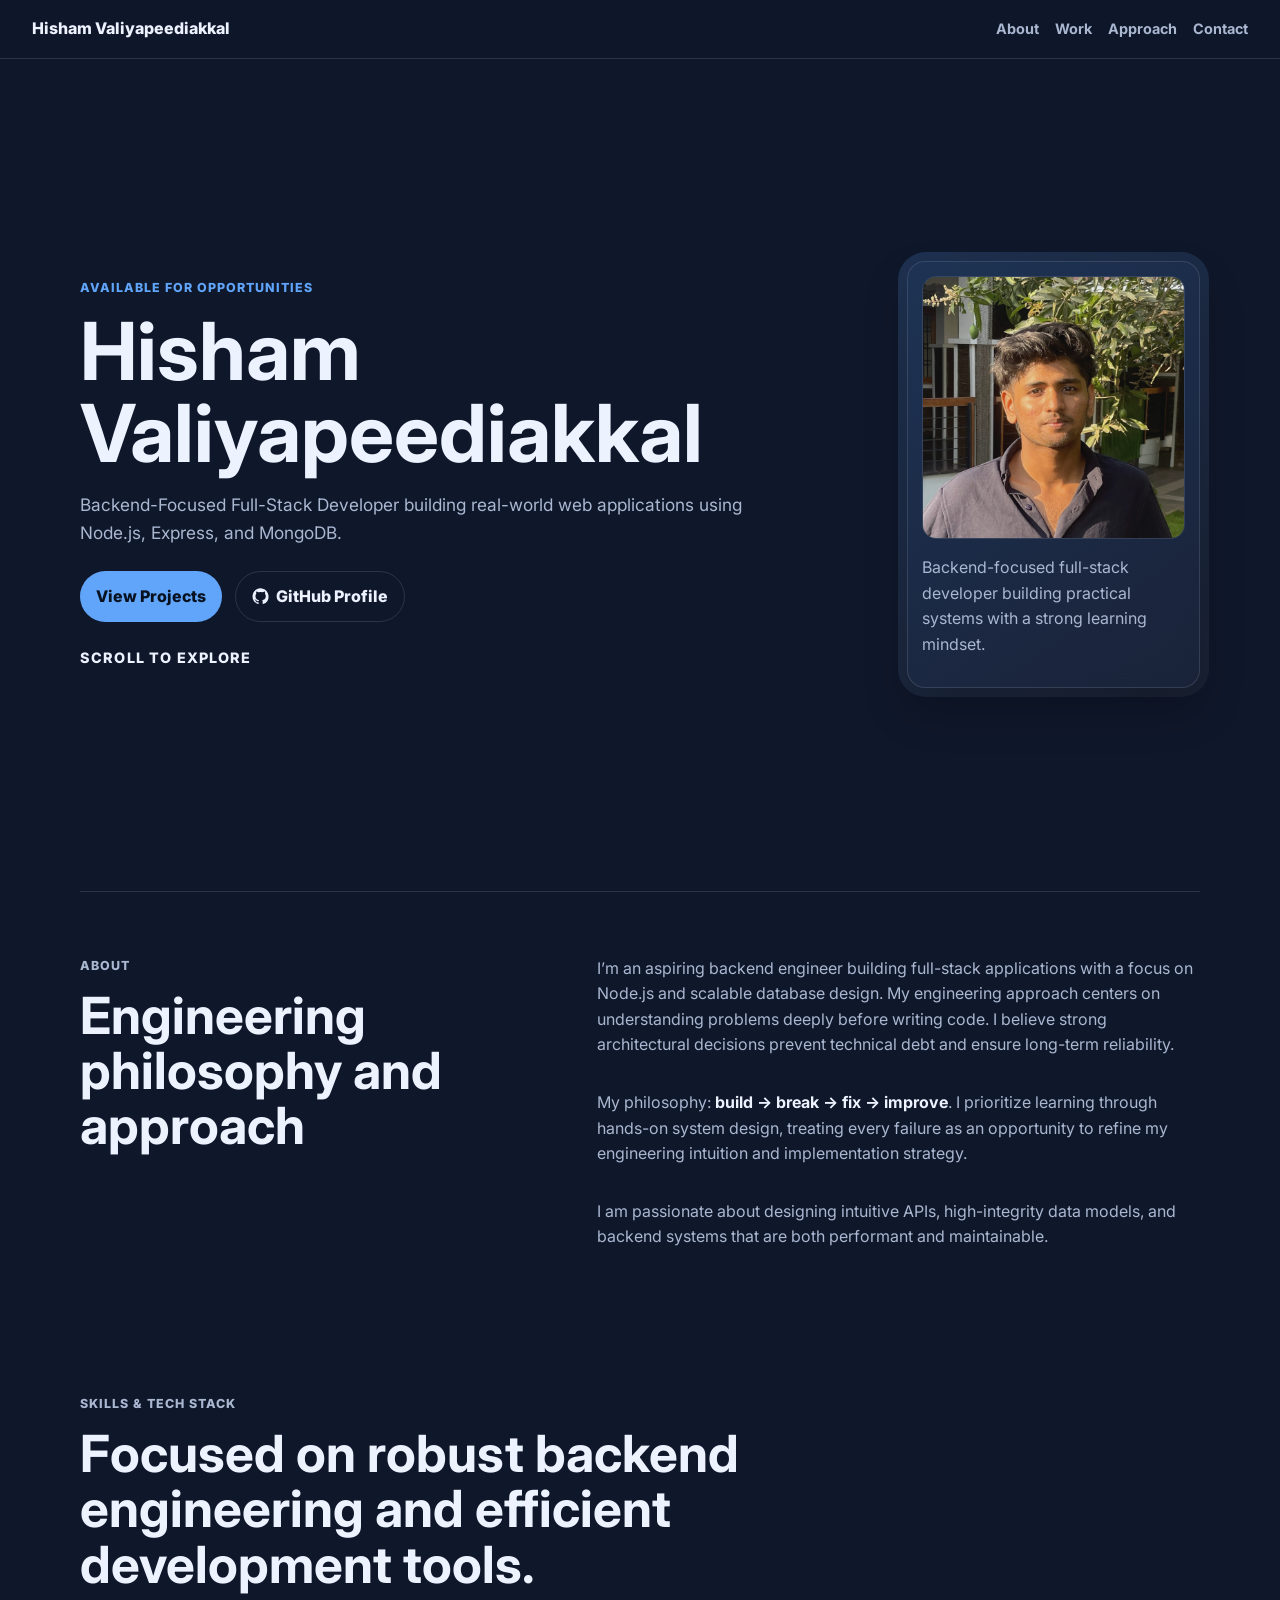
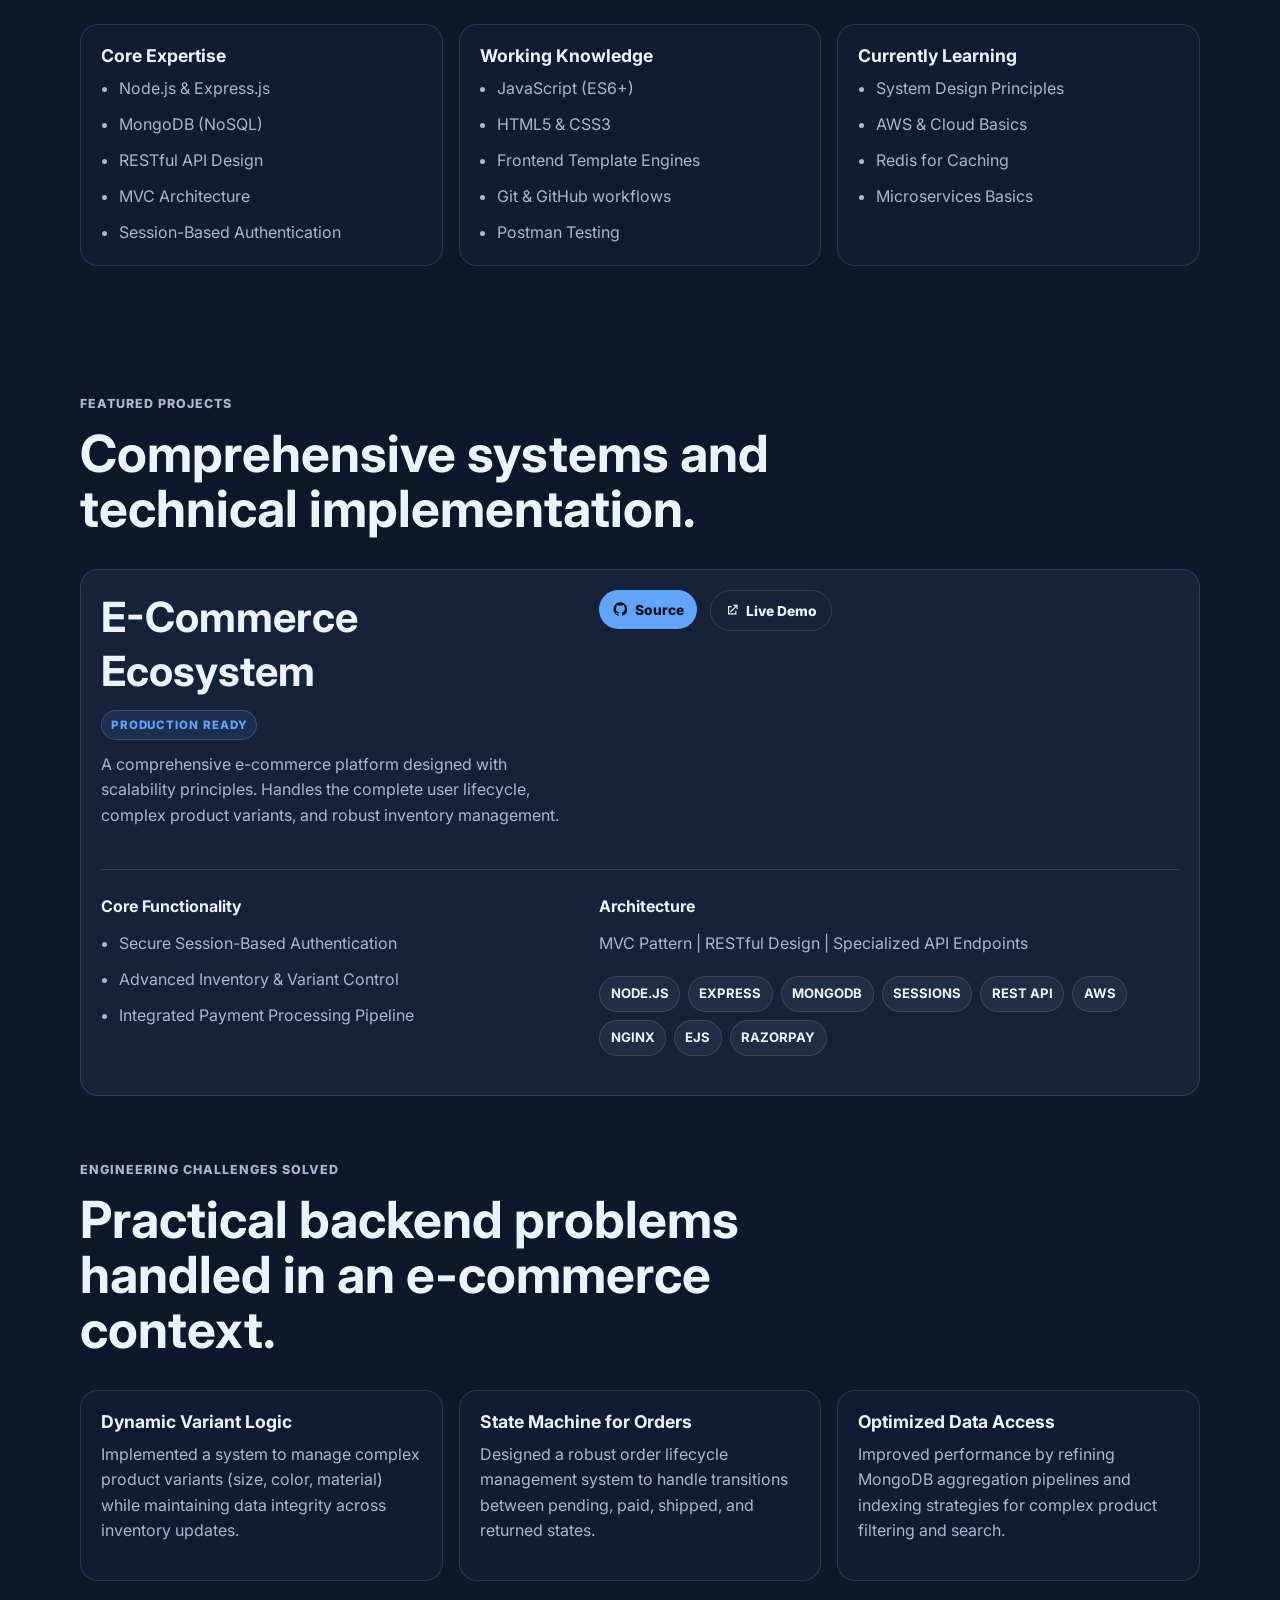
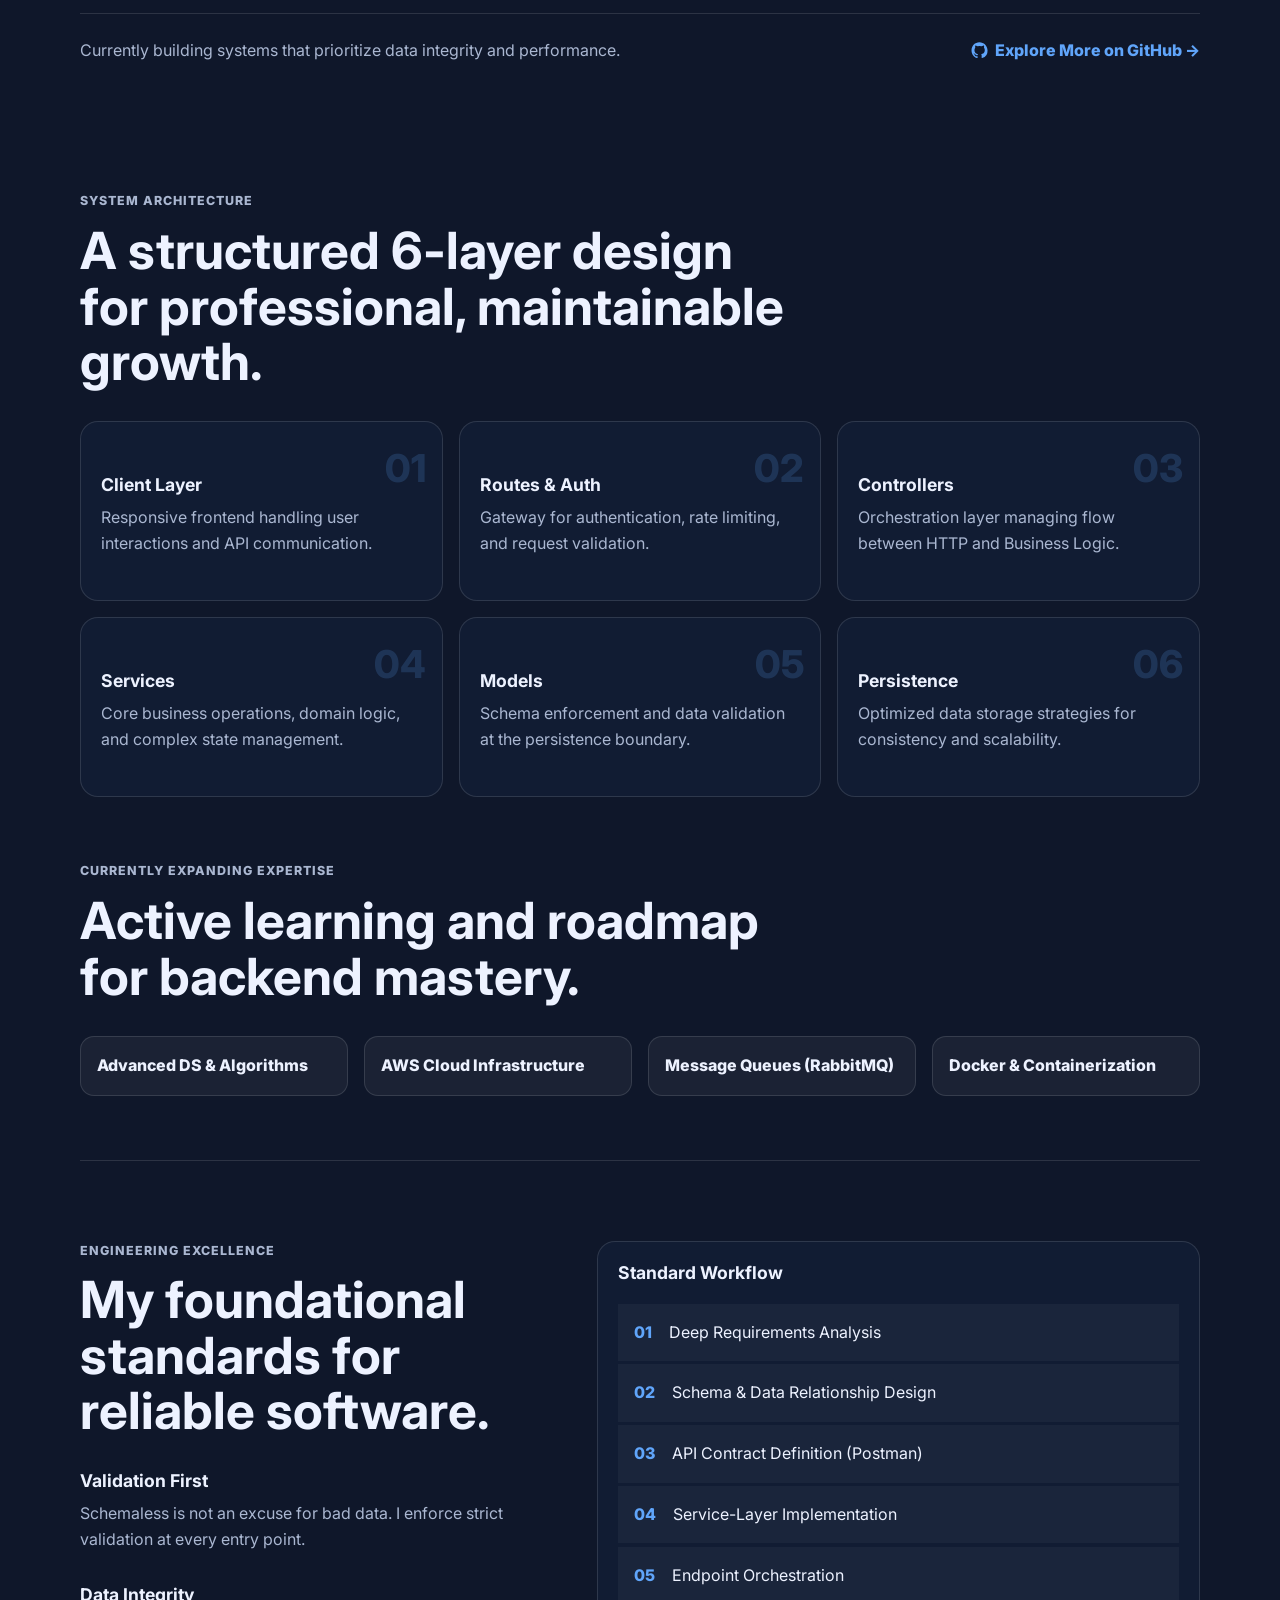
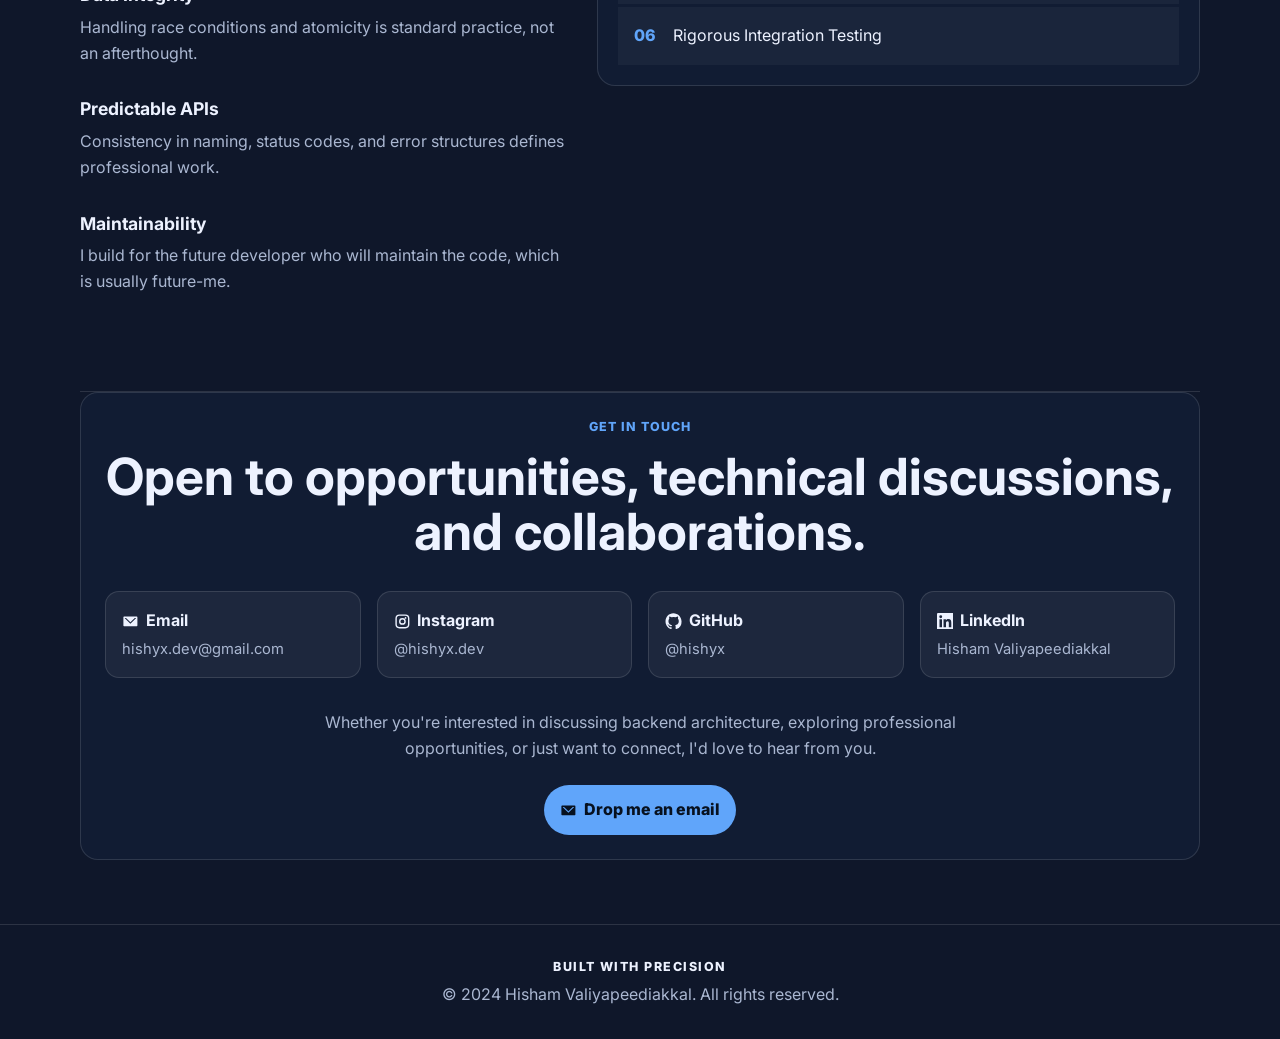
==== dev/index.html @ 278abe3b "update" ====
<!DOCTYPE html>
<html lang="en">

<head>
    <meta charset="UTF-8">
    <meta name="viewport" content="width=device-width, initial-scale=1.0">
    <title>Hisham Valiyapeediakkal | Backend-Focused Full-Stack Developer</title>
    <meta name="description"
        content="Developer portfolio of Hisham Valiyapeediakkal, a backend-focused full-stack developer building Node.js, Express, and MongoDB applications.">
    <link rel="stylesheet" href="../styles.css">
</head>

<body class="dev-page">
    <svg class="icon-sprite" aria-hidden="true">
        <symbol id="icon-mail" viewBox="0 0 24 24">
            <path d="M3 5h18a1 1 0 0 1 1 1v12a1 1 0 0 1-1 1H3a1 1 0 0 1-1-1V6a1 1 0 0 1 1-1Zm9 8.1L5.74 7H4v.67l8 7.76 8-7.76V7h-1.74L12 13.1Z" />
        </symbol>
        <symbol id="icon-instagram" viewBox="0 0 24 24">
            <path
                d="M7.8 2h8.4A5.8 5.8 0 0 1 22 7.8v8.4a5.8 5.8 0 0 1-5.8 5.8H7.8A5.8 5.8 0 0 1 2 16.2V7.8A5.8 5.8 0 0 1 7.8 2Zm0 2A3.8 3.8 0 0 0 4 7.8v8.4A3.8 3.8 0 0 0 7.8 20h8.4a3.8 3.8 0 0 0 3.8-3.8V7.8A3.8 3.8 0 0 0 16.2 4H7.8Zm8.7 1.8a1.2 1.2 0 1 1 0 2.4 1.2 1.2 0 0 1 0-2.4ZM12 7.2a4.8 4.8 0 1 1 0 9.6 4.8 4.8 0 0 1 0-9.6Zm0 2a2.8 2.8 0 1 0 0 5.6 2.8 2.8 0 0 0 0-5.6Z" />
        </symbol>
        <symbol id="icon-github" viewBox="0 0 24 24">
            <path
                d="M12 .5C5.73.5.75 5.62.75 12.03c0 5.1 3.29 9.43 7.86 10.96.57.11.78-.25.78-.56v-2.14c-3.2.71-3.88-1.4-3.88-1.4-.52-1.36-1.28-1.72-1.28-1.72-1.05-.73.08-.72.08-.72 1.16.08 1.77 1.22 1.77 1.22 1.03 1.8 2.71 1.28 3.37.98.1-.76.4-1.28.73-1.57-2.55-.3-5.23-1.31-5.23-5.82 0-1.29.45-2.34 1.19-3.17-.12-.3-.52-1.5.11-3.12 0 0 .98-.32 3.18 1.21a10.8 10.8 0 0 1 5.8 0c2.2-1.53 3.17-1.21 3.17-1.21.63 1.62.23 2.82.11 3.12.74.83 1.19 1.88 1.19 3.17 0 4.52-2.69 5.51-5.25 5.81.41.37.78 1.08.78 2.18v3.18c0 .31.21.68.79.56a11.55 11.55 0 0 0 7.85-10.96C23.25 5.62 18.27.5 12 .5Z" />
        </symbol>
        <symbol id="icon-linkedin" viewBox="0 0 24 24">
            <path
                d="M20.45 20.45h-3.56v-5.58c0-1.33-.02-3.04-1.85-3.04-1.86 0-2.14 1.45-2.14 2.95v5.67H9.35V8.99h3.41v1.57h.05c.47-.9 1.63-1.85 3.36-1.85 3.6 0 4.27 2.37 4.27 5.45v6.29ZM5.34 7.43a2.06 2.06 0 1 1 0-4.12 2.06 2.06 0 0 1 0 4.12Zm1.78 13.02H3.56V8.99h3.56v11.46ZM22.23 0H1.77C.79 0 0 .77 0 1.72v20.56C0 23.23.79 24 1.77 24h20.45c.98 0 1.78-.77 1.78-1.72V1.72C24 .77 23.2 0 22.23 0Z" />
        </symbol>
        <symbol id="icon-external" viewBox="0 0 24 24">
            <path d="M14 3h7v7h-2V6.41l-9.29 9.3-1.42-1.42 9.3-9.29H14V3ZM5 5h6v2H7v10h10v-4h2v6H5V5Z" />
        </symbol>
    </svg>

    <header class="dev-header">
        <a class="dev-brand" href="#top">Hisham Valiyapeediakkal</a>
        <nav class="dev-nav" aria-label="Developer portfolio navigation">
            <a href="#about">About</a>
            <a href="#projects">Work</a>
            <a href="#approach">Approach</a>
            <a href="#contact">Contact</a>
        </nav>
    </header>

    <main id="top">
        <section class="dev-hero dev-section">
            <div>
                <p class="dev-eyebrow">Available for Opportunities</p>
                <h1>Hisham Valiyapeediakkal</h1>
                <p class="dev-lead">
                    Backend-Focused Full-Stack Developer building real-world web applications using Node.js, Express,
                    and MongoDB.
                </p>
                <div class="dev-actions">
                    <a class="dev-button primary" href="#projects">View Projects</a>
                    <a class="dev-button secondary" href="https://github.com/hishyx" target="_blank"
                        rel="noopener noreferrer"><svg class="icon" aria-hidden="true">
                            <use href="#icon-github"></use>
                        </svg>GitHub Profile</a>
                </div>
                <a class="dev-scroll-link" href="#about">Scroll to explore</a>
            </div>
            <div class="dev-profile">
                <img src="../hisham.jpg" alt="Hisham Valiyapeediakkal">
                <p>Backend-focused full-stack developer building practical systems with a strong learning mindset.</p>
            </div>
        </section>

        <section id="about" class="dev-section dev-about">
            <div class="dev-heading left">
                <p class="dev-eyebrow">About</p>
                <h2>Engineering philosophy and approach</h2>
            </div>
            <div class="dev-copy">
                <p>
                    I’m an aspiring backend engineer building full-stack applications with a focus on Node.js and
                    scalable database design. My engineering approach centers on understanding problems deeply before
                    writing code. I believe strong architectural decisions prevent technical debt and ensure long-term
                    reliability.
                </p>
                <p>
                    My philosophy: <strong>build → break → fix → improve</strong>. I prioritize learning through
                    hands-on system design, treating every failure as an opportunity to refine my engineering intuition
                    and implementation strategy.
                </p>
                <p>
                    I am passionate about designing intuitive APIs, high-integrity data models, and backend systems that
                    are both performant and maintainable.
                </p>
            </div>
        </section>

        <section id="skills" class="dev-section">
            <div class="dev-heading">
                <p class="dev-eyebrow">Skills & Tech Stack</p>
                <h2>Focused on robust backend engineering and efficient development tools.</h2>
            </div>

            <div class="dev-skill-grid three">
                <div class="dev-skill-card">
                    <h3>Core Expertise</h3>
                    <ul class="dev-list">
                        <li>Node.js & Express.js</li>
                        <li>MongoDB (NoSQL)</li>
                        <li>RESTful API Design</li>
                        <li>MVC Architecture</li>
                        <li>Session-Based Authentication</li>
                    </ul>
                </div>
                <div class="dev-skill-card">
                    <h3>Working Knowledge</h3>
                    <ul class="dev-list">
                        <li>JavaScript (ES6+)</li>
                        <li>HTML5 & CSS3</li>
                        <li>Frontend Template Engines</li>
                        <li>Git & GitHub workflows</li>
                        <li>Postman Testing</li>
                    </ul>
                </div>
                <div class="dev-skill-card">
                    <h3>Currently Learning</h3>
                    <ul class="dev-list">
                        <li>System Design Principles</li>
                        <li>AWS & Cloud Basics</li>
                        <li>Redis for Caching</li>
                        <li>Microservices Basics</li>
                    </ul>
                </div>
            </div>
        </section>

        <section id="projects" class="dev-section">
            <div class="dev-heading">
                <p class="dev-eyebrow">Featured Projects</p>
                <h2>Comprehensive systems and technical implementation.</h2>
            </div>

            <article class="dev-project-card featured">
                <div class="dev-project-top">
                    <div>
                        <div class="dev-title-row">
                            <h3>E-Commerce Ecosystem</h3>
                            <span class="dev-status">Production Ready</span>
                        </div>
                        <p>
                            A comprehensive e-commerce platform designed with scalability principles. Handles the
                            complete user lifecycle, complex product variants, and robust inventory management.
                        </p>
                    </div>
                    <div class="dev-card-actions">
                        <a href="https://github.com/hishyx/logiafun-ecommerce" target="_blank"
                            rel="noopener noreferrer"><svg class="icon" aria-hidden="true">
                                <use href="#icon-github"></use>
                            </svg>Source</a>
                        <a href="https://logiafun.store" target="_blank" rel="noopener noreferrer"><svg class="icon"
                                aria-hidden="true">
                                <use href="#icon-external"></use>
                            </svg>Live Demo</a>
                    </div>
                </div>

                <div class="dev-project-details">
                    <div>
                        <h4>Core Functionality</h4>
                        <ul class="dev-list">
                            <li>Secure Session-Based Authentication</li>
                            <li>Advanced Inventory & Variant Control</li>
                            <li>Integrated Payment Processing Pipeline</li>
                        </ul>
                    </div>
                    <div>
                        <h4>Architecture</h4>
                        <p>MVC Pattern | RESTful Design | Specialized API Endpoints</p>
                        <div class="dev-stack">
                            <span>NODE.JS</span>
                            <span>EXPRESS</span>
                            <span>MONGODB</span>
                            <span>SESSIONS</span>
                            <span>REST API</span>
                            <span>AWS</span>
                            <span>NGINX</span>
                            <span>EJS</span>
                            <span>RAZORPAY</span>
                        </div>
                    </div>
                </div>
            </article>

            <div class="dev-subsection">
                <div class="dev-heading">
                    <p class="dev-eyebrow">Engineering Challenges Solved</p>
                    <h2>Practical backend problems handled in an e-commerce context.</h2>
                </div>
                <div class="dev-card-row">
                    <article class="dev-skill-card">
                        <h3>Dynamic Variant Logic</h3>
                        <p>
                            Implemented a system to manage complex product variants (size, color, material) while
                            maintaining data integrity across inventory updates.
                        </p>
                    </article>
                    <article class="dev-skill-card">
                        <h3>State Machine for Orders</h3>
                        <p>
                            Designed a robust order lifecycle management system to handle transitions between pending,
                            paid, shipped, and returned states.
                        </p>
                    </article>
                    <article class="dev-skill-card">
                        <h3>Optimized Data Access</h3>
                        <p>
                            Improved performance by refining MongoDB aggregation pipelines and indexing strategies for
                            complex product filtering and search.
                        </p>
                    </article>
                </div>
            </div>

            <div class="dev-github-line">
                <p>Currently building systems that prioritize data integrity and performance.</p>
                <a href="https://github.com/hishyx" target="_blank" rel="noopener noreferrer"><svg class="icon"
                        aria-hidden="true">
                        <use href="#icon-github"></use>
                    </svg>Explore More on GitHub →</a>
            </div>
        </section>

        <section id="approach" class="dev-section">
            <div class="dev-heading">
                <p class="dev-eyebrow">System Architecture</p>
                <h2>A structured 6-layer design for professional, maintainable growth.</h2>
            </div>

            <div class="dev-architecture-grid">
                <article class="dev-architecture-card">
                    <span>01</span>
                    <h3>Client Layer</h3>
                    <p>Responsive frontend handling user interactions and API communication.</p>
                </article>
                <article class="dev-architecture-card">
                    <span>02</span>
                    <h3>Routes & Auth</h3>
                    <p>Gateway for authentication, rate limiting, and request validation.</p>
                </article>
                <article class="dev-architecture-card">
                    <span>03</span>
                    <h3>Controllers</h3>
                    <p>Orchestration layer managing flow between HTTP and Business Logic.</p>
                </article>
                <article class="dev-architecture-card">
                    <span>04</span>
                    <h3>Services</h3>
                    <p>Core business operations, domain logic, and complex state management.</p>
                </article>
                <article class="dev-architecture-card">
                    <span>05</span>
                    <h3>Models</h3>
                    <p>Schema enforcement and data validation at the persistence boundary.</p>
                </article>
                <article class="dev-architecture-card">
                    <span>06</span>
                    <h3>Persistence</h3>
                    <p>Optimized data storage strategies for consistency and scalability.</p>
                </article>
            </div>

            <div class="dev-subsection">
                <div class="dev-heading">
                    <p class="dev-eyebrow">Currently Expanding Expertise</p>
                    <h2>Active learning and roadmap for backend mastery.</h2>
                </div>
                <div class="dev-learning-grid">
                    <span>Advanced DS & Algorithms</span>
                    <span>AWS Cloud Infrastructure</span>
                    <span>Message Queues (RabbitMQ)</span>
                    <span>Docker & Containerization</span>
                </div>
            </div>
        </section>

        <section class="dev-section dev-excellence">
            <div class="dev-heading left">
                <p class="dev-eyebrow">Engineering Excellence</p>
                <h2>My foundational standards for reliable software.</h2>
                <div class="dev-principles">
                    <div>
                        <h3>Validation First</h3>
                        <p>Schemaless is not an excuse for bad data. I enforce strict validation at every entry point.</p>
                    </div>
                    <div>
                        <h3>Data Integrity</h3>
                        <p>Handling race conditions and atomicity is standard practice, not an afterthought.</p>
                    </div>
                    <div>
                        <h3>Predictable APIs</h3>
                        <p>Consistency in naming, status codes, and error structures defines professional work.</p>
                    </div>
                    <div>
                        <h3>Maintainability</h3>
                        <p>I build for the future developer who will maintain the code, which is usually future-me.</p>
                    </div>
                </div>
            </div>
            <div class="dev-workflow">
                <h3>Standard Workflow</h3>
                <div><span>01</span> Deep Requirements Analysis</div>
                <div><span>02</span> Schema & Data Relationship Design</div>
                <div><span>03</span> API Contract Definition (Postman)</div>
                <div><span>04</span> Service-Layer Implementation</div>
                <div><span>05</span> Endpoint Orchestration</div>
                <div><span>06</span> Rigorous Integration Testing</div>
            </div>
        </section>

        <section id="contact" class="dev-section dev-contact">
            <p class="dev-eyebrow">Get In Touch</p>
            <h2>Open to opportunities, technical discussions, and collaborations.</h2>
            <div class="dev-contact-grid">
                <a href="mailto:hishyx.dev@gmail.com">
                    <strong><svg class="icon" aria-hidden="true">
                            <use href="#icon-mail"></use>
                        </svg>Email</strong>
                    <span>hishyx.dev@gmail.com</span>
                </a>
                <a href="https://www.instagram.com/hishyx.dev/" target="_blank" rel="noopener noreferrer">
                    <strong><svg class="icon" aria-hidden="true">
                            <use href="#icon-instagram"></use>
                        </svg>Instagram</strong>
                    <span>@hishyx.dev</span>
                </a>
                <a href="https://github.com/hishyx" target="_blank" rel="noopener noreferrer">
                    <strong><svg class="icon" aria-hidden="true">
                            <use href="#icon-github"></use>
                        </svg>GitHub</strong>
                    <span>@hishyx</span>
                </a>
                <a href="https://www.linkedin.com/in/hishamvaliyapeediakkal" target="_blank"
                    rel="noopener noreferrer">
                    <strong><svg class="icon" aria-hidden="true">
                            <use href="#icon-linkedin"></use>
                        </svg>LinkedIn</strong>
                    <span>Hisham Valiyapeediakkal</span>
                </a>
            </div>
            <p class="dev-contact-note">
                Whether you're interested in discussing backend architecture, exploring professional opportunities, or
                just want to connect, I'd love to hear from you.
            </p>
            <a class="dev-button primary" href="mailto:hishyx.dev@gmail.com"><svg class="icon" aria-hidden="true">
                    <use href="#icon-mail"></use>
                </svg>Drop me an email</a>
        </section>
    </main>

    <footer class="dev-footer">
        <p>Built with Precision</p>
        <span>© 2024 Hisham Valiyapeediakkal. All rights reserved.</span>
    </footer>
</body>

</html>
---- styles.css ----
@import url('https://fonts.googleapis.com/css2?family=Inter:wght@400;500;600;700;800&display=swap');

:root {
  --bg: #fffaf3;
  --surface: #ffffff;
  --surface-warm: #fff2df;
  --text: #2b2118;
  --muted: #74675c;
  --primary: #e86f2d;
  --primary-dark: #bd4d18;
  --secondary: #246b58;
  --border: #eadccf;
  --shadow: 0 18px 45px rgba(76, 45, 20, 0.1);
  --radius: 18px;
}

* {
  box-sizing: border-box;
}

html {
  scroll-behavior: smooth;
}

body {
  margin: 0;
  font-family: Inter, system-ui, -apple-system, BlinkMacSystemFont, "Segoe UI", sans-serif;
  color: var(--text);
  background: var(--bg);
  line-height: 1.6;
}

a {
  color: inherit;
  text-decoration: none;
}

img {
  max-width: 100%;
  display: block;
}

.icon-sprite {
  position: absolute;
  width: 0;
  height: 0;
  overflow: hidden;
}

.icon {
  width: 1.05em;
  height: 1.05em;
  display: inline-block;
  flex-shrink: 0;
  fill: currentColor;
}

.site-header {
  position: sticky;
  top: 0;
  z-index: 10;
  display: flex;
  align-items: center;
  justify-content: space-between;
  gap: 1rem;
  padding: 1rem 1.25rem;
  background: rgba(255, 250, 243, 0.92);
  border-bottom: 1px solid var(--border);
  backdrop-filter: blur(12px);
}

.brand {
  font-weight: 800;
  letter-spacing: 0;
}

.nav-links {
  display: none;
  align-items: center;
  gap: 1rem;
  color: var(--muted);
  font-size: 0.92rem;
  font-weight: 600;
}

.nav-links a:hover {
  color: var(--primary-dark);
}

.section {
  width: min(1120px, calc(100% - 2rem));
  margin: 0 auto;
  padding: 4rem 0;
}

.hero {
  display: grid;
  gap: 2rem;
  align-items: center;
  min-height: calc(100vh - 68px);
  padding-top: 2.5rem;
}

.hero-content {
  max-width: 760px;
}

.eyebrow {
  margin: 0 0 0.75rem;
  color: var(--primary-dark);
  font-size: 0.78rem;
  font-weight: 800;
  letter-spacing: 0.08em;
  text-transform: uppercase;
}

h1,
h2,
h3,
p {
  margin-top: 0;
}

h1 {
  max-width: 760px;
  margin-bottom: 1.1rem;
  font-size: clamp(2.45rem, 10vw, 4.8rem);
  line-height: 1.02;
  letter-spacing: 0;
}

h2 {
  margin-bottom: 0.8rem;
  font-size: clamp(2rem, 7vw, 3.3rem);
  line-height: 1.08;
  letter-spacing: 0;
}

h3 {
  margin-bottom: 0.5rem;
  font-size: 1.1rem;
  line-height: 1.3;
}

.hero-text,
.section-heading p,
.profile-card p,
.info-card p,
.benefit-item p,
.pricing-card p,
.contact-box p,
.site-footer {
  color: var(--muted);
}

.hero-text {
  max-width: 640px;
  margin-bottom: 1.5rem;
  font-size: 1.08rem;
}

.hero-actions,
.contact-actions {
  display: flex;
  flex-direction: column;
  gap: 0.8rem;
}

.button {
  display: inline-flex;
  align-items: center;
  justify-content: center;
  gap: 0.5rem;
  min-height: 3.25rem;
  padding: 0.9rem 1.25rem;
  border-radius: 999px;
  font-weight: 800;
  text-align: center;
  transition: transform 0.18s ease, background-color 0.18s ease;
}

.button:hover {
  transform: translateY(-2px);
}

.button.primary {
  color: white;
  background: var(--primary);
  box-shadow: 0 10px 24px rgba(232, 111, 45, 0.25);
}

.button.primary:hover {
  background: var(--primary-dark);
}

.button.secondary {
  color: var(--text);
  background: white;
  border: 1px solid var(--border);
}

.trust-row {
  display: flex;
  flex-wrap: wrap;
  gap: 0.65rem;
  margin-top: 1.4rem;
}

.trust-row span {
  padding: 0.45rem 0.75rem;
  border: 1px solid var(--border);
  border-radius: 999px;
  color: var(--secondary);
  background: white;
  font-size: 0.86rem;
  font-weight: 700;
}

.profile-card,
.info-card,
.pricing-card,
.contact-box {
  background: var(--surface);
  border: 1px solid var(--border);
  border-radius: var(--radius);
  box-shadow: var(--shadow);
}

.profile-card {
  position: relative;
  display: grid;
  gap: 0.9rem;
  width: min(100%, 340px);
  justify-self: center;
  padding: 0.8rem;
  background: rgba(255, 255, 255, 0.78);
  box-shadow: 0 18px 36px rgba(76, 45, 20, 0.08);
  backdrop-filter: blur(10px);
}

.profile-card::before {
  content: "";
  position: absolute;
  inset: -0.65rem;
  z-index: -1;
  border-radius: calc(var(--radius) + 10px);
  background: linear-gradient(145deg, rgba(232, 111, 45, 0.12), rgba(36, 107, 88, 0.08));
}

.profile-card img {
  width: 100%;
  aspect-ratio: 1 / 1;
  object-fit: cover;
  object-position: center 32%;
  border-radius: 14px;
  border: 1px solid rgba(234, 220, 207, 0.9);
  filter: brightness(1.04) contrast(0.94) saturate(0.86);
  opacity: 0.94;
}

.profile-card h2 {
  margin-bottom: 0.3rem;
  font-size: 1.35rem;
}

.icon-heading {
  display: inline-flex;
  align-items: center;
  gap: 0.45rem;
}

.inline-icon-text {
  display: inline-flex;
  align-items: center;
  gap: 0.25rem;
  color: var(--secondary);
  font-weight: 700;
}

.section-heading {
  max-width: 720px;
  margin: 0 auto 2rem;
  text-align: center;
}

.section-heading.left {
  margin: 0;
  text-align: left;
}

.card-grid,
.sample-grid {
  display: grid;
  gap: 1rem;
}

.info-card {
  padding: 1.2rem;
}

.card-icon {
  display: inline-flex;
  align-items: center;
  justify-content: center;
  width: 2rem;
  height: 2rem;
  margin-bottom: 1rem;
  border-radius: 50%;
  color: white;
  background: var(--secondary);
  font-size: 0.9rem;
  font-weight: 800;
}

.split-section {
  display: grid;
  gap: 1.5rem;
  align-items: start;
}

.benefit-list {
  display: grid;
  gap: 0.75rem;
}

.benefit-item {
  padding: 1rem;
  border-left: 4px solid var(--primary);
  border-radius: 12px;
  background: var(--surface-warm);
}

.sample-card {
  min-height: 250px;
  display: flex;
  flex-direction: column;
  justify-content: space-between;
  gap: 1rem;
  padding: 1.25rem;
  overflow: hidden;
  border-radius: var(--radius);
  color: white;
  background: linear-gradient(145deg, rgba(43, 33, 24, 0.18), rgba(43, 33, 24, 0.7)), var(--primary);
}

.sample-card.bakery {
  background-color: #d96f37;
}

.sample-card.salon {
  background-color: #805a72;
}

.sample-card.tuition {
  background-color: #246b58;
}

.sample-label {
  margin-bottom: 0.4rem;
  font-size: 0.78rem;
  font-weight: 800;
  letter-spacing: 0.08em;
  text-transform: uppercase;
  opacity: 0.85;
}

.sample-card h3 {
  max-width: 320px;
  font-size: 1.55rem;
}

.sample-card a {
  width: fit-content;
  padding: 0.65rem 0.9rem;
  border-radius: 999px;
  background: rgba(255, 255, 255, 0.92);
  color: var(--text);
  font-size: 0.9rem;
  font-weight: 800;
}

.pricing-section {
  width: min(860px, calc(100% - 2rem));
}

.pricing-card {
  display: grid;
  gap: 1.2rem;
  padding: 1.25rem;
}

.price-label {
  margin-bottom: 0.2rem;
  color: var(--primary-dark);
  font-weight: 800;
}

.pricing-card h3 {
  margin-bottom: 0.45rem;
  font-size: 2.3rem;
}

.pricing-card ul {
  display: grid;
  gap: 0.65rem;
  margin: 0;
  padding: 0;
  list-style: none;
}

.pricing-card li {
  padding-left: 1.7rem;
  position: relative;
  color: var(--muted);
}

.pricing-card li::before {
  content: "";
  position: absolute;
  left: 0;
  top: 0.55rem;
  width: 0.65rem;
  height: 0.65rem;
  border-radius: 50%;
  background: var(--secondary);
}

.about-section {
  padding-top: 2rem;
}

.about-card {
  display: grid;
  gap: 1.25rem;
  align-items: center;
  padding: 1.25rem;
  background: white;
  border: 1px solid var(--border);
  border-radius: var(--radius);
  box-shadow: var(--shadow);
}

.about-card img {
  width: 100%;
  aspect-ratio: 4 / 3;
  object-fit: cover;
  border-radius: 14px;
}

.contact-section {
  padding-bottom: 2rem;
}

.contact-box {
  padding: 1.5rem;
  text-align: center;
  background: var(--surface-warm);
}

.contact-box p {
  max-width: 660px;
  margin-left: auto;
  margin-right: auto;
}

.site-footer {
  padding: 2rem 1rem;
  text-align: center;
  font-size: 0.92rem;
}

.portfolio-link-section {
  padding-top: 0;
  text-align: center;
}

.portfolio-link-section p {
  margin-bottom: 0.35rem;
  color: var(--muted);
  font-size: 0.95rem;
}

.portfolio-link-section a {
  color: var(--primary-dark);
  font-weight: 800;
}

@media (min-width: 680px) {
  .nav-links {
    display: flex;
  }

  .hero-actions,
  .contact-actions {
    flex-direction: row;
  }

  .button {
    width: fit-content;
  }

  .card-grid {
    grid-template-columns: repeat(2, 1fr);
  }

  .sample-grid {
    grid-template-columns: repeat(3, 1fr);
  }

  .about-card {
    grid-template-columns: 0.8fr 1.2fr;
    padding: 2rem;
  }
}

@media (min-width: 920px) {
  .site-header {
    padding: 1rem 2rem;
  }

  .hero {
    grid-template-columns: minmax(0, 1.45fr) minmax(260px, 0.55fr);
    gap: 3.5rem;
  }

  .profile-card {
    justify-self: end;
  }

  .split-section {
    grid-template-columns: 0.85fr 1.15fr;
  }

  .card-grid {
    grid-template-columns: repeat(4, 1fr);
  }

  .pricing-card {
    grid-template-columns: 1fr 1fr;
    align-items: center;
    padding: 2rem;
  }

  .pricing-card .button {
    grid-column: 1 / -1;
  }
}

/* Developer portfolio page */
.dev-page {
  --dev-bg: #0f172a;
  --dev-surface: #111c33;
  --dev-surface-strong: #16223a;
  --dev-text: #edf2ff;
  --dev-muted: #aab7d1;
  --dev-primary: #60a5fa;
  --dev-border: rgba(255, 255, 255, 0.12);
  color: var(--dev-text);
  background: var(--dev-bg);
}

.dev-page a {
  color: inherit;
}

.dev-header {
  position: sticky;
  top: 0;
  z-index: 10;
  display: flex;
  align-items: center;
  justify-content: space-between;
  gap: 1rem;
  padding: 1rem 1.25rem;
  background: rgba(15, 23, 42, 0.9);
  border-bottom: 1px solid var(--dev-border);
  backdrop-filter: blur(12px);
}

.dev-brand {
  color: var(--dev-text);
  font-weight: 800;
}

.dev-nav {
  display: none;
  align-items: center;
  gap: 1rem;
  color: var(--dev-muted);
  font-size: 0.9rem;
  font-weight: 700;
}

.dev-nav a:hover {
  color: var(--dev-primary);
}

.dev-section {
  width: min(1120px, calc(100% - 2rem));
  margin: 0 auto;
  padding: 4rem 0;
}

.dev-hero {
  display: grid;
  gap: 2rem;
  align-items: center;
  min-height: calc(100vh - 68px);
}

.dev-eyebrow,
.dev-tag {
  margin: 0 0 0.75rem;
  color: var(--dev-primary);
  font-size: 0.78rem;
  font-weight: 800;
  letter-spacing: 0.08em;
  text-transform: uppercase;
}

.dev-hero h1 {
  max-width: 760px;
  font-size: clamp(2.4rem, 9vw, 5rem);
}

.dev-lead,
.dev-heading p,
.dev-profile p,
.dev-project-card p,
.dev-skill-card p,
.dev-copy p,
.dev-approach p,
.dev-architecture-card p,
.dev-principles p,
.dev-contact-note,
.dev-footer span {
  color: var(--dev-muted);
}

.dev-lead {
  max-width: 680px;
  margin-bottom: 1.5rem;
  font-size: 1.08rem;
}

.dev-actions,
.dev-card-actions,
.dev-contact-links {
  display: flex;
  flex-wrap: wrap;
  gap: 0.8rem;
}

.dev-card-actions {
  align-items: flex-start;
}

.dev-scroll-link {
  display: inline-flex;
  margin-top: 1.5rem;
  color: var(--dev-muted);
  font-size: 0.9rem;
  font-weight: 800;
  text-transform: uppercase;
  letter-spacing: 0.08em;
}

.dev-button,
.dev-card-actions a,
.dev-contact-links a {
  display: inline-flex;
  align-items: center;
  justify-content: center;
  gap: 0.45rem;
  min-height: 3rem;
  padding: 0.75rem 1rem;
  border-radius: 999px;
  font-weight: 800;
}

.dev-card-actions a {
  min-height: 2.45rem;
  padding: 0.55rem 0.85rem;
  font-size: 0.86rem;
}

.dev-button.primary,
.dev-card-actions a:first-child,
.dev-contact-links a {
  color: #07111f;
  background: var(--dev-primary);
}

.dev-button.secondary,
.dev-card-actions a:last-child {
  color: var(--dev-text);
  background: transparent;
  border: 1px solid var(--dev-border);
}

.dev-profile,
.dev-project-card,
.dev-skill-card,
.dev-contact {
  background: var(--dev-surface);
  border: 1px solid var(--dev-border);
  border-radius: 18px;
}

.dev-profile {
  position: relative;
  width: min(100%, 340px);
  justify-self: center;
  padding: 0.85rem;
  background: rgba(17, 28, 51, 0.78);
  box-shadow: 0 22px 44px rgba(0, 0, 0, 0.22);
  backdrop-filter: blur(10px);
}

.dev-profile::before {
  content: "";
  position: absolute;
  inset: -0.65rem;
  z-index: -1;
  border-radius: 28px;
  background: linear-gradient(145deg, rgba(96, 165, 250, 0.18), rgba(255, 255, 255, 0.04));
}

.dev-profile img {
  width: 100%;
  aspect-ratio: 1 / 1;
  object-fit: cover;
  object-position: center 32%;
  border-radius: 14px;
  border: 1px solid rgba(255, 255, 255, 0.12);
  filter: brightness(1.03) contrast(0.95) saturate(0.88);
  opacity: 0.94;
  margin-bottom: 1rem;
}

.dev-heading {
  max-width: 720px;
  margin-bottom: 2rem;
}

.dev-heading.left {
  margin: 0;
}

.dev-heading h2,
.dev-contact h2 {
  font-size: clamp(2rem, 6vw, 3.2rem);
}

.dev-about {
  display: grid;
  gap: 1.5rem;
  align-items: start;
  border-top: 1px solid var(--dev-border);
}

.dev-copy {
  display: grid;
  gap: 1rem;
}

.dev-copy strong {
  color: var(--dev-text);
}

.dev-project-grid,
.dev-skill-grid {
  display: grid;
  gap: 1rem;
}

.dev-project-card,
.dev-skill-card {
  padding: 1.25rem;
}

.dev-project-card.featured {
  background: var(--dev-surface-strong);
}

.dev-project-top,
.dev-project-details,
.dev-excellence {
  display: grid;
  gap: 1.5rem;
}

.dev-title-row {
  display: flex;
  flex-wrap: wrap;
  gap: 0.75rem;
  align-items: center;
  margin-bottom: 0.75rem;
}

.dev-title-row h3 {
  margin-bottom: 0;
  font-size: clamp(1.8rem, 5vw, 2.6rem);
}

.dev-status {
  padding: 0.3rem 0.55rem;
  border-radius: 999px;
  color: var(--dev-primary);
  background: rgba(96, 165, 250, 0.1);
  border: 1px solid rgba(96, 165, 250, 0.3);
  font-size: 0.72rem;
  font-weight: 800;
  letter-spacing: 0.08em;
  text-transform: uppercase;
}

.dev-project-details {
  margin-top: 1.5rem;
  padding-top: 1.5rem;
  border-top: 1px solid var(--dev-border);
}

.dev-project-details h4 {
  margin: 0 0 0.75rem;
  color: var(--dev-text);
}

.dev-list {
  display: grid;
  gap: 0.65rem;
  margin: 0;
  padding-left: 1.1rem;
  color: var(--dev-muted);
}

.dev-stack {
  display: flex;
  flex-wrap: wrap;
  gap: 0.5rem;
  margin: 1.2rem 0;
}

.dev-stack span {
  padding: 0.4rem 0.65rem;
  border: 1px solid var(--dev-border);
  border-radius: 999px;
  color: var(--dev-text);
  background: rgba(255, 255, 255, 0.05);
  font-size: 0.82rem;
  font-weight: 700;
}

.dev-subsection {
  margin-top: 4rem;
}

.dev-card-row,
.dev-architecture-grid,
.dev-learning-grid,
.dev-contact-grid {
  display: grid;
  gap: 1rem;
}

.dev-github-line {
  display: flex;
  flex-direction: column;
  gap: 1rem;
  margin-top: 2rem;
  padding-top: 1.5rem;
  border-top: 1px solid var(--dev-border);
}

.dev-github-line p {
  margin: 0;
  color: var(--dev-muted);
}

.dev-github-line a {
  display: inline-flex;
  align-items: center;
  gap: 0.45rem;
  color: var(--dev-primary);
  font-weight: 800;
}

.dev-architecture-card {
  position: relative;
  min-height: 180px;
  padding: 1.25rem;
  overflow: hidden;
  background: var(--dev-surface);
  border: 1px solid var(--dev-border);
  border-radius: 18px;
}

.dev-architecture-card span {
  position: absolute;
  top: 1rem;
  right: 1rem;
  color: rgba(96, 165, 250, 0.18);
  font-size: 2.4rem;
  font-weight: 800;
}

.dev-architecture-card h3 {
  margin-top: 2rem;
}

.dev-learning-grid span {
  padding: 1rem;
  border-radius: 14px;
  color: var(--dev-text);
  background: rgba(255, 255, 255, 0.05);
  border: 1px solid var(--dev-border);
  font-weight: 800;
}

.dev-approach {
  display: grid;
  gap: 1.5rem;
  align-items: start;
}

.dev-steps {
  display: grid;
  gap: 0.75rem;
}

.dev-steps div {
  padding: 1rem;
  border: 1px solid var(--dev-border);
  border-radius: 14px;
  color: var(--dev-muted);
  background: var(--dev-surface);
  font-weight: 700;
}

.dev-steps span {
  margin-right: 0.75rem;
  color: var(--dev-primary);
  font-weight: 800;
}

.dev-excellence {
  align-items: start;
  padding-top: 5rem;
  padding-bottom: 5rem;
  border-top: 1px solid var(--dev-border);
  border-bottom: 1px solid var(--dev-border);
}

.dev-principles {
  display: grid;
  gap: 1rem;
  margin-top: 2rem;
}

.dev-workflow {
  display: grid;
  gap: 0.2rem;
  padding: 1.25rem;
  background: var(--dev-surface);
  border: 1px solid var(--dev-border);
  border-radius: 18px;
}

.dev-workflow h3 {
  margin-bottom: 1rem;
}

.dev-workflow div {
  padding: 1rem;
  background: rgba(255, 255, 255, 0.04);
}

.dev-workflow span {
  margin-right: 0.8rem;
  color: var(--dev-primary);
  font-weight: 800;
}

.dev-contact {
  margin-bottom: 4rem;
  padding: 1.5rem;
  text-align: center;
}

.dev-contact-grid {
  margin: 2rem 0;
}

.dev-contact-grid a {
  display: grid;
  gap: 0.25rem;
  padding: 1rem;
  border-radius: 14px;
  background: rgba(255, 255, 255, 0.05);
  border: 1px solid var(--dev-border);
  text-align: left;
}

.dev-contact-grid strong {
  display: inline-flex;
  align-items: center;
  gap: 0.45rem;
}

.dev-contact-grid span {
  color: var(--dev-muted);
  font-size: 0.92rem;
}

.dev-contact-note {
  max-width: 680px;
  margin: 0 auto 1.5rem;
}

.dev-footer {
  padding: 2rem 1rem;
  text-align: center;
  border-top: 1px solid var(--dev-border);
}

.dev-footer p {
  margin-bottom: 0.3rem;
  color: var(--dev-text);
  font-size: 0.78rem;
  font-weight: 800;
  letter-spacing: 0.12em;
  text-transform: uppercase;
}

@media (min-width: 700px) {
  .dev-nav {
    display: flex;
  }

  .dev-project-grid,
  .dev-skill-grid {
    grid-template-columns: repeat(2, 1fr);
  }

  .dev-skill-grid.three,
  .dev-card-row,
  .dev-architecture-grid,
  .dev-contact-grid {
    grid-template-columns: repeat(3, 1fr);
  }

  .dev-project-card.featured {
    grid-column: 1 / -1;
  }

  .dev-learning-grid {
    grid-template-columns: repeat(2, 1fr);
  }

  .dev-github-line {
    flex-direction: row;
    align-items: center;
    justify-content: space-between;
  }
}

@media (min-width: 920px) {
  .dev-header {
    padding: 1rem 2rem;
  }

  .dev-hero {
    grid-template-columns: minmax(0, 1.45fr) minmax(260px, 0.55fr);
    gap: 3.5rem;
  }

  .dev-profile {
    justify-self: end;
  }

  .dev-about,
  .dev-excellence,
  .dev-project-top,
  .dev-project-details {
    grid-template-columns: 0.9fr 1.1fr;
  }

  .dev-approach {
    grid-template-columns: 0.9fr 1.1fr;
  }

  .dev-skill-grid {
    grid-template-columns: repeat(4, 1fr);
  }

  .dev-skill-grid.three {
    grid-template-columns: repeat(3, 1fr);
  }

  .dev-learning-grid,
  .dev-contact-grid {
    grid-template-columns: repeat(4, 1fr);
  }
}
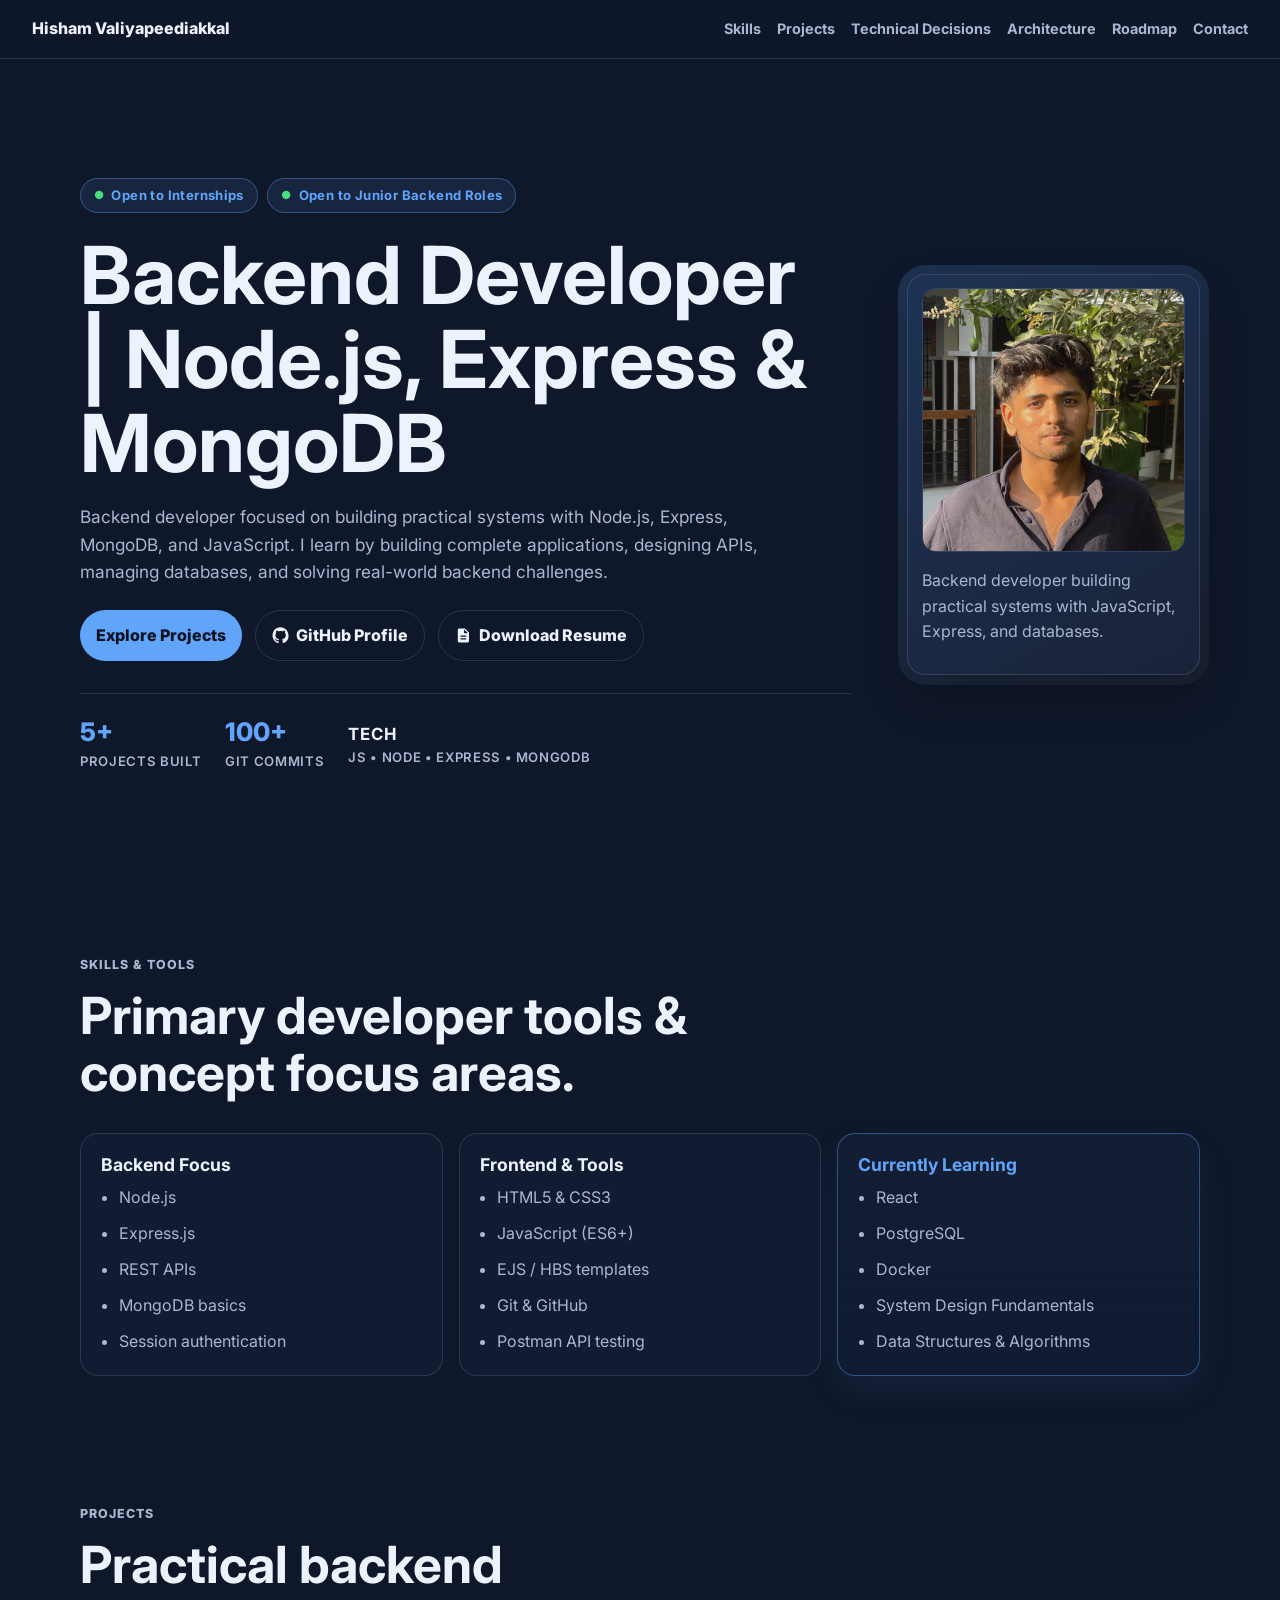
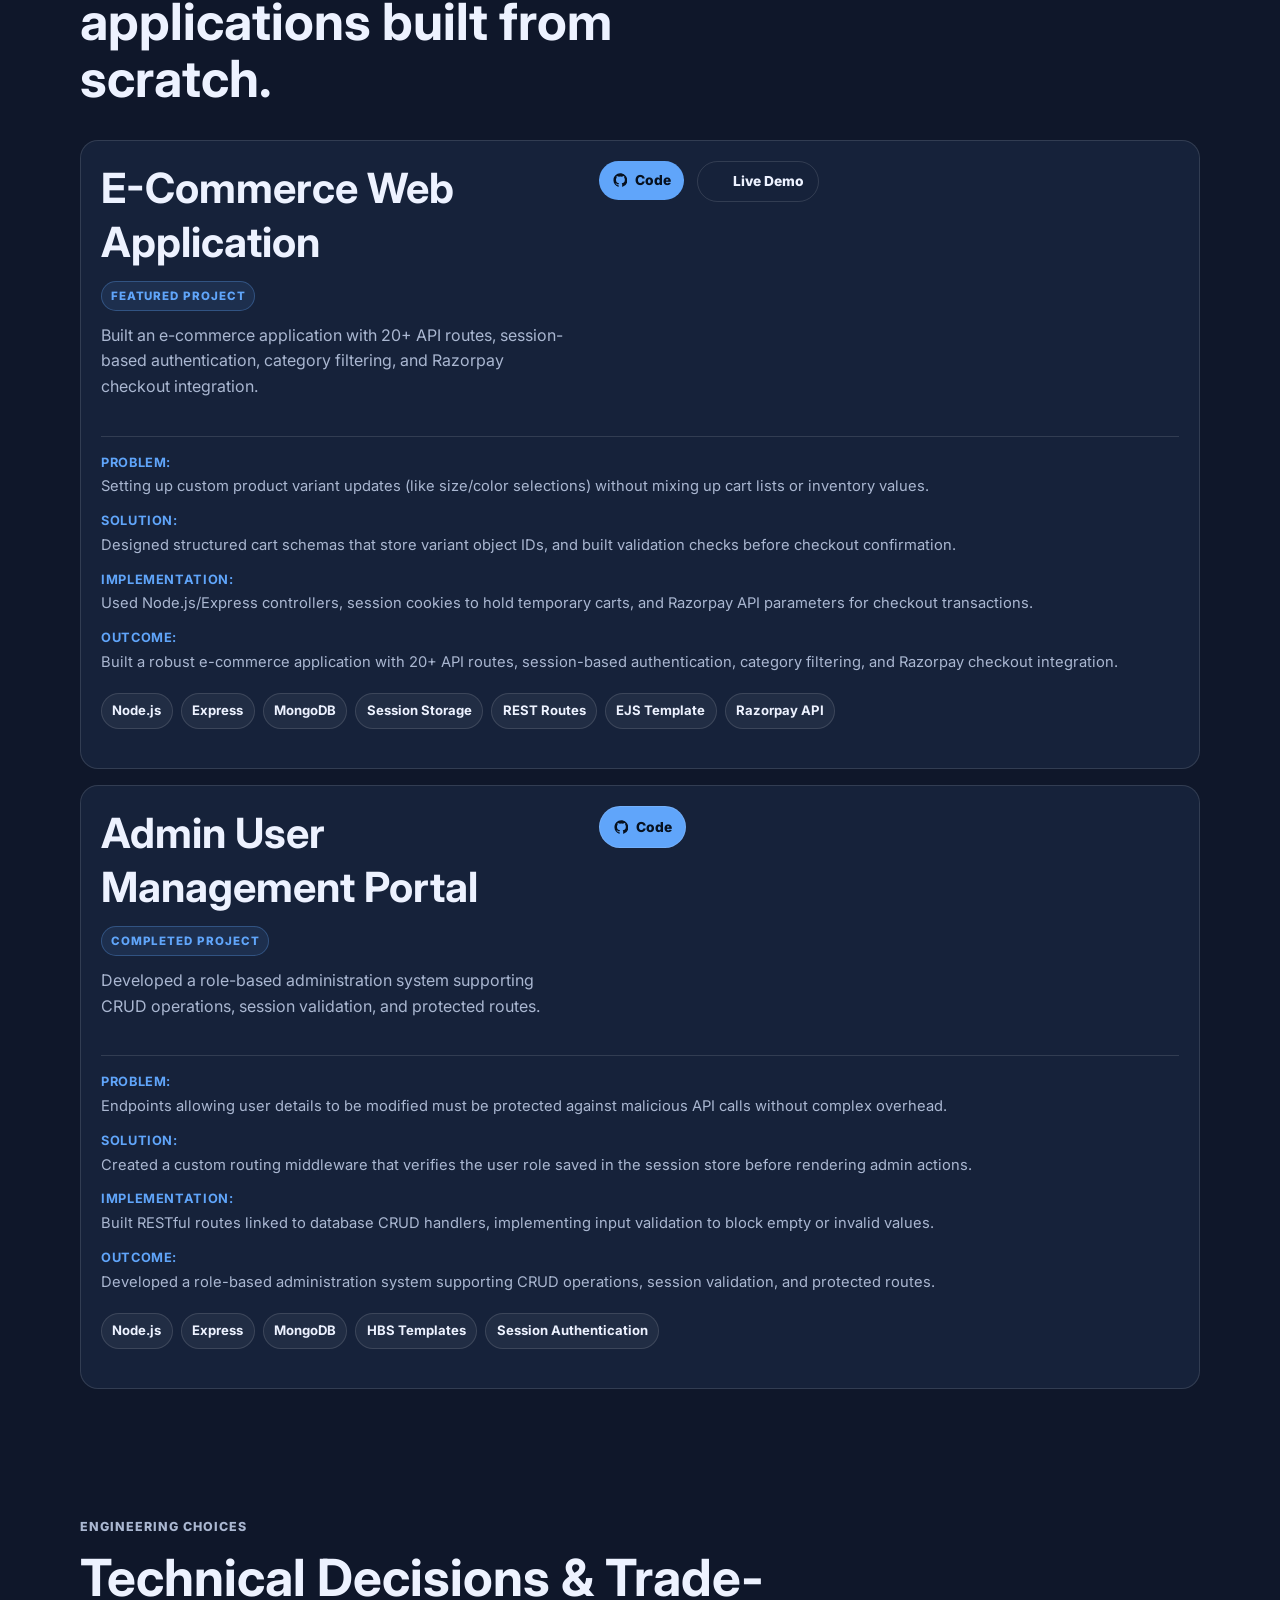
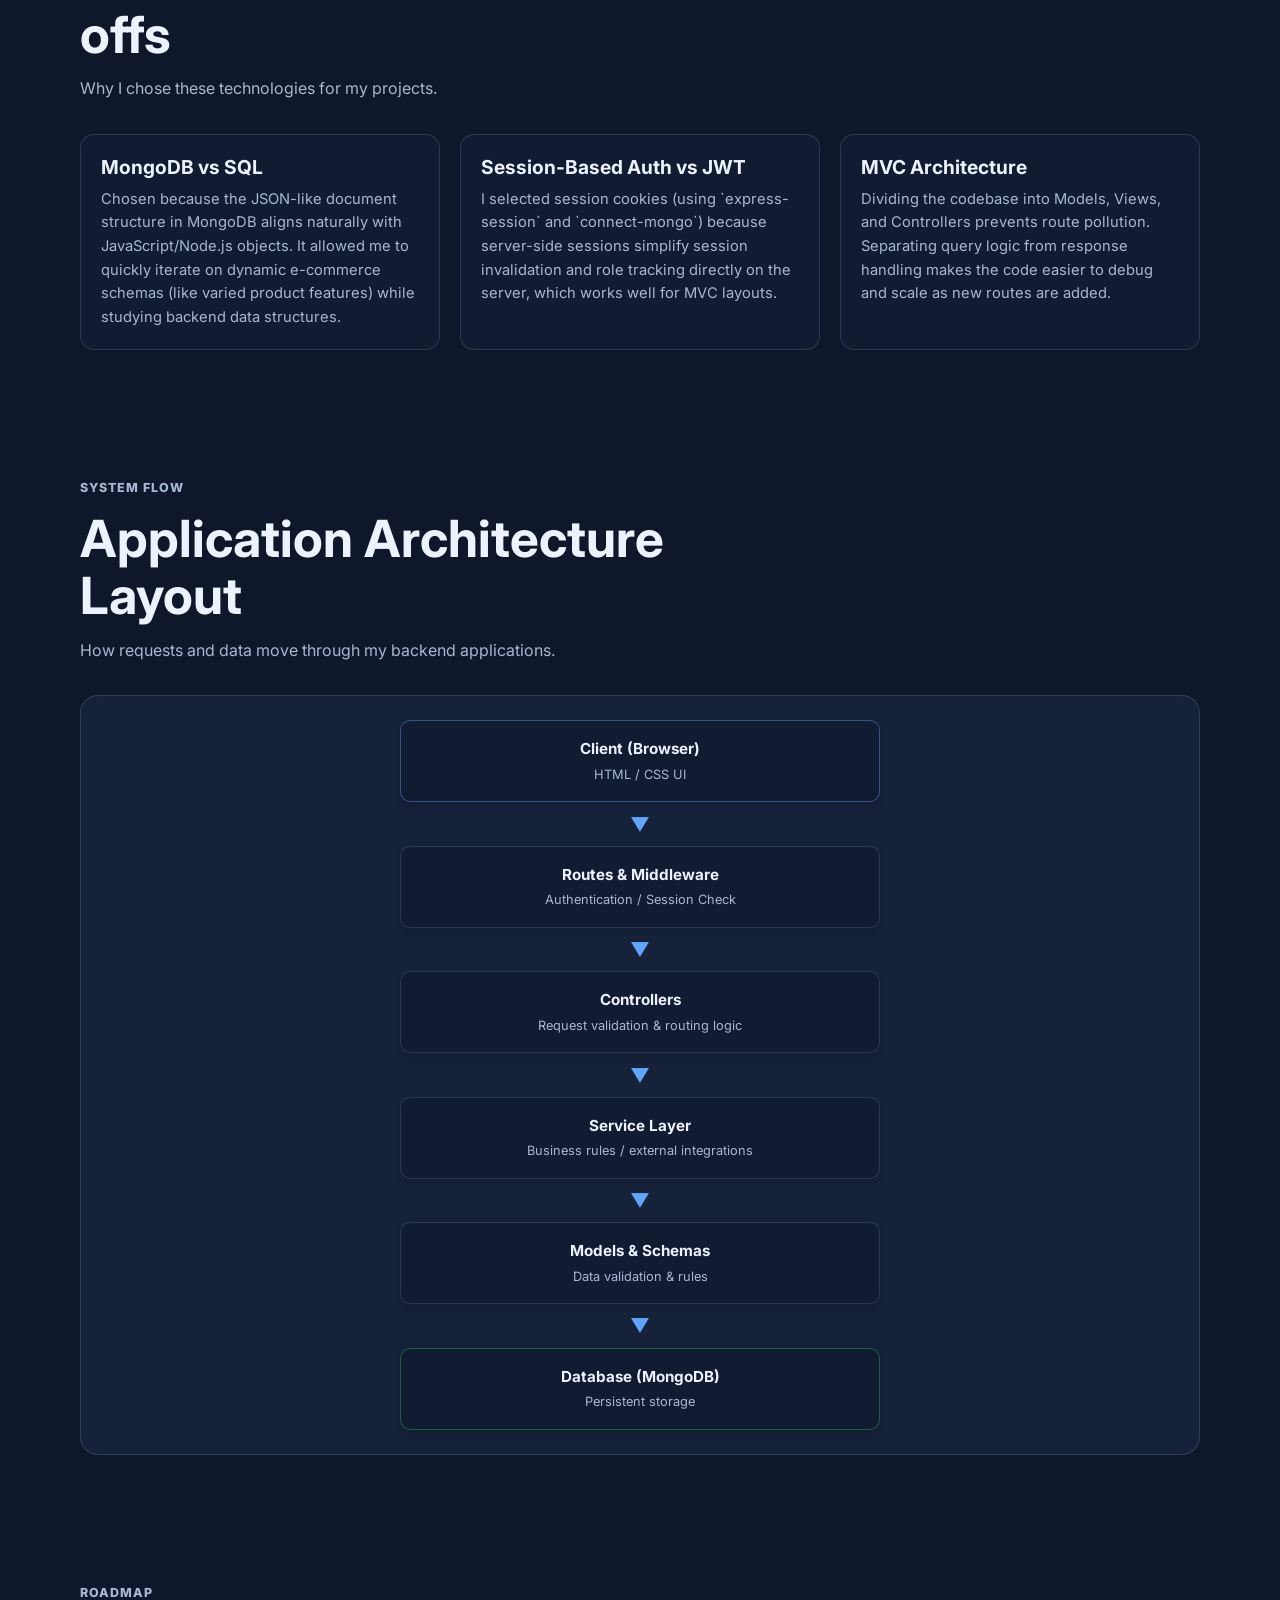
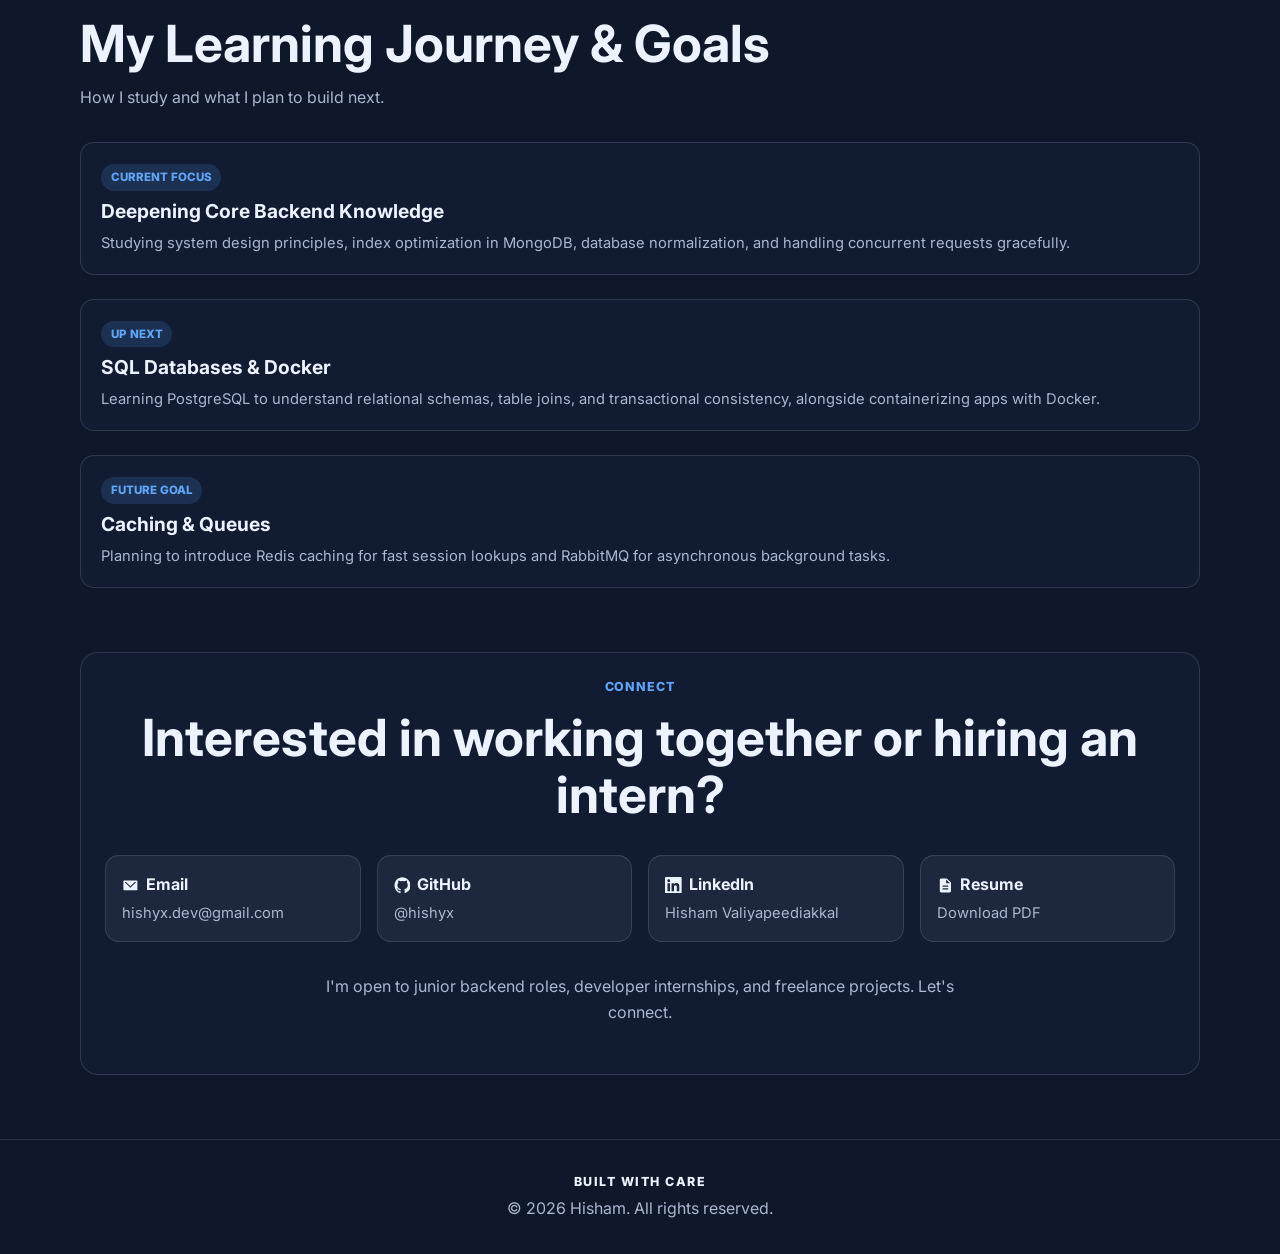
==== commit 78324158: "Updated service pricing and resume downloading" ====
--- a/dev/index.html
+++ b/dev/index.html
@@ -4,14 +4,17 @@
 <head>
     <meta charset="UTF-8">
     <meta name="viewport" content="width=device-width, initial-scale=1.0">
-    <title>Hisham Valiyapeediakkal | Backend-Focused Full-Stack Developer</title>
+    <title>Hisham Valiyapeediakkal | Backend Developer</title>
     <meta name="description"
-        content="Developer portfolio of Hisham Valiyapeediakkal, a backend-focused full-stack developer building Node.js, Express, and MongoDB applications.">
+        content="Developer portfolio of Hisham Valiyapeediakkal, a backend developer focusing on Node.js, Express, and MongoDB.">
     <link rel="stylesheet" href="../styles.css">
 </head>
 
 <body class="dev-page">
     <svg class="icon-sprite" aria-hidden="true">
+        <symbol id="icon-document" viewBox="0 0 24 24">
+            <path d="M14 2H6c-1.1 0-1.99.9-1.99 2L4 20c0 1.1.89 2 1.99 2H18c1.1 0 2-.9 2-2V8l-6-6zm2 16H8v-2h8v2zm0-4H8v-2h8v2zm-3-5V3.5L18.5 9H13z"/>
+        </symbol>
         <symbol id="icon-mail" viewBox="0 0 24 24">
             <path d="M3 5h18a1 1 0 0 1 1 1v12a1 1 0 0 1-1 1H3a1 1 0 0 1-1-1V6a1 1 0 0 1 1-1Zm9 8.1L5.74 7H4v.67l8 7.76 8-7.76V7h-1.74L12 13.1Z" />
         </symbol>
@@ -27,17 +30,16 @@
             <path
                 d="M20.45 20.45h-3.56v-5.58c0-1.33-.02-3.04-1.85-3.04-1.86 0-2.14 1.45-2.14 2.95v5.67H9.35V8.99h3.41v1.57h.05c.47-.9 1.63-1.85 3.36-1.85 3.6 0 4.27 2.37 4.27 5.45v6.29ZM5.34 7.43a2.06 2.06 0 1 1 0-4.12 2.06 2.06 0 0 1 0 4.12Zm1.78 13.02H3.56V8.99h3.56v11.46ZM22.23 0H1.77C.79 0 0 .77 0 1.72v20.56C0 23.23.79 24 1.77 24h20.45c.98 0 1.78-.77 1.78-1.72V1.72C24 .77 23.2 0 22.23 0Z" />
         </symbol>
-        <symbol id="icon-external" viewBox="0 0 24 24">
-            <path d="M14 3h7v7h-2V6.41l-9.29 9.3-1.42-1.42 9.3-9.29H14V3ZM5 5h6v2H7v10h10v-4h2v6H5V5Z" />
-        </symbol>
     </svg>
 
     <header class="dev-header">
         <a class="dev-brand" href="#top">Hisham Valiyapeediakkal</a>
         <nav class="dev-nav" aria-label="Developer portfolio navigation">
-            <a href="#about">About</a>
-            <a href="#projects">Work</a>
-            <a href="#approach">Approach</a>
+            <a href="#skills">Skills</a>
+            <a href="#projects">Projects</a>
+            <a href="#decisions">Technical Decisions</a>
+            <a href="#architecture">Architecture</a>
+            <a href="#learning">Roadmap</a>
             <a href="#contact">Contact</a>
         </nav>
     </header>
@@ -45,276 +47,292 @@
     <main id="top">
         <section class="dev-hero dev-section">
             <div>
-                <p class="dev-eyebrow">Available for Opportunities</p>
-                <h1>Hisham Valiyapeediakkal</h1>
+                <div class="dev-badges">
+                    <span class="dev-badge availability">Open to Internships</span>
+                    <span class="dev-badge availability">Open to Junior Backend Roles</span>
+                </div>
+                <h1 style="margin-top: 0.75rem;">Backend Developer | Node.js, Express & MongoDB</h1>
                 <p class="dev-lead">
-                    Backend-Focused Full-Stack Developer building real-world web applications using Node.js, Express,
-                    and MongoDB.
+                    Backend developer focused on building practical systems with Node.js, Express, MongoDB, and JavaScript. I learn by building complete applications, designing APIs, managing databases, and solving real-world backend challenges.
                 </p>
                 <div class="dev-actions">
-                    <a class="dev-button primary" href="#projects">View Projects</a>
+                    <a class="dev-button primary" href="#projects">Explore Projects</a>
                     <a class="dev-button secondary" href="https://github.com/hishyx" target="_blank"
                         rel="noopener noreferrer"><svg class="icon" aria-hidden="true">
                             <use href="#icon-github"></use>
                         </svg>GitHub Profile</a>
-                </div>
-                <a class="dev-scroll-link" href="#about">Scroll to explore</a>
+                    <a class="dev-button secondary" href="Hisham_Valiyapeediakkal_Resume.pdf" download>
+                        <svg class="icon" aria-hidden="true">
+                            <use href="#icon-document"></use>
+                        </svg>Download Resume
+                    </a>
+                </div>
+                
+                <div class="dev-stats-row">
+                    <div class="dev-stat-item">
+                        <span class="dev-stat-num">5+</span>
+                        <span class="dev-stat-label">Projects Built</span>
+                    </div>
+                    <div class="dev-stat-item">
+                        <span class="dev-stat-num">100+</span>
+                        <span class="dev-stat-label">Git Commits</span>
+                    </div>
+                    <div class="dev-stat-item text-stat">
+                        <span class="dev-stat-num">Tech</span>
+                        <span class="dev-stat-label">JS • Node • Express • MongoDB</span>
+                    </div>
+                </div>
             </div>
             <div class="dev-profile">
                 <img src="../hisham.jpg" alt="Hisham Valiyapeediakkal">
-                <p>Backend-focused full-stack developer building practical systems with a strong learning mindset.</p>
-            </div>
-        </section>
-
-        <section id="about" class="dev-section dev-about">
-            <div class="dev-heading left">
-                <p class="dev-eyebrow">About</p>
-                <h2>Engineering philosophy and approach</h2>
-            </div>
-            <div class="dev-copy">
-                <p>
-                    I’m an aspiring backend engineer building full-stack applications with a focus on Node.js and
-                    scalable database design. My engineering approach centers on understanding problems deeply before
-                    writing code. I believe strong architectural decisions prevent technical debt and ensure long-term
-                    reliability.
-                </p>
-                <p>
-                    My philosophy: <strong>build → break → fix → improve</strong>. I prioritize learning through
-                    hands-on system design, treating every failure as an opportunity to refine my engineering intuition
-                    and implementation strategy.
-                </p>
-                <p>
-                    I am passionate about designing intuitive APIs, high-integrity data models, and backend systems that
-                    are both performant and maintainable.
-                </p>
-            </div>
-        </section>
-
+                <p>Backend developer building practical systems with JavaScript, Express, and databases.</p>
+            </div>
+        </section>
+
+        <!-- Skills Section -->
         <section id="skills" class="dev-section">
             <div class="dev-heading">
-                <p class="dev-eyebrow">Skills & Tech Stack</p>
-                <h2>Focused on robust backend engineering and efficient development tools.</h2>
+                <p class="dev-eyebrow">Skills & Tools</p>
+                <h2>Primary developer tools & concept focus areas.</h2>
             </div>
 
             <div class="dev-skill-grid three">
                 <div class="dev-skill-card">
-                    <h3>Core Expertise</h3>
+                    <h3>Backend Focus</h3>
                     <ul class="dev-list">
-                        <li>Node.js & Express.js</li>
-                        <li>MongoDB (NoSQL)</li>
-                        <li>RESTful API Design</li>
-                        <li>MVC Architecture</li>
-                        <li>Session-Based Authentication</li>
+                        <li>Node.js</li>
+                        <li>Express.js</li>
+                        <li>REST APIs</li>
+                        <li>MongoDB basics</li>
+                        <li>Session authentication</li>
                     </ul>
                 </div>
                 <div class="dev-skill-card">
-                    <h3>Working Knowledge</h3>
+                    <h3>Frontend & Tools</h3>
                     <ul class="dev-list">
+                        <li>HTML5 & CSS3</li>
                         <li>JavaScript (ES6+)</li>
-                        <li>HTML5 & CSS3</li>
-                        <li>Frontend Template Engines</li>
-                        <li>Git & GitHub workflows</li>
-                        <li>Postman Testing</li>
+                        <li>EJS / HBS templates</li>
+                        <li>Git & GitHub</li>
+                        <li>Postman API testing</li>
                     </ul>
                 </div>
-                <div class="dev-skill-card">
+                <div class="dev-skill-card highlighted-learning">
                     <h3>Currently Learning</h3>
                     <ul class="dev-list">
-                        <li>System Design Principles</li>
-                        <li>AWS & Cloud Basics</li>
-                        <li>Redis for Caching</li>
-                        <li>Microservices Basics</li>
+                        <li>React</li>
+                        <li>PostgreSQL</li>
+                        <li>Docker</li>
+                        <li>System Design Fundamentals</li>
+                        <li>Data Structures & Algorithms</li>
                     </ul>
                 </div>
             </div>
         </section>
 
+        <!-- Projects Section -->
         <section id="projects" class="dev-section">
             <div class="dev-heading">
-                <p class="dev-eyebrow">Featured Projects</p>
-                <h2>Comprehensive systems and technical implementation.</h2>
-            </div>
-
-            <article class="dev-project-card featured">
-                <div class="dev-project-top">
-                    <div>
-                        <div class="dev-title-row">
-                            <h3>E-Commerce Ecosystem</h3>
-                            <span class="dev-status">Production Ready</span>
-                        </div>
-                        <p>
-                            A comprehensive e-commerce platform designed with scalability principles. Handles the
-                            complete user lifecycle, complex product variants, and robust inventory management.
-                        </p>
-                    </div>
-                    <div class="dev-card-actions">
-                        <a href="https://github.com/hishyx/logiafun-ecommerce" target="_blank"
-                            rel="noopener noreferrer"><svg class="icon" aria-hidden="true">
-                                <use href="#icon-github"></use>
-                            </svg>Source</a>
-                        <a href="https://logiafun.store" target="_blank" rel="noopener noreferrer"><svg class="icon"
-                                aria-hidden="true">
-                                <use href="#icon-external"></use>
-                            </svg>Live Demo</a>
-                    </div>
-                </div>
-
-                <div class="dev-project-details">
-                    <div>
-                        <h4>Core Functionality</h4>
-                        <ul class="dev-list">
-                            <li>Secure Session-Based Authentication</li>
-                            <li>Advanced Inventory & Variant Control</li>
-                            <li>Integrated Payment Processing Pipeline</li>
-                        </ul>
-                    </div>
-                    <div>
-                        <h4>Architecture</h4>
-                        <p>MVC Pattern | RESTful Design | Specialized API Endpoints</p>
-                        <div class="dev-stack">
-                            <span>NODE.JS</span>
-                            <span>EXPRESS</span>
-                            <span>MONGODB</span>
-                            <span>SESSIONS</span>
-                            <span>REST API</span>
-                            <span>AWS</span>
-                            <span>NGINX</span>
-                            <span>EJS</span>
-                            <span>RAZORPAY</span>
-                        </div>
-                    </div>
-                </div>
-            </article>
-
-            <div class="dev-subsection">
-                <div class="dev-heading">
-                    <p class="dev-eyebrow">Engineering Challenges Solved</p>
-                    <h2>Practical backend problems handled in an e-commerce context.</h2>
-                </div>
-                <div class="dev-card-row">
-                    <article class="dev-skill-card">
-                        <h3>Dynamic Variant Logic</h3>
-                        <p>
-                            Implemented a system to manage complex product variants (size, color, material) while
-                            maintaining data integrity across inventory updates.
-                        </p>
-                    </article>
-                    <article class="dev-skill-card">
-                        <h3>State Machine for Orders</h3>
-                        <p>
-                            Designed a robust order lifecycle management system to handle transitions between pending,
-                            paid, shipped, and returned states.
-                        </p>
-                    </article>
-                    <article class="dev-skill-card">
-                        <h3>Optimized Data Access</h3>
-                        <p>
-                            Improved performance by refining MongoDB aggregation pipelines and indexing strategies for
-                            complex product filtering and search.
-                        </p>
-                    </article>
-                </div>
-            </div>
-
-            <div class="dev-github-line">
-                <p>Currently building systems that prioritize data integrity and performance.</p>
-                <a href="https://github.com/hishyx" target="_blank" rel="noopener noreferrer"><svg class="icon"
-                        aria-hidden="true">
-                        <use href="#icon-github"></use>
-                    </svg>Explore More on GitHub →</a>
-            </div>
-        </section>
-
-        <section id="approach" class="dev-section">
-            <div class="dev-heading">
-                <p class="dev-eyebrow">System Architecture</p>
-                <h2>A structured 6-layer design for professional, maintainable growth.</h2>
-            </div>
-
-            <div class="dev-architecture-grid">
-                <article class="dev-architecture-card">
-                    <span>01</span>
-                    <h3>Client Layer</h3>
-                    <p>Responsive frontend handling user interactions and API communication.</p>
-                </article>
-                <article class="dev-architecture-card">
-                    <span>02</span>
-                    <h3>Routes & Auth</h3>
-                    <p>Gateway for authentication, rate limiting, and request validation.</p>
-                </article>
-                <article class="dev-architecture-card">
-                    <span>03</span>
-                    <h3>Controllers</h3>
-                    <p>Orchestration layer managing flow between HTTP and Business Logic.</p>
-                </article>
-                <article class="dev-architecture-card">
-                    <span>04</span>
-                    <h3>Services</h3>
-                    <p>Core business operations, domain logic, and complex state management.</p>
-                </article>
-                <article class="dev-architecture-card">
-                    <span>05</span>
-                    <h3>Models</h3>
-                    <p>Schema enforcement and data validation at the persistence boundary.</p>
-                </article>
-                <article class="dev-architecture-card">
-                    <span>06</span>
-                    <h3>Persistence</h3>
-                    <p>Optimized data storage strategies for consistency and scalability.</p>
-                </article>
-            </div>
-
-            <div class="dev-subsection">
-                <div class="dev-heading">
-                    <p class="dev-eyebrow">Currently Expanding Expertise</p>
-                    <h2>Active learning and roadmap for backend mastery.</h2>
-                </div>
-                <div class="dev-learning-grid">
-                    <span>Advanced DS & Algorithms</span>
-                    <span>AWS Cloud Infrastructure</span>
-                    <span>Message Queues (RabbitMQ)</span>
-                    <span>Docker & Containerization</span>
-                </div>
-            </div>
-        </section>
-
-        <section class="dev-section dev-excellence">
-            <div class="dev-heading left">
-                <p class="dev-eyebrow">Engineering Excellence</p>
-                <h2>My foundational standards for reliable software.</h2>
-                <div class="dev-principles">
-                    <div>
-                        <h3>Validation First</h3>
-                        <p>Schemaless is not an excuse for bad data. I enforce strict validation at every entry point.</p>
-                    </div>
-                    <div>
-                        <h3>Data Integrity</h3>
-                        <p>Handling race conditions and atomicity is standard practice, not an afterthought.</p>
-                    </div>
-                    <div>
-                        <h3>Predictable APIs</h3>
-                        <p>Consistency in naming, status codes, and error structures defines professional work.</p>
-                    </div>
-                    <div>
-                        <h3>Maintainability</h3>
-                        <p>I build for the future developer who will maintain the code, which is usually future-me.</p>
-                    </div>
-                </div>
-            </div>
-            <div class="dev-workflow">
-                <h3>Standard Workflow</h3>
-                <div><span>01</span> Deep Requirements Analysis</div>
-                <div><span>02</span> Schema & Data Relationship Design</div>
-                <div><span>03</span> API Contract Definition (Postman)</div>
-                <div><span>04</span> Service-Layer Implementation</div>
-                <div><span>05</span> Endpoint Orchestration</div>
-                <div><span>06</span> Rigorous Integration Testing</div>
-            </div>
-        </section>
-
+                <p class="dev-eyebrow">Projects</p>
+                <h2>Practical backend applications built from scratch.</h2>
+            </div>
+
+            <div class="dev-project-grid">
+                <!-- E-Commerce Project -->
+                <article class="dev-project-card featured">
+                    <div class="dev-project-top">
+                        <div>
+                            <div class="dev-title-row">
+                                <h3>E-Commerce Web Application</h3>
+                                <span class="dev-status">Featured Project</span>
+                            </div>
+                            <p>Built an e-commerce application with 20+ API routes, session-based authentication, category filtering, and Razorpay checkout integration.</p>
+                        </div>
+                        <div class="dev-card-actions">
+                            <a class="dev-btn-link code" href="https://github.com/hishyx/logiafun-ecommerce" target="_blank" rel="noopener noreferrer"><svg class="icon" aria-hidden="true"><use href="#icon-github"></use></svg>Code</a>
+                            <a class="dev-btn-link demo" href="https://logiafun.store" target="_blank" rel="noopener noreferrer"><svg class="icon" aria-hidden="true"><use href="#icon-external"></use></svg>Live Demo</a>
+                        </div>
+                    </div>
+
+                    <div class="project-rewrite-grid">
+                        <div class="rewrite-block">
+                            <strong>Problem:</strong>
+                            <p>Setting up custom product variant updates (like size/color selections) without mixing up cart lists or inventory values.</p>
+                        </div>
+                        <div class="rewrite-block">
+                            <strong>Solution:</strong>
+                            <p>Designed structured cart schemas that store variant object IDs, and built validation checks before checkout confirmation.</p>
+                        </div>
+                        <div class="rewrite-block">
+                            <strong>Implementation:</strong>
+                            <p>Used Node.js/Express controllers, session cookies to hold temporary carts, and Razorpay API parameters for checkout transactions.</p>
+                        </div>
+                        <div class="rewrite-block">
+                            <strong>Outcome:</strong>
+                            <p>Built a robust e-commerce application with 20+ API routes, session-based authentication, category filtering, and Razorpay checkout integration.</p>
+                        </div>
+                    </div>
+
+                    <div class="dev-stack">
+                        <span>Node.js</span>
+                        <span>Express</span>
+                        <span>MongoDB</span>
+                        <span>Session Storage</span>
+                        <span>REST Routes</span>
+                        <span>EJS Template</span>
+                        <span>Razorpay API</span>
+                    </div>
+                </article>
+
+                <!-- User Management Project -->
+                <article class="dev-project-card featured">
+                    <div class="dev-project-top">
+                        <div>
+                            <div class="dev-title-row">
+                                <h3>Admin User Management Portal</h3>
+                                <span class="dev-status">Completed Project</span>
+                            </div>
+                            <p>Developed a role-based administration system supporting CRUD operations, session validation, and protected routes.</p>
+                        </div>
+                        <div class="dev-card-actions">
+                            <a class="dev-btn-link code" href="https://github.com/hishyx/user-management-node-mongo-js-fulldomain" target="_blank" rel="noopener noreferrer"><svg class="icon" aria-hidden="true"><use href="#icon-github"></use></svg>Code</a>
+                        </div>
+                    </div>
+
+                    <div class="project-rewrite-grid">
+                        <div class="rewrite-block">
+                            <strong>Problem:</strong>
+                            <p>Endpoints allowing user details to be modified must be protected against malicious API calls without complex overhead.</p>
+                        </div>
+                        <div class="rewrite-block">
+                            <strong>Solution:</strong>
+                            <p>Created a custom routing middleware that verifies the user role saved in the session store before rendering admin actions.</p>
+                        </div>
+                        <div class="rewrite-block">
+                            <strong>Implementation:</strong>
+                            <p>Built RESTful routes linked to database CRUD handlers, implementing input validation to block empty or invalid values.</p>
+                        </div>
+                        <div class="rewrite-block">
+                            <strong>Outcome:</strong>
+                            <p>Developed a role-based administration system supporting CRUD operations, session validation, and protected routes.</p>
+                        </div>
+                    </div>
+
+                    <div class="dev-stack">
+                        <span>Node.js</span>
+                        <span>Express</span>
+                        <span>MongoDB</span>
+                        <span>HBS Templates</span>
+                        <span>Session Authentication</span>
+                    </div>
+                </article>
+            </div>
+        </section>
+
+        <!-- Technical Decisions Section -->
+        <section id="decisions" class="dev-section">
+            <div class="dev-heading">
+                <p class="dev-eyebrow">Engineering Choices</p>
+                <h2>Technical Decisions & Trade-offs</h2>
+                <p>Why I chose these technologies for my projects.</p>
+            </div>
+            <div class="dev-decisions-grid">
+                <article class="decision-card">
+                    <h3>MongoDB vs SQL</h3>
+                    <p>Chosen because the JSON-like document structure in MongoDB aligns naturally with JavaScript/Node.js objects. It allowed me to quickly iterate on dynamic e-commerce schemas (like varied product features) while studying backend data structures.</p>
+                </article>
+                <article class="decision-card">
+                    <h3>Session-Based Auth vs JWT</h3>
+                    <p>I selected session cookies (using `express-session` and `connect-mongo`) because server-side sessions simplify session invalidation and role tracking directly on the server, which works well for MVC layouts.</p>
+                </article>
+                <article class="decision-card">
+                    <h3>MVC Architecture</h3>
+                    <p>Dividing the codebase into Models, Views, and Controllers prevents route pollution. Separating query logic from response handling makes the code easier to debug and scale as new routes are added.</p>
+                </article>
+            </div>
+        </section>
+
+        <!-- Architecture Diagrams Section -->
+        <section id="architecture" class="dev-section">
+            <div class="dev-heading">
+                <p class="dev-eyebrow">System Flow</p>
+                <h2>Application Architecture Layout</h2>
+                <p>How requests and data move through my backend applications.</p>
+            </div>
+            <div class="diagram-container">
+                <div class="arch-flow">
+                    <div class="arch-node client">
+                        <strong>Client (Browser)</strong>
+                        <span>HTML / CSS UI</span>
+                    </div>
+                    <div class="arch-arrow">▼</div>
+                    <div class="arch-node middleware">
+                        <strong>Routes & Middleware</strong>
+                        <span>Authentication / Session Check</span>
+                    </div>
+                    <div class="arch-arrow">▼</div>
+                    <div class="arch-node controller">
+                        <strong>Controllers</strong>
+                        <span>Request validation & routing logic</span>
+                    </div>
+                    <div class="arch-arrow">▼</div>
+                    <div class="arch-node services">
+                        <strong>Service Layer</strong>
+                        <span>Business rules / external integrations</span>
+                    </div>
+                    <div class="arch-arrow">▼</div>
+                    <div class="arch-node models">
+                        <strong>Models & Schemas</strong>
+                        <span>Data validation & rules</span>
+                    </div>
+                    <div class="arch-arrow">▼</div>
+                    <div class="arch-node database">
+                        <strong>Database (MongoDB)</strong>
+                        <span>Persistent storage</span>
+                    </div>
+                </div>
+            </div>
+        </section>
+
+        <!-- Learning Journey Section -->
+        <section id="learning" class="dev-section">
+            <div class="dev-heading">
+                <p class="dev-eyebrow">Roadmap</p>
+                <h2>My Learning Journey & Goals</h2>
+                <p>How I study and what I plan to build next.</p>
+            </div>
+            <div class="journey-content">
+                <div class="journey-timeline">
+                    <div class="journey-item">
+                        <div class="journey-badge">Current Focus</div>
+                        <h3>Deepening Core Backend Knowledge</h3>
+                        <p>Studying system design principles, index optimization in MongoDB, database normalization, and handling concurrent requests gracefully.</p>
+                    </div>
+                    <div class="journey-item">
+                        <div class="journey-badge">Up Next</div>
+                        <h3>SQL Databases & Docker</h3>
+                        <p>Learning PostgreSQL to understand relational schemas, table joins, and transactional consistency, alongside containerizing apps with Docker.</p>
+                    </div>
+                    <div class="journey-item">
+                        <div class="journey-badge">Future Goal</div>
+                        <h3>Caching & Queues</h3>
+                        <p>Planning to introduce Redis caching for fast session lookups and RabbitMQ for asynchronous background tasks.</p>
+                    </div>
+                    <!-- 
+                    <div class="journey-item">
+                        <div class="journey-badge">DSA Practice</div>
+                        <h3>Data Structures & Algorithms</h3>
+                        <p>Solving Data Structures & Algorithms problems daily using JavaScript to prepare for technical interviews.</p>
+                    </div>
+                    -->
+                </div>
+            </div>
+        </section>
+
+        <!-- Contact Section -->
         <section id="contact" class="dev-section dev-contact">
-            <p class="dev-eyebrow">Get In Touch</p>
-            <h2>Open to opportunities, technical discussions, and collaborations.</h2>
+            <p class="dev-eyebrow">Connect</p>
+            <h2>Interested in working together or hiring an intern?</h2>
             <div class="dev-contact-grid">
                 <a href="mailto:hishyx.dev@gmail.com">
                     <strong><svg class="icon" aria-hidden="true">
@@ -322,39 +340,34 @@
                         </svg>Email</strong>
                     <span>hishyx.dev@gmail.com</span>
                 </a>
-                <a href="https://www.instagram.com/hishyx.dev/" target="_blank" rel="noopener noreferrer">
-                    <strong><svg class="icon" aria-hidden="true">
-                            <use href="#icon-instagram"></use>
-                        </svg>Instagram</strong>
-                    <span>@hishyx.dev</span>
-                </a>
                 <a href="https://github.com/hishyx" target="_blank" rel="noopener noreferrer">
                     <strong><svg class="icon" aria-hidden="true">
                             <use href="#icon-github"></use>
                         </svg>GitHub</strong>
                     <span>@hishyx</span>
                 </a>
-                <a href="https://www.linkedin.com/in/hishamvaliyapeediakkal" target="_blank"
-                    rel="noopener noreferrer">
+                <a href="https://www.linkedin.com/in/hishamvaliyapeediakkal" target="_blank" rel="noopener noreferrer">
                     <strong><svg class="icon" aria-hidden="true">
                             <use href="#icon-linkedin"></use>
                         </svg>LinkedIn</strong>
                     <span>Hisham Valiyapeediakkal</span>
                 </a>
+                <a href="Hisham_Valiyapeediakkal_Resume.pdf" download>
+                    <strong><svg class="icon" aria-hidden="true">
+                            <use href="#icon-document"></use>
+                        </svg>Resume</strong>
+                    <span>Download PDF</span>
+                </a>
             </div>
             <p class="dev-contact-note">
-                Whether you're interested in discussing backend architecture, exploring professional opportunities, or
-                just want to connect, I'd love to hear from you.
+                I'm open to junior backend roles, developer internships, and freelance projects. Let's connect.
             </p>
-            <a class="dev-button primary" href="mailto:hishyx.dev@gmail.com"><svg class="icon" aria-hidden="true">
-                    <use href="#icon-mail"></use>
-                </svg>Drop me an email</a>
         </section>
     </main>
 
     <footer class="dev-footer">
-        <p>Built with Precision</p>
-        <span>© 2024 Hisham Valiyapeediakkal. All rights reserved.</span>
+        <p>Built with Care</p>
+        <span>© 2026 Hisham. All rights reserved.</span>
     </footer>
 </body>
 
--- a/styles.css
+++ b/styles.css
@@ -28,6 +28,7 @@
   color: var(--text);
   background: var(--bg);
   line-height: 1.6;
+  overflow-x: hidden;
 }
 
 a {
@@ -63,13 +64,14 @@
   align-items: center;
   justify-content: space-between;
   gap: 1rem;
-  padding: 1rem 1.25rem;
+  padding: 0.9rem 1rem;
   background: rgba(255, 250, 243, 0.92);
   border-bottom: 1px solid var(--border);
   backdrop-filter: blur(12px);
 }
 
 .brand {
+  flex-shrink: 0;
   font-weight: 800;
   letter-spacing: 0;
 }
@@ -90,15 +92,15 @@
 .section {
   width: min(1120px, calc(100% - 2rem));
   margin: 0 auto;
-  padding: 4rem 0;
+  padding: 3.25rem 0;
 }
 
 .hero {
   display: grid;
-  gap: 2rem;
-  align-items: center;
-  min-height: calc(100vh - 68px);
-  padding-top: 2.5rem;
+  gap: 2.25rem;
+  align-items: center;
+  min-height: auto;
+  padding-top: 2.25rem;
 }
 
 .hero-content {
@@ -124,15 +126,15 @@
 h1 {
   max-width: 760px;
   margin-bottom: 1.1rem;
-  font-size: clamp(2.45rem, 10vw, 4.8rem);
-  line-height: 1.02;
+  font-size: clamp(2.15rem, 11vw, 4.8rem);
+  line-height: 1.05;
   letter-spacing: 0;
 }
 
 h2 {
   margin-bottom: 0.8rem;
-  font-size: clamp(2rem, 7vw, 3.3rem);
-  line-height: 1.08;
+  font-size: clamp(1.8rem, 8vw, 3.3rem);
+  line-height: 1.12;
   letter-spacing: 0;
 }
 
@@ -156,7 +158,7 @@
 .hero-text {
   max-width: 640px;
   margin-bottom: 1.5rem;
-  font-size: 1.08rem;
+  font-size: 1rem;
 }
 
 .hero-actions,
@@ -172,6 +174,7 @@
   justify-content: center;
   gap: 0.5rem;
   min-height: 3.25rem;
+  width: 100%;
   padding: 0.9rem 1.25rem;
   border-radius: 999px;
   font-weight: 800;
@@ -230,7 +233,7 @@
   position: relative;
   display: grid;
   gap: 0.9rem;
-  width: min(100%, 340px);
+  width: min(100%, 300px);
   justify-self: center;
   padding: 0.8rem;
   background: rgba(255, 255, 255, 0.78);
@@ -241,7 +244,7 @@
 .profile-card::before {
   content: "";
   position: absolute;
-  inset: -0.65rem;
+  inset: -0.45rem;
   z-index: -1;
   border-radius: calc(var(--radius) + 10px);
   background: linear-gradient(145deg, rgba(232, 111, 45, 0.12), rgba(36, 107, 88, 0.08));
@@ -279,7 +282,7 @@
 
 .section-heading {
   max-width: 720px;
-  margin: 0 auto 2rem;
+  margin: 0 auto 1.75rem;
   text-align: center;
 }
 
@@ -295,7 +298,7 @@
 }
 
 .info-card {
-  padding: 1.2rem;
+  padding: 1rem;
 }
 
 .card-icon {
@@ -331,7 +334,7 @@
 }
 
 .sample-card {
-  min-height: 250px;
+  min-height: 210px;
   display: flex;
   flex-direction: column;
   justify-content: space-between;
@@ -366,7 +369,7 @@
 
 .sample-card h3 {
   max-width: 320px;
-  font-size: 1.55rem;
+  font-size: 1.35rem;
 }
 
 .sample-card a {
@@ -380,13 +383,47 @@
 }
 
 .pricing-section {
-  width: min(860px, calc(100% - 2rem));
+  width: min(1120px, calc(100% - 2rem));
+}
+
+.pricing-grid {
+  display: grid;
+  gap: 1rem;
+  align-items: stretch;
 }
 
 .pricing-card {
-  display: grid;
+  position: relative;
+  display: grid;
+  align-content: start;
   gap: 1.2rem;
   padding: 1.25rem;
+  background: var(--surface);
+  border: 1px solid var(--border);
+  border-radius: var(--radius);
+  box-shadow: var(--shadow);
+}
+
+.pricing-card .button {
+  align-self: end;
+  width: 100%;
+}
+
+.pricing-card.highlighted {
+  order: -1;
+  border-color: rgba(232, 111, 45, 0.45);
+  background: linear-gradient(180deg, #fff7ed, #ffffff);
+  box-shadow: 0 22px 48px rgba(232, 111, 45, 0.14);
+}
+
+.pricing-badge {
+  width: fit-content;
+  padding: 0.35rem 0.65rem;
+  border-radius: 999px;
+  color: white;
+  background: var(--primary);
+  font-size: 0.78rem;
+  font-weight: 800;
 }
 
 .price-label {
@@ -398,6 +435,10 @@
 .pricing-card h3 {
   margin-bottom: 0.45rem;
   font-size: 2.3rem;
+}
+
+.pricing-card p {
+  margin-bottom: 0;
 }
 
 .pricing-card ul {
@@ -434,6 +475,7 @@
   gap: 1.25rem;
   align-items: center;
   padding: 1.25rem;
+  overflow: hidden;
   background: white;
   border: 1px solid var(--border);
   border-radius: var(--radius);
@@ -453,6 +495,7 @@
 
 .contact-box {
   padding: 1.5rem;
+  overflow-wrap: anywhere;
   text-align: center;
   background: var(--surface-warm);
 }
@@ -470,41 +513,126 @@
 }
 
 .portfolio-link-section {
+  width: min(720px, calc(100% - 2rem));
   padding-top: 0;
+  padding-bottom: 1.5rem;
   text-align: center;
 }
 
-.portfolio-link-section p {
-  margin-bottom: 0.35rem;
+.portfolio-link-card {
+  padding: 1rem;
+  overflow-wrap: anywhere;
+  border: 1px solid var(--border);
+  border-radius: 14px;
+  background: rgba(255, 255, 255, 0.58);
+}
+
+.portfolio-link-title {
+  margin-bottom: 0.25rem;
+  color: var(--text);
+  font-size: 1rem;
+  font-weight: 800;
+}
+
+.portfolio-link-copy {
+  max-width: 460px;
+  margin: 0 auto 0.7rem;
   color: var(--muted);
   font-size: 0.95rem;
 }
 
 .portfolio-link-section a {
+  display: inline-flex;
+  align-items: center;
+  min-height: 2.4rem;
+  padding: 0.45rem 0.85rem;
+  border: 1px solid var(--border);
+  border-radius: 999px;
   color: var(--primary-dark);
-  font-weight: 800;
-}
-
-@media (min-width: 680px) {
-  .nav-links {
-    display: flex;
-  }
-
+  background: white;
+  font-size: 0.9rem;
+  font-weight: 800;
+}
+
+@media (max-width: 420px) {
+  .section {
+    width: min(100% - 1.5rem, 1120px);
+    padding: 2.75rem 0;
+  }
+
+  .site-header {
+    padding: 0.8rem 0.75rem;
+  }
+
+  .brand {
+    font-size: 0.95rem;
+  }
+
+  .eyebrow {
+    font-size: 0.72rem;
+  }
+
+  h1 {
+    font-size: clamp(2rem, 10.5vw, 2.75rem);
+  }
+
+  h2 {
+    font-size: clamp(1.65rem, 8.5vw, 2.2rem);
+  }
+
+  .profile-card {
+    width: min(100%, 270px);
+  }
+
+  .trust-row span {
+    font-size: 0.8rem;
+  }
+}
+
+@media (min-width: 560px) {
   .hero-actions,
   .contact-actions {
     flex-direction: row;
+    flex-wrap: wrap;
   }
 
   .button {
     width: fit-content;
   }
+}
+
+@media (min-width: 680px) {
+  .section {
+    padding: 4rem 0;
+  }
+
+  .hero {
+    min-height: calc(100vh - 68px);
+    padding-top: 2.5rem;
+  }
+
+  .hero-text {
+    font-size: 1.08rem;
+  }
+
+  .profile-card {
+    width: min(100%, 340px);
+  }
+
+  .profile-card::before {
+    inset: -0.65rem;
+  }
+
+  .nav-links {
+    display: flex;
+  }
 
   .card-grid {
-    grid-template-columns: repeat(2, 1fr);
+    grid-template-columns: repeat(2, minmax(0, 1fr));
   }
 
   .sample-grid {
-    grid-template-columns: repeat(3, 1fr);
+    grid-template-columns: repeat(3, minmax(0, 1fr));
   }
 
   .about-card {
@@ -513,6 +641,24 @@
   }
 }
 
+@media (min-width: 760px) and (max-width: 919px) {
+  .pricing-grid {
+    grid-template-columns: repeat(3, minmax(0, 1fr));
+  }
+
+  .pricing-card.highlighted {
+    order: 0;
+  }
+
+  .pricing-card {
+    padding: 1rem;
+  }
+
+  .pricing-card h3 {
+    font-size: 2rem;
+  }
+}
+
 @media (min-width: 920px) {
   .site-header {
     padding: 1rem 2rem;
@@ -532,17 +678,20 @@
   }
 
   .card-grid {
-    grid-template-columns: repeat(4, 1fr);
+    grid-template-columns: repeat(4, minmax(0, 1fr));
+  }
+
+  .pricing-grid {
+    grid-template-columns: repeat(3, minmax(0, 1fr));
   }
 
   .pricing-card {
-    grid-template-columns: 1fr 1fr;
-    align-items: center;
-    padding: 2rem;
-  }
-
-  .pricing-card .button {
-    grid-column: 1 / -1;
+    padding: 1.4rem;
+  }
+
+  .pricing-card.highlighted {
+    order: 0;
+    transform: translateY(-0.5rem);
   }
 }
 
@@ -1102,3 +1251,521 @@
     grid-template-columns: repeat(4, 1fr);
   }
 }
+
+/* --- Process Section styling --- */
+.process-steps {
+  display: grid;
+  gap: 1.5rem;
+  margin-top: 2rem;
+}
+.process-step {
+  position: relative;
+  padding: 1.5rem;
+  background: var(--surface);
+  border: 1px solid var(--border);
+  border-radius: var(--radius);
+  box-shadow: var(--shadow);
+}
+.process-step .step-num {
+  font-size: 2.2rem;
+  font-weight: 800;
+  color: var(--primary);
+  opacity: 0.15;
+  position: absolute;
+  top: 1rem;
+  right: 1.25rem;
+}
+.process-step h3 {
+  margin-bottom: 0.5rem;
+  font-size: 1.25rem;
+}
+.process-step p {
+  margin: 0;
+  font-size: 0.95rem;
+}
+
+/* --- Testimonial Section styling --- */
+.testimonial-grid {
+  display: grid;
+  gap: 1.5rem;
+  margin-top: 2rem;
+}
+.testimonial-card {
+  margin: 0;
+  padding: 1.5rem;
+  background: var(--surface);
+  border: 1px solid var(--border);
+  border-radius: var(--radius);
+  box-shadow: var(--shadow);
+}
+.testimonial-card p {
+  font-style: italic;
+  font-size: 1rem;
+  line-height: 1.5;
+  color: var(--text);
+  margin-bottom: 1rem;
+}
+.testimonial-card cite {
+  font-weight: 700;
+  color: var(--secondary);
+  font-style: normal;
+  font-size: 0.9rem;
+}
+
+/* --- Specialized Production Company Box styling --- */
+.production-callout {
+  display: grid;
+  gap: 1.5rem;
+  margin-top: 3rem;
+  padding: 2rem;
+  background: var(--surface-warm);
+  border: 2px dashed var(--primary);
+  border-radius: var(--radius);
+  align-items: center;
+}
+.production-content .tag {
+  display: inline-block;
+  padding: 0.25rem 0.6rem;
+  background: var(--primary);
+  color: white;
+  border-radius: 999px;
+  font-size: 0.72rem;
+  font-weight: 800;
+  text-transform: uppercase;
+  margin-bottom: 0.75rem;
+}
+.production-content h3 {
+  font-size: 1.6rem;
+  margin-bottom: 0.5rem;
+}
+.production-content p {
+  margin: 0;
+  font-size: 0.96rem;
+  color: var(--muted);
+}
+.production-pricing {
+  text-align: center;
+  border-top: 1px solid var(--border);
+  padding-top: 1.5rem;
+}
+.production-pricing .starts-at {
+  margin: 0;
+  font-size: 0.86rem;
+  color: var(--muted);
+  text-transform: uppercase;
+  font-weight: 800;
+}
+.production-pricing h4 {
+  font-size: 2.5rem;
+  margin: 0.25rem 0 1rem 0;
+  color: var(--text);
+}
+.production-pricing h4 span {
+  color: var(--primary);
+}
+
+/* --- FAQ Section styling --- */
+.faq-accordion {
+  max-width: 800px;
+  margin: 2rem auto 0;
+  display: grid;
+  gap: 1rem;
+}
+.faq-item {
+  background: var(--surface);
+  border: 1px solid var(--border);
+  border-radius: 12px;
+  overflow: hidden;
+  box-shadow: 0 4px 12px rgba(0,0,0,0.02);
+}
+.faq-item summary {
+  padding: 1.25rem;
+  font-weight: 700;
+  cursor: pointer;
+  outline: none;
+  user-select: none;
+  font-size: 1.05rem;
+  color: var(--text);
+  transition: background 0.2s;
+}
+.faq-item summary:hover {
+  background: var(--surface-warm);
+}
+.faq-answer {
+  padding: 1.25rem;
+  border-top: 1px solid var(--border);
+  background: rgba(255, 255, 255, 0.4);
+}
+.faq-answer p {
+  margin: 0;
+  font-size: 0.96rem;
+  line-height: 1.6;
+}
+
+/* --- Developer Portfolio: Rewrite Grid --- */
+.project-rewrite-grid {
+  display: grid;
+  gap: 0.85rem;
+  margin: 1.25rem 0;
+  padding-top: 1rem;
+  border-top: 1px solid var(--dev-border);
+}
+.rewrite-block strong {
+  display: block;
+  font-size: 0.8rem;
+  text-transform: uppercase;
+  color: var(--dev-primary);
+  margin-bottom: 0.15rem;
+  letter-spacing: 0.05em;
+}
+.rewrite-block p {
+  margin: 0;
+  font-size: 0.92rem;
+  line-height: 1.5;
+  color: var(--dev-muted);
+}
+
+/* --- Developer Portfolio: Technical Decisions --- */
+.dev-decisions-grid {
+  display: grid;
+  gap: 1.25rem;
+  margin-top: 1.5rem;
+}
+.decision-card {
+  padding: 1.25rem;
+  background: var(--dev-surface);
+  border: 1px solid var(--dev-border);
+  border-radius: 14px;
+}
+.decision-card h3 {
+  font-size: 1.2rem;
+  color: var(--dev-text);
+  margin-bottom: 0.5rem;
+}
+.decision-card p {
+  margin: 0;
+  font-size: 0.92rem;
+  line-height: 1.6;
+  color: var(--dev-muted);
+}
+
+/* --- Developer Portfolio: Architecture Diagram CSS --- */
+.diagram-container {
+  display: flex;
+  justify-content: center;
+  padding: 1.5rem;
+  background: var(--dev-surface-strong);
+  border: 1px solid var(--dev-border);
+  border-radius: 18px;
+  margin-top: 1.5rem;
+}
+.arch-flow {
+  display: flex;
+  flex-direction: column;
+  align-items: center;
+  width: 100%;
+  max-width: 480px;
+}
+.arch-node {
+  width: 100%;
+  padding: 1rem;
+  text-align: center;
+  background: var(--dev-surface);
+  border: 1px solid var(--dev-border);
+  border-radius: 10px;
+  box-shadow: 0 4px 10px rgba(0, 0, 0, 0.15);
+}
+.arch-node strong {
+  display: block;
+  font-size: 0.95rem;
+  color: var(--dev-text);
+}
+.arch-node span {
+  display: block;
+  font-size: 0.8rem;
+  color: var(--dev-muted);
+  margin-top: 0.2rem;
+}
+.arch-node.client { border-color: rgba(96,165,250, 0.4); }
+.arch-node.database { border-color: rgba(34,197,94, 0.4); }
+.arch-arrow {
+  color: var(--dev-primary);
+  font-size: 1.2rem;
+  margin: 0.4rem 0;
+  font-weight: bold;
+}
+
+/* --- Developer Portfolio: Learning Timeline --- */
+.journey-timeline {
+  display: grid;
+  gap: 1.5rem;
+  margin-top: 1.5rem;
+}
+.journey-item {
+  padding: 1.25rem;
+  background: var(--dev-surface);
+  border: 1px solid var(--dev-border);
+  border-radius: 14px;
+}
+.journey-badge {
+  display: inline-block;
+  padding: 0.25rem 0.6rem;
+  background: rgba(96,165,250, 0.15);
+  color: var(--dev-primary);
+  border-radius: 999px;
+  font-size: 0.72rem;
+  font-weight: 800;
+  text-transform: uppercase;
+  margin-bottom: 0.5rem;
+}
+.journey-item h3 {
+  font-size: 1.2rem;
+  margin-bottom: 0.5rem;
+}
+.journey-item p {
+  margin: 0;
+  font-size: 0.92rem;
+  line-height: 1.5;
+  color: var(--dev-muted);
+}
+
+/* --- Media Queries updates for new components --- */
+@media (min-width: 600px) {
+  .process-steps {
+    grid-template-columns: repeat(2, 1fr);
+  }
+}
+@media (min-width: 700px) {
+  .dev-decisions-grid {
+    grid-template-columns: repeat(3, 1fr);
+  }
+}
+@media (min-width: 768px) {
+  .testimonial-grid {
+    grid-template-columns: repeat(3, 1fr);
+  }
+  .production-callout {
+    grid-template-columns: 1fr auto;
+    padding: 2.5rem;
+  }
+  .production-pricing {
+    border-top: none;
+    border-left: 1px solid var(--border);
+    padding-top: 0;
+    padding-left: 2.5rem;
+    min-width: 220px;
+  }
+}
+@media (min-width: 900px) {
+  .process-steps {
+    grid-template-columns: repeat(4, 1fr);
+  }
+}
+
+/* --- Who I Work With Section styling --- */
+.clients-grid {
+  display: grid;
+  grid-template-columns: repeat(2, 1fr);
+  gap: 1rem;
+  margin-top: 2rem;
+}
+.client-type-card {
+  display: flex;
+  flex-direction: column;
+  align-items: center;
+  justify-content: center;
+  padding: 1.75rem 1.25rem;
+  background: var(--surface);
+  border: 1px solid var(--border);
+  border-radius: var(--radius);
+  box-shadow: var(--shadow);
+  text-align: center;
+  transition: transform 0.2s ease, border-color 0.2s ease, box-shadow 0.2s ease;
+}
+.client-type-card:hover {
+  transform: translateY(-4px);
+  border-color: var(--primary);
+  box-shadow: 0 22px 48px rgba(76, 45, 20, 0.12);
+}
+.client-icon {
+  font-size: 2.5rem;
+  margin-bottom: 0.75rem;
+  display: inline-block;
+  line-height: 1;
+}
+.client-type-card h3 {
+  margin: 0;
+  font-size: 1.1rem;
+  font-weight: 700;
+  color: var(--text);
+}
+@media (min-width: 768px) {
+  .clients-grid {
+    grid-template-columns: repeat(3, 1fr);
+  }
+}
+
+/* --- Featured Client Work styling (helper for Pillarthree project) --- */
+.featured-project-card {
+  display: grid;
+  gap: 2rem;
+  background: var(--surface);
+  border: 1px solid var(--border);
+  border-radius: var(--radius);
+  padding: 2rem;
+  box-shadow: var(--shadow);
+}
+.featured-project-content h3 {
+  font-size: 1.5rem;
+  margin-bottom: 0.75rem;
+}
+.featured-bullets {
+  list-style: none;
+  padding: 0;
+  margin: 1.5rem 0 0;
+  display: grid;
+  gap: 0.75rem;
+}
+.featured-bullets li {
+  position: relative;
+  padding-left: 1.5rem;
+}
+.featured-bullets li::before {
+  content: "✓";
+  position: absolute;
+  left: 0;
+  color: var(--secondary);
+  font-weight: bold;
+}
+.featured-project-screenshots {
+  display: grid;
+  grid-template-columns: 1.5fr 1fr;
+  gap: 1rem;
+}
+.screenshot-placeholder {
+  background: var(--surface-warm);
+  border: 2px dashed var(--border);
+  border-radius: 12px;
+  display: flex;
+  align-items: center;
+  justify-content: center;
+  aspect-ratio: 16 / 10;
+  color: var(--muted);
+  font-size: 0.9rem;
+  font-weight: 600;
+  text-align: center;
+  padding: 1rem;
+}
+@media (min-width: 768px) {
+  .featured-project-card {
+    grid-template-columns: 1.2fr 0.8fr;
+  }
+}
+
+/* --- New Dev Badges styling --- */
+.dev-badges {
+  display: flex;
+  flex-wrap: wrap;
+  gap: 0.6rem;
+  margin-bottom: 1.25rem;
+}
+.dev-badge {
+  display: inline-flex;
+  align-items: center;
+  padding: 0.4rem 0.8rem;
+  border-radius: 999px;
+  font-size: 0.82rem;
+  font-weight: 700;
+  letter-spacing: 0.03em;
+  background: rgba(96, 165, 250, 0.1);
+  border: 1px solid rgba(96, 165, 250, 0.35);
+  color: var(--dev-primary);
+}
+.dev-badge.availability::before {
+  content: "●";
+  margin-right: 0.45rem;
+  font-size: 0.7rem;
+  color: #4ade80;
+  animation: pulse-green 2s infinite;
+}
+
+@keyframes pulse-green {
+  0% { opacity: 0.6; }
+  50% { opacity: 1; }
+  100% { opacity: 0.6; }
+}
+
+/* --- Dev Stats Row styling --- */
+.dev-stats-row {
+  display: flex;
+  flex-wrap: wrap;
+  gap: 1.5rem;
+  margin-top: 2rem;
+  padding-top: 1.5rem;
+  border-top: 1px solid var(--dev-border);
+}
+.dev-stat-item {
+  display: flex;
+  flex-direction: column;
+  gap: 0.25rem;
+}
+.dev-stat-num {
+  font-size: 1.6rem;
+  font-weight: 800;
+  color: var(--dev-primary);
+  line-height: 1.1;
+}
+.dev-stat-label {
+  font-size: 0.82rem;
+  font-weight: 600;
+  color: var(--dev-muted);
+  text-transform: uppercase;
+  letter-spacing: 0.05em;
+}
+.dev-stat-item.text-stat .dev-stat-num {
+  font-size: 1.05rem;
+  color: var(--dev-text);
+  margin-top: 0.4rem;
+  font-weight: 700;
+  text-transform: uppercase;
+  letter-spacing: 0.05em;
+}
+.dev-stat-item.text-stat {
+  justify-content: flex-start;
+}
+
+/* --- Project and Button helpers --- */
+.dev-btn-link {
+  display: inline-flex;
+  align-items: center;
+  justify-content: center;
+  gap: 0.45rem;
+  min-height: 2.45rem;
+  padding: 0.55rem 0.85rem;
+  border-radius: 999px;
+  font-weight: 800;
+  font-size: 0.86rem;
+  transition: transform 0.2s ease, opacity 0.2s ease;
+}
+.dev-btn-link:hover {
+  transform: translateY(-1px);
+}
+.dev-btn-link.code {
+  color: #07111f !important;
+  background: var(--dev-primary) !important;
+}
+.dev-btn-link.demo {
+  color: var(--dev-text) !important;
+  background: transparent !important;
+  border: 1px solid var(--dev-border) !important;
+}
+
+/* --- Highlighted Learning Card --- */
+.dev-skill-card.highlighted-learning {
+  border-color: rgba(96, 165, 250, 0.4);
+  background: linear-gradient(180deg, rgba(96, 165, 250, 0.05), rgba(17, 28, 51, 0.8));
+  box-shadow: 0 15px 35px rgba(96, 165, 250, 0.08);
+}
+.dev-skill-card.highlighted-learning h3 {
+  color: var(--dev-primary);
+}
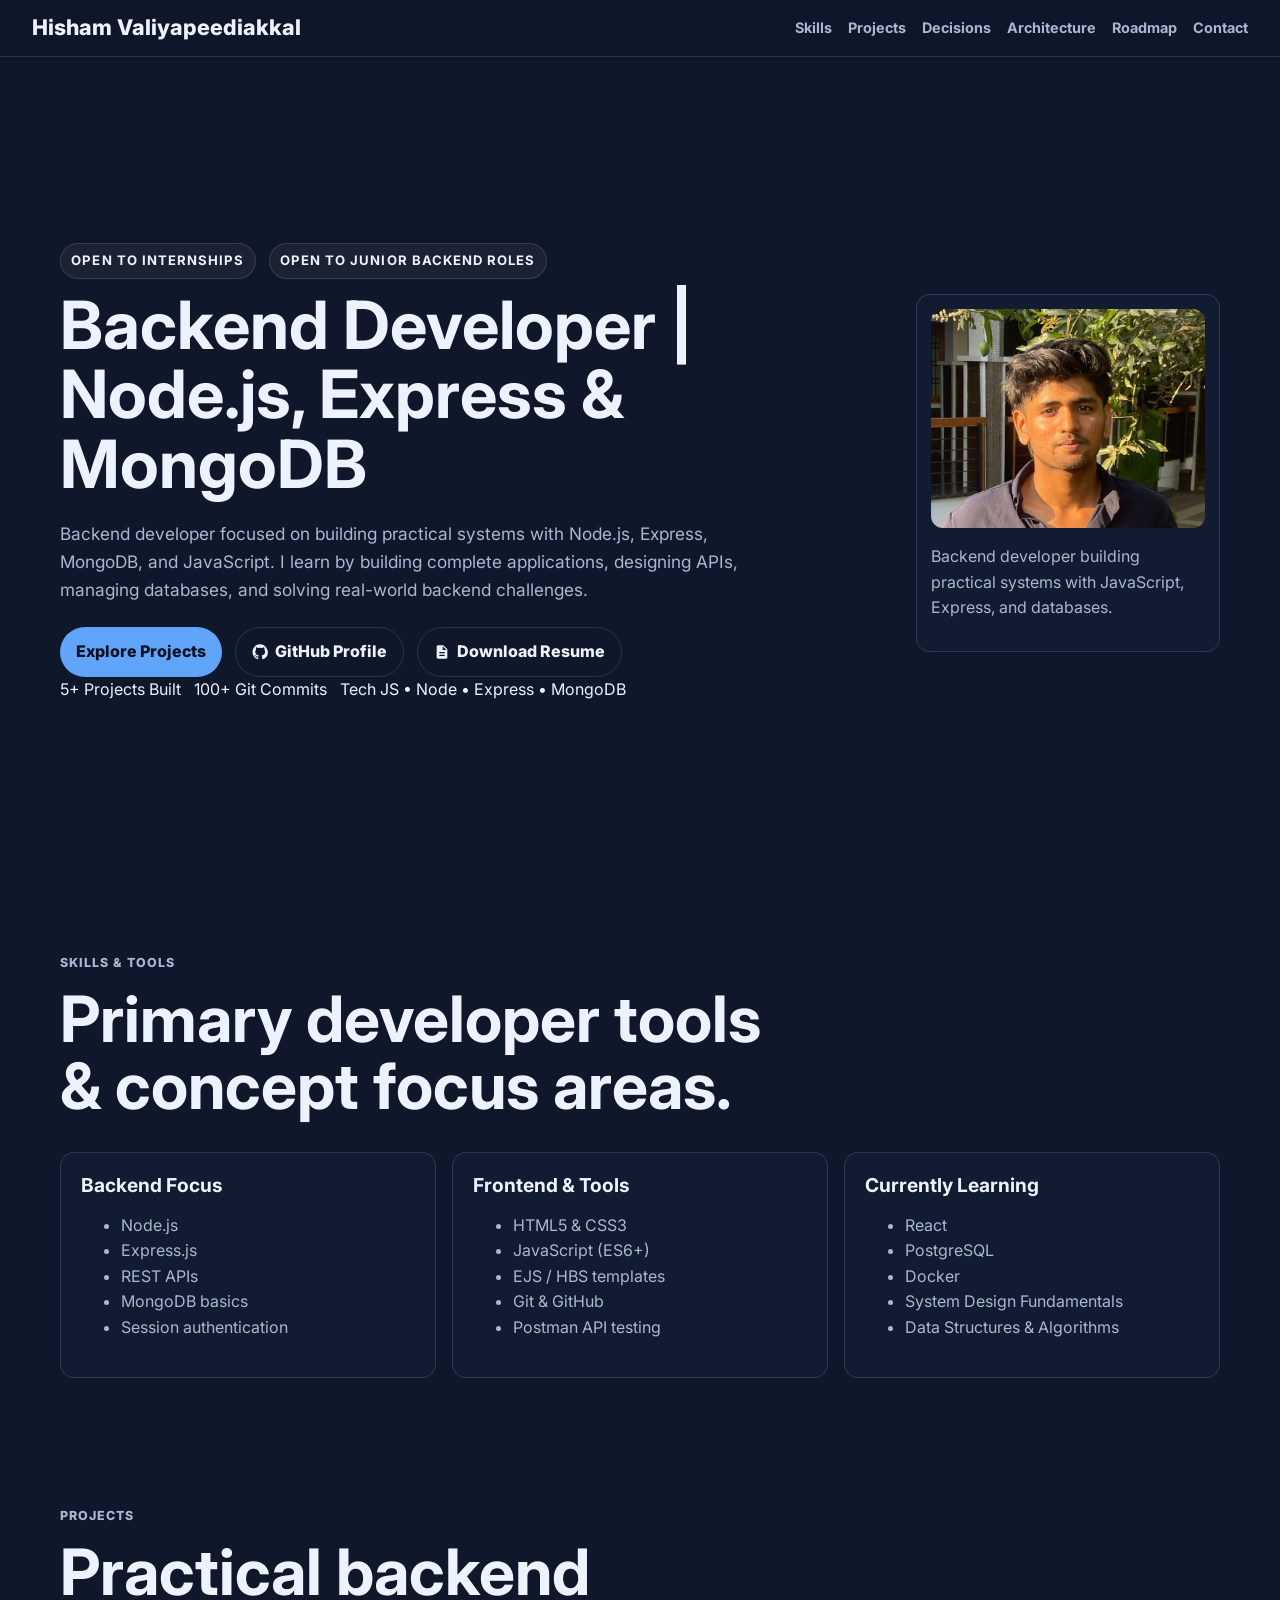
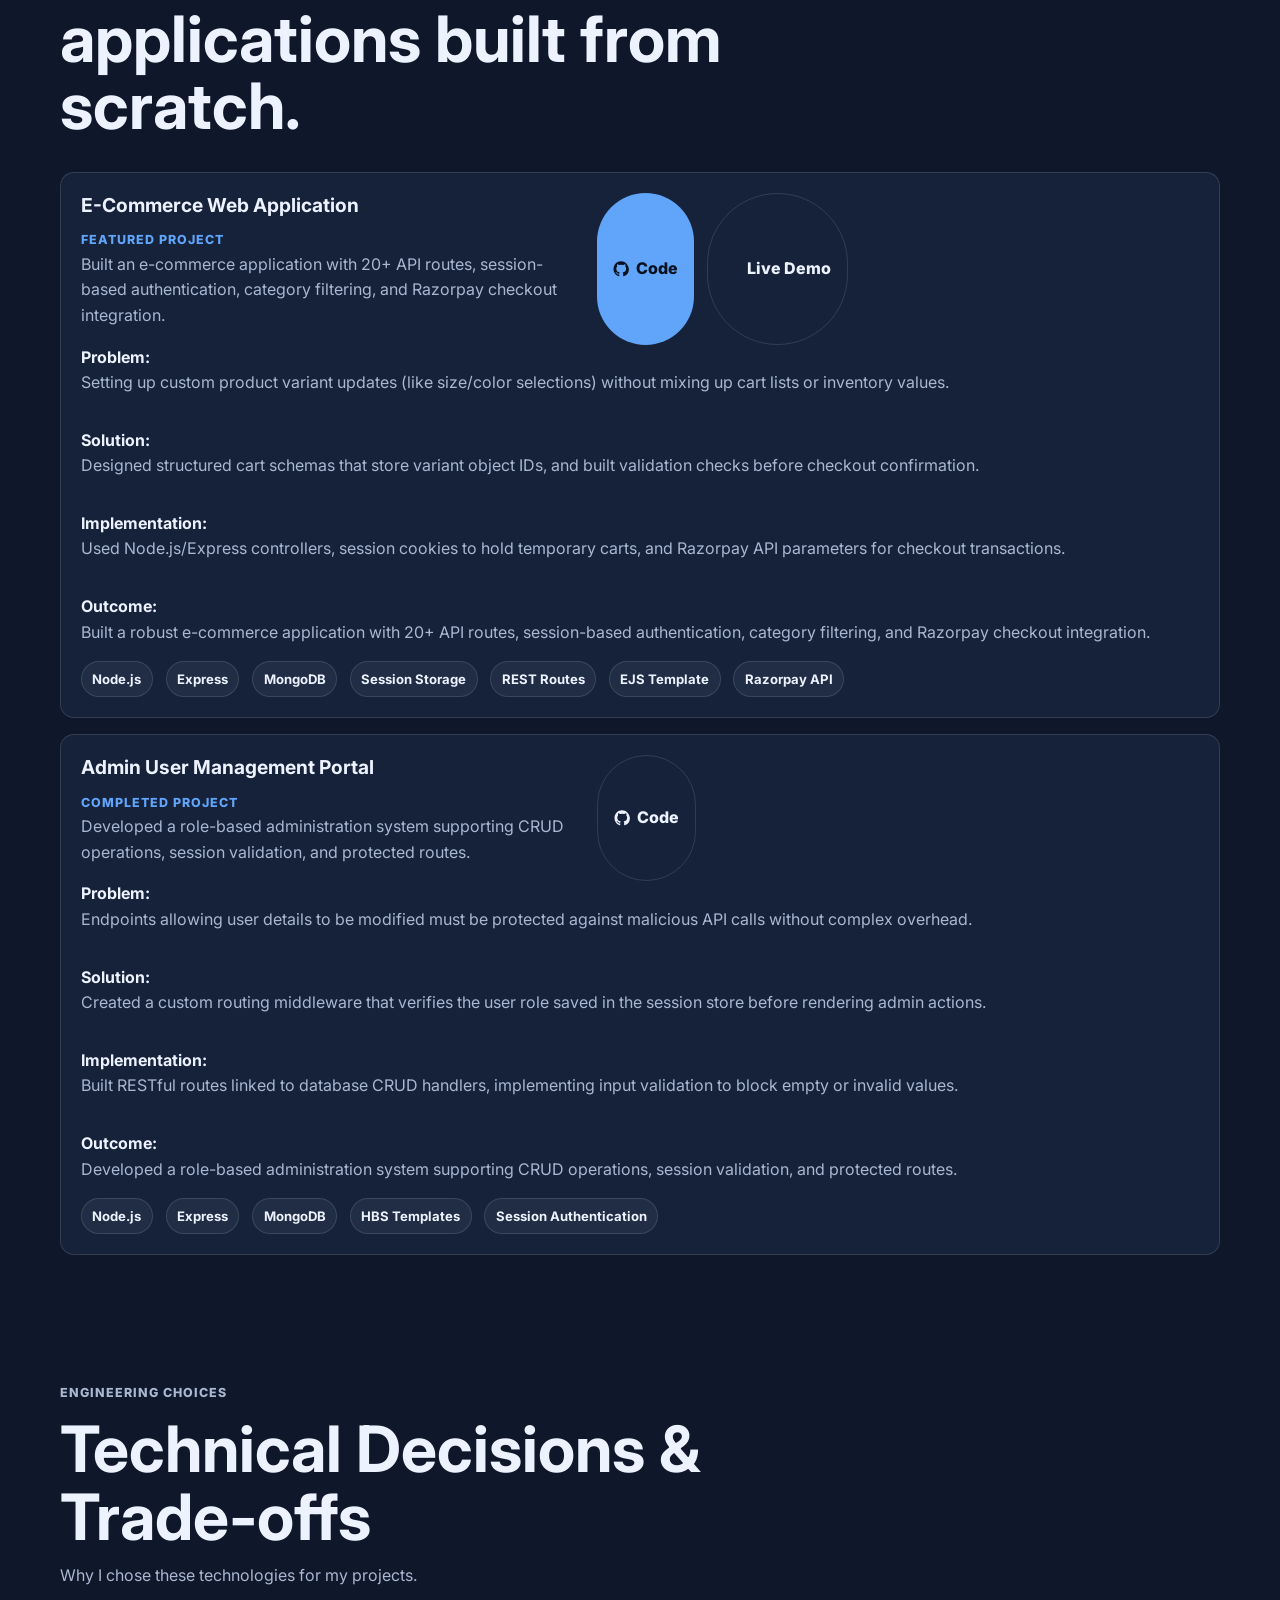
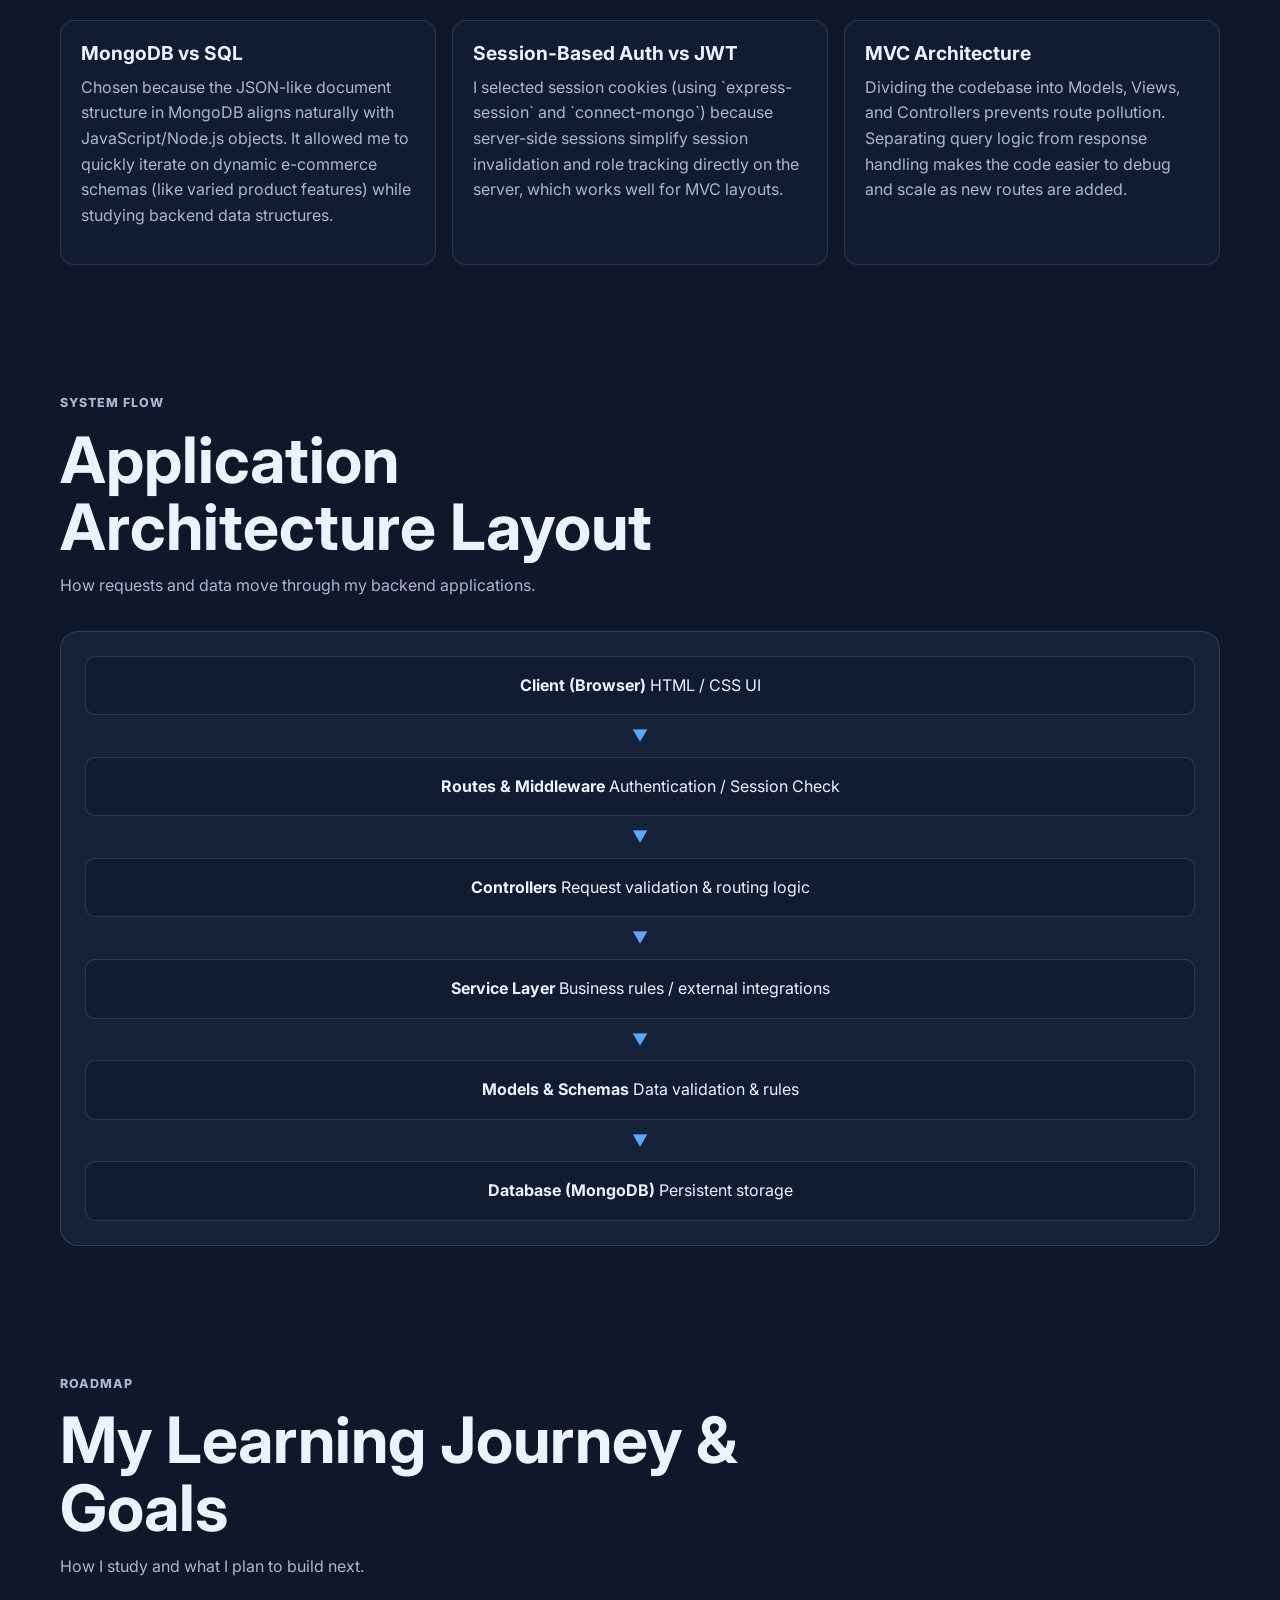
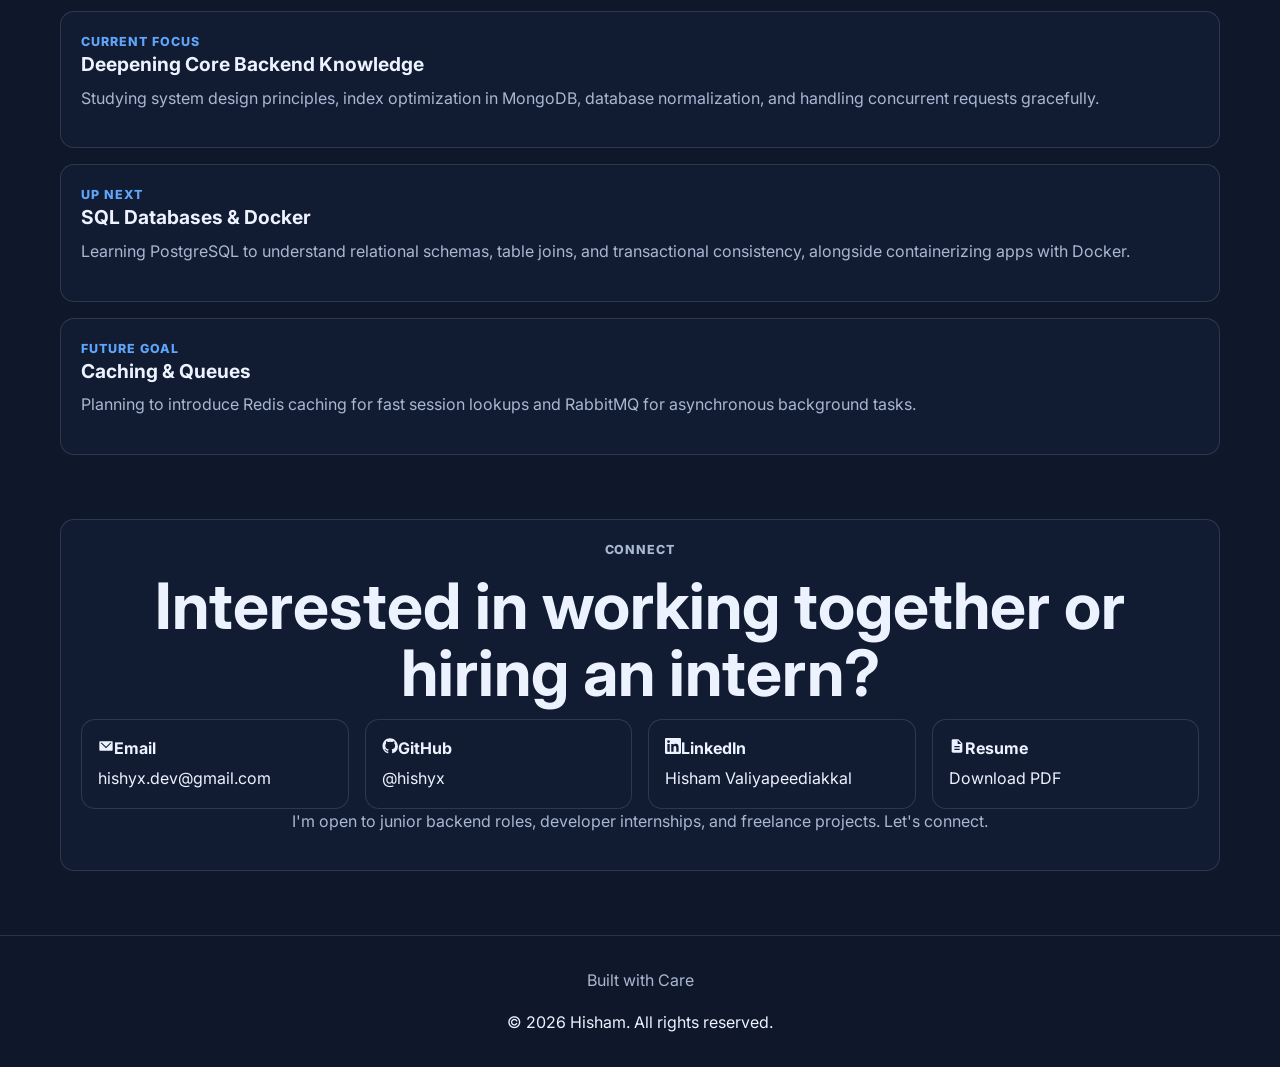
==== commit 419b1783: "Added projects and redesigned service page" ====
--- a/dev/index.html
+++ b/dev/index.html
@@ -32,26 +32,43 @@
         </symbol>
     </svg>
 
-    <header class="dev-header">
-        <a class="dev-brand" href="#top">Hisham Valiyapeediakkal</a>
-        <nav class="dev-nav" aria-label="Developer portfolio navigation">
+    <header class="dev-header site-header">
+        <a class="dev-brand brand" href="#top">
+            <span>Hisham Valiyapeediakkal</span>
+        </a>
+        <nav class="dev-nav nav-links" aria-label="Developer portfolio navigation">
             <a href="#skills">Skills</a>
             <a href="#projects">Projects</a>
-            <a href="#decisions">Technical Decisions</a>
+            <a href="#decisions">Decisions</a>
             <a href="#architecture">Architecture</a>
             <a href="#learning">Roadmap</a>
             <a href="#contact">Contact</a>
         </nav>
+        <details class="mobile-menu">
+            <summary aria-label="Open navigation">
+                <span></span>
+                <span></span>
+                <span></span>
+            </summary>
+            <nav aria-label="Mobile developer portfolio navigation">
+                <a href="#skills">Skills</a>
+                <a href="#projects">Projects</a>
+                <a href="#decisions">Decisions</a>
+                <a href="#architecture">Architecture</a>
+                <a href="#learning">Roadmap</a>
+                <a href="#contact">Contact</a>
+            </nav>
+        </details>
     </header>
 
     <main id="top">
         <section class="dev-hero dev-section">
-            <div>
+            <div class="dev-hero-copy">
                 <div class="dev-badges">
                     <span class="dev-badge availability">Open to Internships</span>
                     <span class="dev-badge availability">Open to Junior Backend Roles</span>
                 </div>
-                <h1 style="margin-top: 0.75rem;">Backend Developer | Node.js, Express & MongoDB</h1>
+                <h1>Backend Developer | Node.js, Express & MongoDB</h1>
                 <p class="dev-lead">
                     Backend developer focused on building practical systems with Node.js, Express, MongoDB, and JavaScript. I learn by building complete applications, designing APIs, managing databases, and solving real-world backend challenges.
                 </p>
--- a/styles.css
+++ b/styles.css
@@ -1,17 +1,20 @@
 @import url('https://fonts.googleapis.com/css2?family=Inter:wght@400;500;600;700;800&display=swap');
 
 :root {
-  --bg: #fffaf3;
-  --surface: #ffffff;
-  --surface-warm: #fff2df;
-  --text: #2b2118;
-  --muted: #74675c;
-  --primary: #e86f2d;
-  --primary-dark: #bd4d18;
-  --secondary: #246b58;
-  --border: #eadccf;
-  --shadow: 0 18px 45px rgba(76, 45, 20, 0.1);
-  --radius: 18px;
+  --bg: #080b10;
+  --bg-soft: #0d121a;
+  --surface: #111822;
+  --surface-strong: #172231;
+  --text: #f4f7fb;
+  --muted: #a8b3c5;
+  --subtle: #788397;
+  --primary: #6ee7b7;
+  --primary-strong: #34d399;
+  --accent: #8ab4ff;
+  --line: rgba(255, 255, 255, 0.11);
+  --line-strong: rgba(255, 255, 255, 0.18);
+  --shadow: 0 26px 70px rgba(0, 0, 0, 0.28);
+  --radius: 8px;
 }
 
 * {
@@ -26,7 +29,10 @@
   margin: 0;
   font-family: Inter, system-ui, -apple-system, BlinkMacSystemFont, "Segoe UI", sans-serif;
   color: var(--text);
-  background: var(--bg);
+  background:
+    radial-gradient(circle at 15% -10%, rgba(110, 231, 183, 0.12), transparent 32rem),
+    radial-gradient(circle at 88% 8%, rgba(138, 180, 255, 0.1), transparent 30rem),
+    var(--bg);
   line-height: 1.6;
   overflow-x: hidden;
 }
@@ -37,8 +43,49 @@
 }
 
 img {
+  display: block;
   max-width: 100%;
-  display: block;
+}
+
+h1,
+h2,
+h3,
+h4,
+p {
+  margin-top: 0;
+}
+
+h1 {
+  max-width: 980px;
+  margin-bottom: 1.25rem;
+  font-size: clamp(2.8rem, 8vw, 6.7rem);
+  line-height: 0.98;
+  letter-spacing: 0;
+}
+
+h2 {
+  margin-bottom: 0.8rem;
+  font-size: clamp(2rem, 5vw, 4.1rem);
+  line-height: 1.05;
+  letter-spacing: 0;
+}
+
+h3 {
+  margin-bottom: 0.6rem;
+  font-size: 1.2rem;
+  line-height: 1.25;
+}
+
+h4 {
+  margin-bottom: 0.75rem;
+  font-size: 0.86rem;
+  color: var(--primary);
+  letter-spacing: 0.08em;
+  text-transform: uppercase;
+}
+
+p {
+  color: var(--muted);
 }
 
 .icon-sprite {
@@ -49,31 +96,37 @@
 }
 
 .icon {
-  width: 1.05em;
-  height: 1.05em;
+  width: 1em;
+  height: 1em;
   display: inline-block;
+  fill: currentColor;
   flex-shrink: 0;
-  fill: currentColor;
 }
 
 .site-header {
   position: sticky;
   top: 0;
-  z-index: 10;
+  z-index: 20;
   display: flex;
   align-items: center;
   justify-content: space-between;
   gap: 1rem;
-  padding: 0.9rem 1rem;
-  background: rgba(255, 250, 243, 0.92);
-  border-bottom: 1px solid var(--border);
-  backdrop-filter: blur(12px);
+  padding: 0.55rem 1rem;
+  background: rgba(8, 11, 16, 0.86);
+  border-bottom: 1px solid var(--line);
+  backdrop-filter: blur(16px);
 }
 
 .brand {
+  display: grid;
+  gap: 0.05rem;
   flex-shrink: 0;
+  line-height: 1.1;
+}
+
+.brand span {
+  font-size: clamp(1.05rem, 2.5vw, 1.35rem);
   font-weight: 800;
-  letter-spacing: 0;
 }
 
 .nav-links {
@@ -81,91 +134,119 @@
   align-items: center;
   gap: 1rem;
   color: var(--muted);
+  font-size: 0.9rem;
+  font-weight: 700;
+}
+
+.nav-links a:hover {
+  color: var(--primary);
+}
+
+.mobile-menu {
+  position: relative;
+  display: flex;
+  align-items: center;
+  flex-shrink: 0;
+  line-height: 0;
+}
+
+.mobile-menu summary {
+  display: grid;
+  gap: 0.22rem;
+  place-items: center;
+  width: 2.1rem;
+  height: 1.8rem;
+  padding: 0;
+  list-style: none;
+  cursor: pointer;
+  background: transparent;
+  border: 0;
+  border-radius: 0;
+}
+
+.mobile-menu summary::-webkit-details-marker {
+  display: none;
+}
+
+.mobile-menu summary span {
+  width: 1rem;
+  height: 0.12rem;
+  background: var(--text);
+  border-radius: 999px;
+}
+
+.mobile-menu nav {
+  position: absolute;
+  top: calc(100% + 0.65rem);
+  right: 0;
+  display: grid;
+  gap: 0.25rem;
+  min-width: 12rem;
+  padding: 0.5rem;
+  background: rgba(17, 24, 34, 0.98);
+  border: 1px solid var(--line);
+  border-radius: var(--radius);
+  box-shadow: var(--shadow);
+}
+
+.mobile-menu nav a {
+  padding: 0.72rem 0.8rem;
+  color: var(--muted);
+  border-radius: 6px;
   font-size: 0.92rem;
-  font-weight: 600;
-}
-
-.nav-links a:hover {
-  color: var(--primary-dark);
+  font-weight: 800;
+}
+
+.mobile-menu nav a:hover {
+  color: var(--text);
+  background: rgba(255, 255, 255, 0.06);
 }
 
 .section {
-  width: min(1120px, calc(100% - 2rem));
+  width: min(1160px, calc(100% - 2rem));
   margin: 0 auto;
-  padding: 3.25rem 0;
+  padding: 4rem 0;
 }
 
 .hero {
   display: grid;
-  gap: 2.25rem;
-  align-items: center;
-  min-height: auto;
-  padding-top: 2.25rem;
-}
-
-.hero-content {
+  gap: 2rem;
+  align-items: end;
+  min-height: calc(100vh - 64px);
+  padding-top: 3rem;
+}
+
+.hero-copy {
+  max-width: 820px;
+  order: 2;
+}
+
+.hero-copy h1 {
   max-width: 760px;
+  font-size: clamp(2.25rem, 5.2vw, 4.4rem);
+  line-height: 1.05;
 }
 
 .eyebrow {
-  margin: 0 0 0.75rem;
-  color: var(--primary-dark);
+  margin-bottom: 0.85rem;
+  color: var(--primary);
   font-size: 0.78rem;
   font-weight: 800;
-  letter-spacing: 0.08em;
+  letter-spacing: 0.12em;
   text-transform: uppercase;
 }
 
-h1,
-h2,
-h3,
-p {
-  margin-top: 0;
-}
-
-h1 {
-  max-width: 760px;
-  margin-bottom: 1.1rem;
-  font-size: clamp(2.15rem, 11vw, 4.8rem);
-  line-height: 1.05;
-  letter-spacing: 0;
-}
-
-h2 {
-  margin-bottom: 0.8rem;
-  font-size: clamp(1.8rem, 8vw, 3.3rem);
-  line-height: 1.12;
-  letter-spacing: 0;
-}
-
-h3 {
-  margin-bottom: 0.5rem;
-  font-size: 1.1rem;
-  line-height: 1.3;
-}
-
-.hero-text,
-.section-heading p,
-.profile-card p,
-.info-card p,
-.benefit-item p,
-.pricing-card p,
-.contact-box p,
-.site-footer {
-  color: var(--muted);
-}
-
 .hero-text {
-  max-width: 640px;
-  margin-bottom: 1.5rem;
-  font-size: 1rem;
+  max-width: 720px;
+  margin-bottom: 1.6rem;
+  font-size: clamp(1rem, 2vw, 1.2rem);
 }
 
 .hero-actions,
 .contact-actions {
   display: flex;
   flex-direction: column;
-  gap: 0.8rem;
+  gap: 0.75rem;
 }
 
 .button {
@@ -173,13 +254,14 @@
   align-items: center;
   justify-content: center;
   gap: 0.5rem;
-  min-height: 3.25rem;
+  min-height: 3.15rem;
   width: 100%;
-  padding: 0.9rem 1.25rem;
-  border-radius: 999px;
+  padding: 0.82rem 1.2rem;
+  border-radius: var(--radius);
+  border: 1px solid transparent;
   font-weight: 800;
   text-align: center;
-  transition: transform 0.18s ease, background-color 0.18s ease;
+  transition: transform 0.18s ease, border-color 0.18s ease, background-color 0.18s ease;
 }
 
 .button:hover {
@@ -187,405 +269,545 @@
 }
 
 .button.primary {
-  color: white;
+  color: #05100c;
   background: var(--primary);
-  box-shadow: 0 10px 24px rgba(232, 111, 45, 0.25);
+  box-shadow: 0 14px 34px rgba(52, 211, 153, 0.18);
 }
 
 .button.primary:hover {
-  background: var(--primary-dark);
+  background: var(--primary-strong);
 }
 
 .button.secondary {
   color: var(--text);
-  background: white;
-  border: 1px solid var(--border);
+  background: rgba(255, 255, 255, 0.04);
+  border-color: var(--line-strong);
 }
 
 .trust-row {
   display: flex;
   flex-wrap: wrap;
-  gap: 0.65rem;
+  gap: 0.6rem;
   margin-top: 1.4rem;
 }
 
-.trust-row span {
-  padding: 0.45rem 0.75rem;
-  border: 1px solid var(--border);
+.trust-row span,
+.project-type,
+.project-meta span,
+.stack-row span {
+  display: inline-flex;
+  align-items: center;
+  min-height: 2rem;
+  padding: 0.38rem 0.65rem;
+  border: 1px solid var(--line);
   border-radius: 999px;
-  color: var(--secondary);
-  background: white;
-  font-size: 0.86rem;
+  color: var(--muted);
+  background: rgba(255, 255, 255, 0.035);
+  font-size: 0.82rem;
   font-weight: 700;
 }
 
-.profile-card,
-.info-card,
-.pricing-card,
-.contact-box {
-  background: var(--surface);
-  border: 1px solid var(--border);
+.trust-row span::before {
+  content: "";
+  width: 0.45rem;
+  height: 0.45rem;
+  margin-right: 0.45rem;
+  border-radius: 50%;
+  background: var(--primary);
+}
+
+.hero-panel {
+  display: grid;
+  gap: 1rem;
+  width: min(100%, 390px);
+  order: 1;
+  padding: 0.85rem;
+  background: rgba(17, 24, 34, 0.78);
+  border: 1px solid var(--line);
   border-radius: var(--radius);
   box-shadow: var(--shadow);
-}
-
-.profile-card {
-  position: relative;
-  display: grid;
-  gap: 0.9rem;
-  width: min(100%, 300px);
   justify-self: center;
-  padding: 0.8rem;
-  background: rgba(255, 255, 255, 0.78);
-  box-shadow: 0 18px 36px rgba(76, 45, 20, 0.08);
-  backdrop-filter: blur(10px);
-}
-
-.profile-card::before {
-  content: "";
-  position: absolute;
-  inset: -0.45rem;
-  z-index: -1;
-  border-radius: calc(var(--radius) + 10px);
-  background: linear-gradient(145deg, rgba(232, 111, 45, 0.12), rgba(36, 107, 88, 0.08));
-}
-
-.profile-card img {
+}
+
+.hero-panel img {
   width: 100%;
-  aspect-ratio: 1 / 1;
+  aspect-ratio: 5 / 4;
   object-fit: cover;
-  object-position: center 32%;
-  border-radius: 14px;
-  border: 1px solid rgba(234, 220, 207, 0.9);
-  filter: brightness(1.04) contrast(0.94) saturate(0.86);
-  opacity: 0.94;
-}
-
-.profile-card h2 {
-  margin-bottom: 0.3rem;
-  font-size: 1.35rem;
-}
-
-.icon-heading {
-  display: inline-flex;
-  align-items: center;
-  gap: 0.45rem;
-}
-
-.inline-icon-text {
-  display: inline-flex;
-  align-items: center;
-  gap: 0.25rem;
-  color: var(--secondary);
-  font-weight: 700;
-}
-
-.section-heading {
-  max-width: 720px;
-  margin: 0 auto 1.75rem;
-  text-align: center;
-}
-
-.section-heading.left {
-  margin: 0;
-  text-align: left;
-}
-
-.card-grid,
-.sample-grid {
-  display: grid;
-  gap: 1rem;
-}
-
-.info-card {
-  padding: 1rem;
-}
-
-.card-icon {
-  display: inline-flex;
-  align-items: center;
-  justify-content: center;
-  width: 2rem;
-  height: 2rem;
-  margin-bottom: 1rem;
-  border-radius: 50%;
-  color: white;
-  background: var(--secondary);
-  font-size: 0.9rem;
+  object-position: center 31%;
+  border-radius: 6px;
+  border: 1px solid var(--line);
+  filter: saturate(0.82) contrast(1.02);
+}
+
+.hero-panel h2 {
+  margin-bottom: 0;
+  font-size: 1.3rem;
+  line-height: 1.25;
+}
+
+.hero-panel p {
+  margin-bottom: 0.25rem;
+}
+
+.availability {
+  width: fit-content;
+  padding: 0.35rem 0.55rem;
+  color: var(--primary);
+  background: rgba(110, 231, 183, 0.08);
+  border: 1px solid rgba(110, 231, 183, 0.22);
+  border-radius: 999px;
+  font-size: 0.78rem;
   font-weight: 800;
 }
 
-.split-section {
-  display: grid;
-  gap: 1.5rem;
-  align-items: start;
-}
-
-.benefit-list {
-  display: grid;
-  gap: 0.75rem;
-}
-
-.benefit-item {
-  padding: 1rem;
-  border-left: 4px solid var(--primary);
-  border-radius: 12px;
-  background: var(--surface-warm);
-}
-
-.sample-card {
-  min-height: 210px;
-  display: flex;
-  flex-direction: column;
-  justify-content: space-between;
-  gap: 1rem;
-  padding: 1.25rem;
-  overflow: hidden;
-  border-radius: var(--radius);
-  color: white;
-  background: linear-gradient(145deg, rgba(43, 33, 24, 0.18), rgba(43, 33, 24, 0.7)), var(--primary);
-}
-
-.sample-card.bakery {
-  background-color: #d96f37;
-}
-
-.sample-card.salon {
-  background-color: #805a72;
-}
-
-.sample-card.tuition {
-  background-color: #246b58;
-}
-
-.sample-label {
-  margin-bottom: 0.4rem;
-  font-size: 0.78rem;
+.role-title {
+  margin-bottom: -0.35rem;
+  color: var(--text);
+  font-size: 0.82rem;
   font-weight: 800;
   letter-spacing: 0.08em;
   text-transform: uppercase;
-  opacity: 0.85;
-}
-
-.sample-card h3 {
-  max-width: 320px;
-  font-size: 1.35rem;
-}
-
-.sample-card a {
-  width: fit-content;
-  padding: 0.65rem 0.9rem;
-  border-radius: 999px;
-  background: rgba(255, 255, 255, 0.92);
-  color: var(--text);
-  font-size: 0.9rem;
-  font-weight: 800;
-}
-
-.pricing-section {
-  width: min(1120px, calc(100% - 2rem));
-}
-
-.pricing-grid {
-  display: grid;
-  gap: 1rem;
-  align-items: stretch;
-}
-
-.pricing-card {
-  position: relative;
-  display: grid;
-  align-content: start;
-  gap: 1.2rem;
-  padding: 1.25rem;
-  background: var(--surface);
-  border: 1px solid var(--border);
+}
+
+.section-heading {
+  max-width: 790px;
+  margin: 0 auto 2rem;
+  text-align: center;
+}
+
+.section-heading.left {
+  margin-left: 0;
+  text-align: left;
+}
+
+.featured-work {
+  border-top: 1px solid var(--line);
+}
+
+.case-study,
+.project-card,
+.service-grid article,
+.stack-board,
+.pricing-card,
+.final-cta {
+  background: rgba(17, 24, 34, 0.82);
+  border: 1px solid var(--line);
   border-radius: var(--radius);
   box-shadow: var(--shadow);
 }
 
-.pricing-card .button {
-  align-self: end;
-  width: 100%;
-}
-
-.pricing-card.highlighted {
-  order: -1;
-  border-color: rgba(232, 111, 45, 0.45);
-  background: linear-gradient(180deg, #fff7ed, #ffffff);
-  box-shadow: 0 22px 48px rgba(232, 111, 45, 0.14);
-}
-
-.pricing-badge {
-  width: fit-content;
-  padding: 0.35rem 0.65rem;
-  border-radius: 999px;
-  color: white;
-  background: var(--primary);
-  font-size: 0.78rem;
+.case-study {
+  display: grid;
+  gap: 1.5rem;
+  padding: 1rem;
+}
+
+.case-content {
+  padding: 0.4rem;
+}
+
+.project-meta,
+.project-card-top {
+  display: flex;
+  flex-wrap: wrap;
+  align-items: center;
+  justify-content: space-between;
+  gap: 0.75rem;
+  margin-bottom: 1rem;
+}
+
+.project-meta a,
+.project-card-top a,
+.text-link {
+  display: inline-flex;
+  align-items: center;
+  gap: 0.4rem;
+  color: var(--primary);
+  font-size: 0.92rem;
   font-weight: 800;
 }
 
-.price-label {
-  margin-bottom: 0.2rem;
-  color: var(--primary-dark);
-  font-weight: 800;
-}
-
-.pricing-card h3 {
-  margin-bottom: 0.45rem;
-  font-size: 2.3rem;
-}
-
-.pricing-card p {
-  margin-bottom: 0;
-}
-
-.pricing-card ul {
-  display: grid;
-  gap: 0.65rem;
+.case-content h3 {
+  max-width: 560px;
+  font-size: clamp(1.35rem, 2.4vw, 2rem);
+}
+
+.detail-grid {
+  display: grid;
+  gap: 1.5rem;
+  margin-top: 1.5rem;
+}
+
+.check-list,
+.feature-list {
+  display: grid;
+  gap: 0.55rem;
   margin: 0;
   padding: 0;
   list-style: none;
 }
 
-.pricing-card li {
-  padding-left: 1.7rem;
+.check-list li,
+.feature-list li {
   position: relative;
+  padding-left: 1.25rem;
   color: var(--muted);
 }
 
-.pricing-card li::before {
+.check-list li::before,
+.feature-list li::before {
   content: "";
   position: absolute;
   left: 0;
-  top: 0.55rem;
-  width: 0.65rem;
-  height: 0.65rem;
+  top: 0.64rem;
+  width: 0.42rem;
+  height: 0.42rem;
   border-radius: 50%;
-  background: var(--secondary);
-}
-
-.about-section {
-  padding-top: 2rem;
-}
-
-.about-card {
-  display: grid;
-  gap: 1.25rem;
+  background: var(--primary);
+}
+
+.muted-list li::before {
+  background: var(--accent);
+}
+
+.case-visual {
+  position: relative;
+  min-height: 430px;
+  padding: 1rem;
+  overflow: hidden;
+  background:
+    linear-gradient(145deg, rgba(255, 255, 255, 0.08), rgba(255, 255, 255, 0.02)),
+    #0a0f16;
+  border: 1px solid var(--line);
+  border-radius: var(--radius);
+}
+
+.browser-shot {
+  margin: 0;
+  background: #101722;
+  border: 1px solid var(--line-strong);
+  border-radius: var(--radius);
+  overflow: hidden;
+}
+
+.desktop-shot {
+  width: min(100%, 640px);
+}
+
+.mobile-shot {
+  position: absolute;
+  right: 1rem;
+  bottom: 1rem;
+  width: min(44%, 220px);
+  padding: 0.65rem;
+  border-radius: 22px;
+  box-shadow: -22px 22px 50px rgba(0, 0, 0, 0.35);
+}
+
+.browser-bar {
+  display: flex;
+  gap: 0.35rem;
+  padding: 0.65rem;
+  border-bottom: 1px solid var(--line);
+}
+
+.browser-bar span,
+.mobile-speaker {
+  display: block;
+  background: var(--line-strong);
+}
+
+.browser-bar span {
+  width: 0.58rem;
+  height: 0.58rem;
+  border-radius: 50%;
+}
+
+.mobile-speaker {
+  width: 3.1rem;
+  height: 0.28rem;
+  margin: 0 auto 0.65rem;
+  border-radius: 999px;
+}
+
+.shot-image {
+  width: 100%;
+  display: block;
+  background: #05070a;
+  object-fit: cover;
+  object-position: top center;
+}
+
+.desktop-image {
+  aspect-ratio: 16 / 9;
+}
+
+.mobile-image {
+  aspect-ratio: 9 / 16;
+  border-radius: 14px;
+}
+
+.browser-shot figcaption {
+  color: var(--muted);
+  font-size: 0.84rem;
+  font-weight: 700;
+}
+
+.browser-shot figcaption {
+  padding: 0.7rem 0.85rem;
+  margin: 0;
+  border-top: 1px solid var(--line);
+}
+
+.project-grid,
+.service-grid,
+.pricing-grid,
+.why-grid {
+  display: grid;
+  gap: 1rem;
+}
+
+.project-card {
+  display: flex;
+  flex-direction: column;
+  gap: 1rem;
+  padding: 1.2rem;
+}
+
+.project-card.large {
+  background: linear-gradient(180deg, rgba(138, 180, 255, 0.08), rgba(17, 24, 34, 0.88));
+}
+
+.project-card h3 {
+  font-size: clamp(1.45rem, 3vw, 2.3rem);
+}
+
+.logiafun-preview {
+  padding: 0.75rem;
+  overflow: hidden;
+  background: #070b10;
+  border: 1px solid var(--line);
+  border-radius: var(--radius);
+}
+
+.logiafun-preview img {
+  display: block;
+  width: 100%;
+  background: #05070a;
+  border: 1px solid var(--line-strong);
+  border-radius: 6px;
+  aspect-ratio: 16 / 9;
+  object-fit: cover;
+  object-position: top center;
+}
+
+.feature-list {
+  grid-template-columns: repeat(2, minmax(0, 1fr));
+}
+
+.feature-list.compact {
+  grid-template-columns: 1fr;
+}
+
+.stack-row {
+  display: flex;
+  flex-wrap: wrap;
+  gap: 0.5rem;
+  margin-top: auto;
+}
+
+.challenge {
+  margin-bottom: 0;
+  padding-top: 1rem;
+  border-top: 1px solid var(--line);
+}
+
+.challenge strong {
+  color: var(--text);
+}
+
+.service-grid article {
+  padding: 1.2rem;
+}
+
+.service-grid p,
+.project-card p,
+.pricing-card p {
+  margin-bottom: 0;
+}
+
+.stack-section {
+  display: grid;
+  gap: 1.5rem;
+}
+
+.stack-board {
+  display: grid;
+  gap: 0;
+  overflow: hidden;
+}
+
+.stack-board div {
+  padding: 1.1rem;
+  border-bottom: 1px solid var(--line);
+}
+
+.stack-board div:last-child {
+  border-bottom: 0;
+}
+
+.stack-board h3 {
+  color: var(--primary);
+  font-size: 0.88rem;
+  letter-spacing: 0.08em;
+  text-transform: uppercase;
+}
+
+.stack-board p {
+  margin-bottom: 0;
+  color: var(--text);
+  font-weight: 700;
+}
+
+.learning {
+  background: rgba(110, 231, 183, 0.05);
+}
+
+.pricing-card {
+  padding: 1.25rem;
+}
+
+.pricing-card span {
+  color: var(--primary);
+  font-size: 0.86rem;
+  font-weight: 800;
+}
+
+.pricing-card h3 {
+  margin: 0.35rem 0 0.65rem;
+  font-size: clamp(2rem, 4vw, 3rem);
+}
+
+.pricing-card.featured {
+  border-color: rgba(110, 231, 183, 0.38);
+  background: linear-gradient(180deg, rgba(110, 231, 183, 0.1), rgba(17, 24, 34, 0.9));
+}
+
+.why-section {
+  display: grid;
+  gap: 1.5rem;
+  align-items: start;
+}
+
+.why-grid div {
+  padding: 1rem;
+  color: var(--text);
+  background: rgba(255, 255, 255, 0.045);
+  border: 1px solid var(--line);
+  border-radius: var(--radius);
+  font-weight: 800;
+}
+
+.final-cta {
+  display: grid;
+  gap: 1rem;
   align-items: center;
-  padding: 1.25rem;
-  overflow: hidden;
-  background: white;
-  border: 1px solid var(--border);
-  border-radius: var(--radius);
-  box-shadow: var(--shadow);
-}
-
-.about-card img {
-  width: 100%;
-  aspect-ratio: 4 / 3;
-  object-fit: cover;
-  border-radius: 14px;
-}
-
-.contact-section {
-  padding-bottom: 2rem;
-}
-
-.contact-box {
-  padding: 1.5rem;
-  overflow-wrap: anywhere;
-  text-align: center;
-  background: var(--surface-warm);
-}
-
-.contact-box p {
-  max-width: 660px;
-  margin-left: auto;
-  margin-right: auto;
+  margin-bottom: 2rem;
+  padding: 1rem;
+  background:
+    linear-gradient(135deg, rgba(110, 231, 183, 0.12), rgba(138, 180, 255, 0.08)),
+    var(--surface);
+}
+
+.final-cta .eyebrow {
+  margin-bottom: 0.45rem;
+  font-size: 0.7rem;
+}
+
+.final-cta h2 {
+  max-width: 520px;
+  margin-bottom: 0;
+  font-size: clamp(1.35rem, 2.8vw, 2.15rem);
+  line-height: 1.15;
+}
+
+.final-cta .contact-actions {
+  gap: 0.55rem;
+}
+
+.final-cta .button {
+  min-height: 2.6rem;
+  padding: 0.62rem 0.85rem;
+  font-size: 0.9rem;
 }
 
 .site-footer {
   padding: 2rem 1rem;
+  color: var(--subtle);
   text-align: center;
+  border-top: 1px solid var(--line);
+}
+
+.site-footer p {
+  margin-bottom: 0;
   font-size: 0.92rem;
-}
-
-.portfolio-link-section {
-  width: min(720px, calc(100% - 2rem));
-  padding-top: 0;
-  padding-bottom: 1.5rem;
-  text-align: center;
-}
-
-.portfolio-link-card {
-  padding: 1rem;
-  overflow-wrap: anywhere;
-  border: 1px solid var(--border);
-  border-radius: 14px;
-  background: rgba(255, 255, 255, 0.58);
-}
-
-.portfolio-link-title {
-  margin-bottom: 0.25rem;
-  color: var(--text);
-  font-size: 1rem;
-  font-weight: 800;
-}
-
-.portfolio-link-copy {
-  max-width: 460px;
-  margin: 0 auto 0.7rem;
-  color: var(--muted);
-  font-size: 0.95rem;
-}
-
-.portfolio-link-section a {
-  display: inline-flex;
-  align-items: center;
-  min-height: 2.4rem;
-  padding: 0.45rem 0.85rem;
-  border: 1px solid var(--border);
-  border-radius: 999px;
-  color: var(--primary-dark);
-  background: white;
-  font-size: 0.9rem;
-  font-weight: 800;
 }
 
 @media (max-width: 420px) {
   .section {
-    width: min(100% - 1.5rem, 1120px);
-    padding: 2.75rem 0;
+    width: min(100% - 1.35rem, 1160px);
+    padding: 3.25rem 0;
   }
 
   .site-header {
-    padding: 0.8rem 0.75rem;
-  }
-
-  .brand {
-    font-size: 0.95rem;
-  }
-
-  .eyebrow {
-    font-size: 0.72rem;
+    padding: 0.55rem 0.7rem;
+  }
+
+  .brand span {
+    max-width: 14.5rem;
+    overflow: hidden;
+    font-size: 1.05rem;
+    text-overflow: ellipsis;
+    white-space: nowrap;
   }
 
   h1 {
-    font-size: clamp(2rem, 10.5vw, 2.75rem);
+    font-size: clamp(2.15rem, 11vw, 3rem);
   }
 
   h2 {
-    font-size: clamp(1.65rem, 8.5vw, 2.2rem);
-  }
-
-  .profile-card {
-    width: min(100%, 270px);
-  }
-
-  .trust-row span {
-    font-size: 0.8rem;
+    font-size: clamp(1.8rem, 10vw, 2.45rem);
+  }
+
+  .feature-list {
+    grid-template-columns: 1fr;
+  }
+
+  .case-visual {
+    min-height: 360px;
+  }
+
+  .mobile-shot {
+    width: 52%;
+  }
+
+  .final-cta {
+    padding: 1.35rem;
+  }
+
+  .final-cta h2 {
+    max-width: 16rem;
+    font-size: clamp(1.25rem, 7vw, 1.7rem);
+    line-height: 1.2;
+  }
+}
+
+@media (max-width: 719px) {
+  .brand span {
+    max-width: calc(100vw - 4.8rem);
+    overflow: hidden;
+    text-overflow: ellipsis;
+    white-space: nowrap;
   }
 }
 
@@ -599,103 +821,90 @@
   .button {
     width: fit-content;
   }
-}
-
-@media (min-width: 680px) {
-  .section {
-    padding: 4rem 0;
-  }
-
-  .hero {
-    min-height: calc(100vh - 68px);
-    padding-top: 2.5rem;
-  }
-
-  .hero-text {
-    font-size: 1.08rem;
-  }
-
-  .profile-card {
-    width: min(100%, 340px);
-  }
-
-  .profile-card::before {
-    inset: -0.65rem;
-  }
-
+
+  .pricing-grid,
+  .service-grid {
+    grid-template-columns: repeat(2, minmax(0, 1fr));
+  }
+}
+
+@media (min-width: 720px) {
   .nav-links {
     display: flex;
   }
 
-  .card-grid {
+  .mobile-menu {
+    display: none;
+  }
+
+  .detail-grid,
+  .why-section,
+  .stack-section,
+  .final-cta {
+    grid-template-columns: 0.9fr 1.1fr;
+  }
+
+  .project-grid {
     grid-template-columns: repeat(2, minmax(0, 1fr));
   }
 
-  .sample-grid {
-    grid-template-columns: repeat(3, minmax(0, 1fr));
-  }
-
-  .about-card {
-    grid-template-columns: 0.8fr 1.2fr;
-    padding: 2rem;
-  }
-}
-
-@media (min-width: 760px) and (max-width: 919px) {
-  .pricing-grid {
-    grid-template-columns: repeat(3, minmax(0, 1fr));
-  }
-
-  .pricing-card.highlighted {
-    order: 0;
-  }
-
-  .pricing-card {
-    padding: 1rem;
-  }
-
-  .pricing-card h3 {
-    font-size: 2rem;
-  }
-}
-
-@media (min-width: 920px) {
+  .project-card.large {
+    grid-column: 1 / -1;
+  }
+
+  .why-grid {
+    grid-template-columns: repeat(2, minmax(0, 1fr));
+  }
+}
+
+@media (min-width: 940px) {
   .site-header {
     padding: 1rem 2rem;
   }
 
   .hero {
-    grid-template-columns: minmax(0, 1.45fr) minmax(260px, 0.55fr);
-    gap: 3.5rem;
-  }
-
-  .profile-card {
+    grid-template-columns: minmax(0, 1.45fr) minmax(310px, 0.55fr);
+    gap: 3rem;
+  }
+
+  .hero-copy {
+    order: 1;
+  }
+
+  .hero-panel {
+    order: 2;
     justify-self: end;
   }
 
-  .split-section {
-    grid-template-columns: 0.85fr 1.15fr;
-  }
-
-  .card-grid {
+  .case-study {
+    grid-template-columns: minmax(0, 1.05fr) minmax(390px, 0.95fr);
+    padding: 1.35rem;
+  }
+
+  .service-grid {
+    grid-template-columns: repeat(3, minmax(0, 1fr));
+  }
+
+  .pricing-grid {
     grid-template-columns: repeat(4, minmax(0, 1fr));
   }
 
-  .pricing-grid {
-    grid-template-columns: repeat(3, minmax(0, 1fr));
-  }
-
-  .pricing-card {
-    padding: 1.4rem;
-  }
-
-  .pricing-card.highlighted {
-    order: 0;
-    transform: translateY(-0.5rem);
-  }
-}
-
-/* Developer portfolio page */
+  .stack-board {
+    grid-template-columns: repeat(5, minmax(0, 1fr));
+  }
+
+  .stack-board div {
+    min-height: 160px;
+    border-right: 1px solid var(--line);
+    border-bottom: 0;
+  }
+
+  .stack-board div:last-child {
+    border-right: 0;
+  }
+}
+
+/* Developer portfolio page compatibility */
 .dev-page {
   --dev-bg: #0f172a;
   --dev-surface: #111c33;
@@ -708,58 +917,78 @@
   background: var(--dev-bg);
 }
 
-.dev-page a {
-  color: inherit;
-}
-
-.dev-header {
-  position: sticky;
-  top: 0;
-  z-index: 10;
-  display: flex;
-  align-items: center;
-  justify-content: space-between;
-  gap: 1rem;
-  padding: 1rem 1.25rem;
+.dev-page p {
+  color: var(--dev-muted);
+}
+
+.dev-brand,
+.dev-project-card h3,
+.dev-skill-card h3,
+.dev-contact h2,
+.dev-heading h2 {
+  color: var(--dev-text);
+}
+
+.dev-page .site-header {
   background: rgba(15, 23, 42, 0.9);
-  border-bottom: 1px solid var(--dev-border);
-  backdrop-filter: blur(12px);
-}
-
-.dev-brand {
+  border-bottom-color: var(--dev-border);
+}
+
+.dev-page .nav-links {
+  color: var(--dev-muted);
+}
+
+.dev-page .nav-links a:hover {
+  color: var(--dev-primary);
+}
+
+.dev-page .mobile-menu summary span {
+  background: var(--dev-text);
+}
+
+.dev-page .mobile-menu nav {
+  background: rgba(17, 28, 51, 0.98);
+  border-color: var(--dev-border);
+}
+
+.dev-page .mobile-menu nav a {
+  color: var(--dev-muted);
+}
+
+.dev-page .mobile-menu nav a:hover {
   color: var(--dev-text);
-  font-weight: 800;
-}
-
-.dev-nav {
-  display: none;
-  align-items: center;
-  gap: 1rem;
-  color: var(--dev-muted);
-  font-size: 0.9rem;
-  font-weight: 700;
-}
-
-.dev-nav a:hover {
-  color: var(--dev-primary);
 }
 
 .dev-section {
-  width: min(1120px, calc(100% - 2rem));
+  width: min(1160px, calc(100% - 2rem));
   margin: 0 auto;
   padding: 4rem 0;
 }
 
+.dev-hero,
+.dev-about,
+.dev-excellence,
+.dev-project-top,
+.dev-project-details,
+.dev-approach {
+  display: grid;
+  gap: 1.5rem;
+}
+
 .dev-hero {
-  display: grid;
-  gap: 2rem;
   align-items: center;
   min-height: calc(100vh - 68px);
 }
 
+.dev-hero-copy {
+  order: 2;
+}
+
 .dev-eyebrow,
-.dev-tag {
-  margin: 0 0 0.75rem;
+.dev-tag,
+.dev-status,
+.dev-badge,
+.journey-badge {
   color: var(--dev-primary);
   font-size: 0.78rem;
   font-weight: 800;
@@ -769,21 +998,9 @@
 
 .dev-hero h1 {
   max-width: 760px;
-  font-size: clamp(2.4rem, 9vw, 5rem);
-}
-
-.dev-lead,
-.dev-heading p,
-.dev-profile p,
-.dev-project-card p,
-.dev-skill-card p,
-.dev-copy p,
-.dev-approach p,
-.dev-architecture-card p,
-.dev-principles p,
-.dev-contact-note,
-.dev-footer span {
-  color: var(--dev-muted);
+  margin-top: 0.75rem;
+  font-size: clamp(2.15rem, 5.2vw, 4.4rem);
+  line-height: 1.05;
 }
 
 .dev-lead {
@@ -794,96 +1011,79 @@
 
 .dev-actions,
 .dev-card-actions,
-.dev-contact-links {
+.dev-contact-links,
+.dev-badges,
+.dev-stats-row,
+.dev-stack {
   display: flex;
   flex-wrap: wrap;
   gap: 0.8rem;
 }
 
-.dev-card-actions {
-  align-items: flex-start;
-}
-
-.dev-scroll-link {
-  display: inline-flex;
-  margin-top: 1.5rem;
-  color: var(--dev-muted);
-  font-size: 0.9rem;
-  font-weight: 800;
-  text-transform: uppercase;
-  letter-spacing: 0.08em;
-}
-
 .dev-button,
 .dev-card-actions a,
-.dev-contact-links a {
+.dev-contact-links a,
+.dev-btn-link {
   display: inline-flex;
   align-items: center;
   justify-content: center;
   gap: 0.45rem;
-  min-height: 3rem;
-  padding: 0.75rem 1rem;
+  min-height: 2.8rem;
+  padding: 0.7rem 1rem;
   border-radius: 999px;
   font-weight: 800;
 }
 
-.dev-card-actions a {
-  min-height: 2.45rem;
-  padding: 0.55rem 0.85rem;
-  font-size: 0.86rem;
-}
-
 .dev-button.primary,
 .dev-card-actions a:first-child,
-.dev-contact-links a {
+.dev-contact-links a,
+.dev-btn-link.code {
   color: #07111f;
   background: var(--dev-primary);
 }
 
 .dev-button.secondary,
-.dev-card-actions a:last-child {
+.dev-card-actions a:last-child,
+.dev-btn-link.demo {
   color: var(--dev-text);
   background: transparent;
   border: 1px solid var(--dev-border);
 }
 
+.dev-scroll-link,
+.dev-github-line a {
+  display: inline-flex;
+  color: var(--dev-primary);
+  font-weight: 800;
+}
+
 .dev-profile,
 .dev-project-card,
 .dev-skill-card,
-.dev-contact {
+.dev-contact,
+.dev-architecture-card,
+.dev-workflow,
+.dev-contact-grid a,
+.decision-card,
+.journey-item {
   background: var(--dev-surface);
   border: 1px solid var(--dev-border);
-  border-radius: 18px;
+  border-radius: 14px;
 }
 
 .dev-profile {
-  position: relative;
-  width: min(100%, 340px);
+  width: min(100%, 390px);
+  order: 1;
   justify-self: center;
   padding: 0.85rem;
-  background: rgba(17, 28, 51, 0.78);
-  box-shadow: 0 22px 44px rgba(0, 0, 0, 0.22);
-  backdrop-filter: blur(10px);
-}
-
-.dev-profile::before {
-  content: "";
-  position: absolute;
-  inset: -0.65rem;
-  z-index: -1;
-  border-radius: 28px;
-  background: linear-gradient(145deg, rgba(96, 165, 250, 0.18), rgba(255, 255, 255, 0.04));
 }
 
 .dev-profile img {
   width: 100%;
-  aspect-ratio: 1 / 1;
+  aspect-ratio: 5 / 4;
   object-fit: cover;
   object-position: center 32%;
-  border-radius: 14px;
-  border: 1px solid rgba(255, 255, 255, 0.12);
-  filter: brightness(1.03) contrast(0.95) saturate(0.88);
-  opacity: 0.94;
+  border-radius: 12px;
   margin-bottom: 1rem;
 }
 
@@ -892,105 +1092,43 @@
   margin-bottom: 2rem;
 }
 
-.dev-heading.left {
-  margin: 0;
-}
-
-.dev-heading h2,
-.dev-contact h2 {
-  font-size: clamp(2rem, 6vw, 3.2rem);
-}
-
-.dev-about {
-  display: grid;
-  gap: 1.5rem;
-  align-items: start;
-  border-top: 1px solid var(--dev-border);
-}
-
-.dev-copy {
+.dev-project-grid,
+.dev-skill-grid,
+.dev-card-row,
+.dev-architecture-grid,
+.dev-learning-grid,
+.dev-contact-grid,
+.dev-decisions-grid,
+.journey-timeline,
+.project-rewrite-grid,
+.dev-principles,
+.dev-steps {
   display: grid;
   gap: 1rem;
 }
 
-.dev-copy strong {
-  color: var(--dev-text);
-}
-
-.dev-project-grid,
-.dev-skill-grid {
-  display: grid;
-  gap: 1rem;
-}
-
 .dev-project-card,
-.dev-skill-card {
+.dev-skill-card,
+.dev-contact,
+.dev-architecture-card,
+.decision-card,
+.journey-item {
   padding: 1.25rem;
 }
 
-.dev-project-card.featured {
+.dev-project-card.featured,
+.dev-surface-strong,
+.diagram-container {
   background: var(--dev-surface-strong);
 }
 
-.dev-project-top,
-.dev-project-details,
-.dev-excellence {
-  display: grid;
-  gap: 1.5rem;
-}
-
-.dev-title-row {
-  display: flex;
-  flex-wrap: wrap;
-  gap: 0.75rem;
-  align-items: center;
-  margin-bottom: 0.75rem;
-}
-
-.dev-title-row h3 {
-  margin-bottom: 0;
-  font-size: clamp(1.8rem, 5vw, 2.6rem);
-}
-
-.dev-status {
-  padding: 0.3rem 0.55rem;
-  border-radius: 999px;
-  color: var(--dev-primary);
-  background: rgba(96, 165, 250, 0.1);
-  border: 1px solid rgba(96, 165, 250, 0.3);
-  font-size: 0.72rem;
-  font-weight: 800;
-  letter-spacing: 0.08em;
-  text-transform: uppercase;
-}
-
-.dev-project-details {
-  margin-top: 1.5rem;
-  padding-top: 1.5rem;
-  border-top: 1px solid var(--dev-border);
-}
-
-.dev-project-details h4 {
-  margin: 0 0 0.75rem;
-  color: var(--dev-text);
-}
-
 .dev-list {
-  display: grid;
-  gap: 0.65rem;
-  margin: 0;
-  padding-left: 1.1rem;
   color: var(--dev-muted);
 }
 
-.dev-stack {
-  display: flex;
-  flex-wrap: wrap;
-  gap: 0.5rem;
-  margin: 1.2rem 0;
-}
-
-.dev-stack span {
+.dev-stack span,
+.dev-badge,
+.dev-learning-grid span {
   padding: 0.4rem 0.65rem;
   border: 1px solid var(--dev-border);
   border-radius: 999px;
@@ -1000,170 +1138,16 @@
   font-weight: 700;
 }
 
-.dev-subsection {
-  margin-top: 4rem;
-}
-
-.dev-card-row,
-.dev-architecture-grid,
-.dev-learning-grid,
-.dev-contact-grid {
-  display: grid;
-  gap: 1rem;
-}
-
-.dev-github-line {
-  display: flex;
-  flex-direction: column;
-  gap: 1rem;
-  margin-top: 2rem;
-  padding-top: 1.5rem;
-  border-top: 1px solid var(--dev-border);
-}
-
-.dev-github-line p {
-  margin: 0;
-  color: var(--dev-muted);
-}
-
-.dev-github-line a {
-  display: inline-flex;
-  align-items: center;
-  gap: 0.45rem;
-  color: var(--dev-primary);
-  font-weight: 800;
-}
-
-.dev-architecture-card {
-  position: relative;
-  min-height: 180px;
-  padding: 1.25rem;
-  overflow: hidden;
-  background: var(--dev-surface);
-  border: 1px solid var(--dev-border);
-  border-radius: 18px;
-}
-
-.dev-architecture-card span {
-  position: absolute;
-  top: 1rem;
-  right: 1rem;
-  color: rgba(96, 165, 250, 0.18);
-  font-size: 2.4rem;
-  font-weight: 800;
-}
-
-.dev-architecture-card h3 {
-  margin-top: 2rem;
-}
-
-.dev-learning-grid span {
-  padding: 1rem;
-  border-radius: 14px;
-  color: var(--dev-text);
-  background: rgba(255, 255, 255, 0.05);
-  border: 1px solid var(--dev-border);
-  font-weight: 800;
-}
-
-.dev-approach {
-  display: grid;
-  gap: 1.5rem;
-  align-items: start;
-}
-
-.dev-steps {
-  display: grid;
-  gap: 0.75rem;
-}
-
-.dev-steps div {
-  padding: 1rem;
-  border: 1px solid var(--dev-border);
-  border-radius: 14px;
-  color: var(--dev-muted);
-  background: var(--dev-surface);
-  font-weight: 700;
-}
-
-.dev-steps span {
-  margin-right: 0.75rem;
-  color: var(--dev-primary);
-  font-weight: 800;
-}
-
-.dev-excellence {
-  align-items: start;
-  padding-top: 5rem;
-  padding-bottom: 5rem;
-  border-top: 1px solid var(--dev-border);
-  border-bottom: 1px solid var(--dev-border);
-}
-
-.dev-principles {
-  display: grid;
-  gap: 1rem;
-  margin-top: 2rem;
-}
-
-.dev-workflow {
-  display: grid;
-  gap: 0.2rem;
-  padding: 1.25rem;
-  background: var(--dev-surface);
-  border: 1px solid var(--dev-border);
-  border-radius: 18px;
-}
-
-.dev-workflow h3 {
-  margin-bottom: 1rem;
-}
-
-.dev-workflow div {
-  padding: 1rem;
-  background: rgba(255, 255, 255, 0.04);
-}
-
-.dev-workflow span {
-  margin-right: 0.8rem;
-  color: var(--dev-primary);
-  font-weight: 800;
-}
-
 .dev-contact {
   margin-bottom: 4rem;
-  padding: 1.5rem;
   text-align: center;
-}
-
-.dev-contact-grid {
-  margin: 2rem 0;
 }
 
 .dev-contact-grid a {
   display: grid;
   gap: 0.25rem;
   padding: 1rem;
-  border-radius: 14px;
-  background: rgba(255, 255, 255, 0.05);
-  border: 1px solid var(--dev-border);
   text-align: left;
-}
-
-.dev-contact-grid strong {
-  display: inline-flex;
-  align-items: center;
-  gap: 0.45rem;
-}
-
-.dev-contact-grid span {
-  color: var(--dev-muted);
-  font-size: 0.92rem;
-}
-
-.dev-contact-note {
-  max-width: 680px;
-  margin: 0 auto 1.5rem;
 }
 
 .dev-footer {
@@ -1172,600 +1156,87 @@
   border-top: 1px solid var(--dev-border);
 }
 
-.dev-footer p {
-  margin-bottom: 0.3rem;
-  color: var(--dev-text);
-  font-size: 0.78rem;
-  font-weight: 800;
-  letter-spacing: 0.12em;
-  text-transform: uppercase;
-}
-
-@media (min-width: 700px) {
-  .dev-nav {
-    display: flex;
-  }
-
-  .dev-project-grid,
-  .dev-skill-grid {
-    grid-template-columns: repeat(2, 1fr);
-  }
-
-  .dev-skill-grid.three,
-  .dev-card-row,
-  .dev-architecture-grid,
-  .dev-contact-grid {
-    grid-template-columns: repeat(3, 1fr);
-  }
-
-  .dev-project-card.featured {
-    grid-column: 1 / -1;
-  }
-
-  .dev-learning-grid {
-    grid-template-columns: repeat(2, 1fr);
-  }
-
-  .dev-github-line {
-    flex-direction: row;
-    align-items: center;
-    justify-content: space-between;
-  }
-}
-
-@media (min-width: 920px) {
-  .dev-header {
-    padding: 1rem 2rem;
-  }
-
-  .dev-hero {
-    grid-template-columns: minmax(0, 1.45fr) minmax(260px, 0.55fr);
-    gap: 3.5rem;
-  }
-
-  .dev-profile {
-    justify-self: end;
-  }
-
-  .dev-about,
-  .dev-excellence,
-  .dev-project-top,
-  .dev-project-details {
-    grid-template-columns: 0.9fr 1.1fr;
-  }
-
-  .dev-approach {
-    grid-template-columns: 0.9fr 1.1fr;
-  }
-
-  .dev-skill-grid {
-    grid-template-columns: repeat(4, 1fr);
-  }
-
-  .dev-skill-grid.three {
-    grid-template-columns: repeat(3, 1fr);
-  }
-
-  .dev-learning-grid,
-  .dev-contact-grid {
-    grid-template-columns: repeat(4, 1fr);
-  }
-}
-
-/* --- Process Section styling --- */
-.process-steps {
-  display: grid;
-  gap: 1.5rem;
-  margin-top: 2rem;
-}
-.process-step {
-  position: relative;
+.diagram-container {
   padding: 1.5rem;
-  background: var(--surface);
-  border: 1px solid var(--border);
-  border-radius: var(--radius);
-  box-shadow: var(--shadow);
-}
-.process-step .step-num {
-  font-size: 2.2rem;
-  font-weight: 800;
-  color: var(--primary);
-  opacity: 0.15;
-  position: absolute;
-  top: 1rem;
-  right: 1.25rem;
-}
-.process-step h3 {
-  margin-bottom: 0.5rem;
-  font-size: 1.25rem;
-}
-.process-step p {
-  margin: 0;
-  font-size: 0.95rem;
-}
-
-/* --- Testimonial Section styling --- */
-.testimonial-grid {
-  display: grid;
-  gap: 1.5rem;
-  margin-top: 2rem;
-}
-.testimonial-card {
-  margin: 0;
-  padding: 1.5rem;
-  background: var(--surface);
-  border: 1px solid var(--border);
-  border-radius: var(--radius);
-  box-shadow: var(--shadow);
-}
-.testimonial-card p {
-  font-style: italic;
-  font-size: 1rem;
-  line-height: 1.5;
-  color: var(--text);
-  margin-bottom: 1rem;
-}
-.testimonial-card cite {
-  font-weight: 700;
-  color: var(--secondary);
-  font-style: normal;
-  font-size: 0.9rem;
-}
-
-/* --- Specialized Production Company Box styling --- */
-.production-callout {
-  display: grid;
-  gap: 1.5rem;
-  margin-top: 3rem;
-  padding: 2rem;
-  background: var(--surface-warm);
-  border: 2px dashed var(--primary);
-  border-radius: var(--radius);
-  align-items: center;
-}
-.production-content .tag {
-  display: inline-block;
-  padding: 0.25rem 0.6rem;
-  background: var(--primary);
-  color: white;
-  border-radius: 999px;
-  font-size: 0.72rem;
-  font-weight: 800;
-  text-transform: uppercase;
-  margin-bottom: 0.75rem;
-}
-.production-content h3 {
-  font-size: 1.6rem;
-  margin-bottom: 0.5rem;
-}
-.production-content p {
-  margin: 0;
-  font-size: 0.96rem;
-  color: var(--muted);
-}
-.production-pricing {
-  text-align: center;
-  border-top: 1px solid var(--border);
-  padding-top: 1.5rem;
-}
-.production-pricing .starts-at {
-  margin: 0;
-  font-size: 0.86rem;
-  color: var(--muted);
-  text-transform: uppercase;
-  font-weight: 800;
-}
-.production-pricing h4 {
-  font-size: 2.5rem;
-  margin: 0.25rem 0 1rem 0;
-  color: var(--text);
-}
-.production-pricing h4 span {
-  color: var(--primary);
-}
-
-/* --- FAQ Section styling --- */
-.faq-accordion {
-  max-width: 800px;
-  margin: 2rem auto 0;
-  display: grid;
-  gap: 1rem;
-}
-.faq-item {
-  background: var(--surface);
-  border: 1px solid var(--border);
-  border-radius: 12px;
-  overflow: hidden;
-  box-shadow: 0 4px 12px rgba(0,0,0,0.02);
-}
-.faq-item summary {
-  padding: 1.25rem;
-  font-weight: 700;
-  cursor: pointer;
-  outline: none;
-  user-select: none;
-  font-size: 1.05rem;
-  color: var(--text);
-  transition: background 0.2s;
-}
-.faq-item summary:hover {
-  background: var(--surface-warm);
-}
-.faq-answer {
-  padding: 1.25rem;
-  border-top: 1px solid var(--border);
-  background: rgba(255, 255, 255, 0.4);
-}
-.faq-answer p {
-  margin: 0;
-  font-size: 0.96rem;
-  line-height: 1.6;
-}
-
-/* --- Developer Portfolio: Rewrite Grid --- */
-.project-rewrite-grid {
-  display: grid;
-  gap: 0.85rem;
-  margin: 1.25rem 0;
-  padding-top: 1rem;
-  border-top: 1px solid var(--dev-border);
-}
-.rewrite-block strong {
-  display: block;
-  font-size: 0.8rem;
-  text-transform: uppercase;
-  color: var(--dev-primary);
-  margin-bottom: 0.15rem;
-  letter-spacing: 0.05em;
-}
-.rewrite-block p {
-  margin: 0;
-  font-size: 0.92rem;
-  line-height: 1.5;
-  color: var(--dev-muted);
-}
-
-/* --- Developer Portfolio: Technical Decisions --- */
-.dev-decisions-grid {
-  display: grid;
-  gap: 1.25rem;
-  margin-top: 1.5rem;
-}
-.decision-card {
-  padding: 1.25rem;
-  background: var(--dev-surface);
-  border: 1px solid var(--dev-border);
-  border-radius: 14px;
-}
-.decision-card h3 {
-  font-size: 1.2rem;
-  color: var(--dev-text);
-  margin-bottom: 0.5rem;
-}
-.decision-card p {
-  margin: 0;
-  font-size: 0.92rem;
-  line-height: 1.6;
-  color: var(--dev-muted);
-}
-
-/* --- Developer Portfolio: Architecture Diagram CSS --- */
-.diagram-container {
-  display: flex;
-  justify-content: center;
-  padding: 1.5rem;
-  background: var(--dev-surface-strong);
   border: 1px solid var(--dev-border);
   border-radius: 18px;
-  margin-top: 1.5rem;
-}
+}
+
 .arch-flow {
-  display: flex;
-  flex-direction: column;
-  align-items: center;
-  width: 100%;
-  max-width: 480px;
-}
+  display: grid;
+  gap: 0.5rem;
+}
+
 .arch-node {
-  width: 100%;
   padding: 1rem;
   text-align: center;
   background: var(--dev-surface);
   border: 1px solid var(--dev-border);
   border-radius: 10px;
-  box-shadow: 0 4px 10px rgba(0, 0, 0, 0.15);
-}
-.arch-node strong {
-  display: block;
-  font-size: 0.95rem;
-  color: var(--dev-text);
-}
-.arch-node span {
-  display: block;
-  font-size: 0.8rem;
-  color: var(--dev-muted);
-  margin-top: 0.2rem;
-}
-.arch-node.client { border-color: rgba(96,165,250, 0.4); }
-.arch-node.database { border-color: rgba(34,197,94, 0.4); }
+}
+
 .arch-arrow {
   color: var(--dev-primary);
-  font-size: 1.2rem;
-  margin: 0.4rem 0;
-  font-weight: bold;
-}
-
-/* --- Developer Portfolio: Learning Timeline --- */
-.journey-timeline {
-  display: grid;
-  gap: 1.5rem;
-  margin-top: 1.5rem;
-}
-.journey-item {
-  padding: 1.25rem;
-  background: var(--dev-surface);
-  border: 1px solid var(--dev-border);
-  border-radius: 14px;
-}
-.journey-badge {
-  display: inline-block;
-  padding: 0.25rem 0.6rem;
-  background: rgba(96,165,250, 0.15);
-  color: var(--dev-primary);
-  border-radius: 999px;
-  font-size: 0.72rem;
-  font-weight: 800;
-  text-transform: uppercase;
-  margin-bottom: 0.5rem;
-}
-.journey-item h3 {
-  font-size: 1.2rem;
-  margin-bottom: 0.5rem;
-}
-.journey-item p {
-  margin: 0;
-  font-size: 0.92rem;
-  line-height: 1.5;
-  color: var(--dev-muted);
-}
-
-/* --- Media Queries updates for new components --- */
-@media (min-width: 600px) {
-  .process-steps {
+  text-align: center;
+}
+
+@media (min-width: 700px) {
+  .dev-project-grid,
+  .dev-skill-grid,
+  .dev-learning-grid {
     grid-template-columns: repeat(2, 1fr);
   }
-}
-@media (min-width: 700px) {
+
+  .dev-skill-grid.three,
+  .dev-card-row,
+  .dev-architecture-grid,
+  .dev-contact-grid,
   .dev-decisions-grid {
     grid-template-columns: repeat(3, 1fr);
   }
-}
-@media (min-width: 768px) {
-  .testimonial-grid {
+
+  .dev-project-card.featured {
+    grid-column: 1 / -1;
+  }
+}
+
+@media (min-width: 920px) {
+  .dev-header {
+    padding: 1rem 2rem;
+  }
+
+  .dev-hero {
+    grid-template-columns: minmax(0, 1.45fr) minmax(260px, 0.55fr);
+    gap: 3.5rem;
+  }
+
+  .dev-hero-copy {
+    order: 1;
+  }
+
+  .dev-profile {
+    order: 2;
+    justify-self: end;
+  }
+
+  .dev-about,
+  .dev-excellence,
+  .dev-project-top,
+  .dev-project-details,
+  .dev-approach {
+    grid-template-columns: 0.9fr 1.1fr;
+  }
+
+  .dev-skill-grid {
+    grid-template-columns: repeat(4, 1fr);
+  }
+
+  .dev-skill-grid.three {
     grid-template-columns: repeat(3, 1fr);
   }
-  .production-callout {
-    grid-template-columns: 1fr auto;
-    padding: 2.5rem;
-  }
-  .production-pricing {
-    border-top: none;
-    border-left: 1px solid var(--border);
-    padding-top: 0;
-    padding-left: 2.5rem;
-    min-width: 220px;
-  }
-}
-@media (min-width: 900px) {
-  .process-steps {
+
+  .dev-learning-grid,
+  .dev-contact-grid {
     grid-template-columns: repeat(4, 1fr);
   }
 }
-
-/* --- Who I Work With Section styling --- */
-.clients-grid {
-  display: grid;
-  grid-template-columns: repeat(2, 1fr);
-  gap: 1rem;
-  margin-top: 2rem;
-}
-.client-type-card {
-  display: flex;
-  flex-direction: column;
-  align-items: center;
-  justify-content: center;
-  padding: 1.75rem 1.25rem;
-  background: var(--surface);
-  border: 1px solid var(--border);
-  border-radius: var(--radius);
-  box-shadow: var(--shadow);
-  text-align: center;
-  transition: transform 0.2s ease, border-color 0.2s ease, box-shadow 0.2s ease;
-}
-.client-type-card:hover {
-  transform: translateY(-4px);
-  border-color: var(--primary);
-  box-shadow: 0 22px 48px rgba(76, 45, 20, 0.12);
-}
-.client-icon {
-  font-size: 2.5rem;
-  margin-bottom: 0.75rem;
-  display: inline-block;
-  line-height: 1;
-}
-.client-type-card h3 {
-  margin: 0;
-  font-size: 1.1rem;
-  font-weight: 700;
-  color: var(--text);
-}
-@media (min-width: 768px) {
-  .clients-grid {
-    grid-template-columns: repeat(3, 1fr);
-  }
-}
-
-/* --- Featured Client Work styling (helper for Pillarthree project) --- */
-.featured-project-card {
-  display: grid;
-  gap: 2rem;
-  background: var(--surface);
-  border: 1px solid var(--border);
-  border-radius: var(--radius);
-  padding: 2rem;
-  box-shadow: var(--shadow);
-}
-.featured-project-content h3 {
-  font-size: 1.5rem;
-  margin-bottom: 0.75rem;
-}
-.featured-bullets {
-  list-style: none;
-  padding: 0;
-  margin: 1.5rem 0 0;
-  display: grid;
-  gap: 0.75rem;
-}
-.featured-bullets li {
-  position: relative;
-  padding-left: 1.5rem;
-}
-.featured-bullets li::before {
-  content: "✓";
-  position: absolute;
-  left: 0;
-  color: var(--secondary);
-  font-weight: bold;
-}
-.featured-project-screenshots {
-  display: grid;
-  grid-template-columns: 1.5fr 1fr;
-  gap: 1rem;
-}
-.screenshot-placeholder {
-  background: var(--surface-warm);
-  border: 2px dashed var(--border);
-  border-radius: 12px;
-  display: flex;
-  align-items: center;
-  justify-content: center;
-  aspect-ratio: 16 / 10;
-  color: var(--muted);
-  font-size: 0.9rem;
-  font-weight: 600;
-  text-align: center;
-  padding: 1rem;
-}
-@media (min-width: 768px) {
-  .featured-project-card {
-    grid-template-columns: 1.2fr 0.8fr;
-  }
-}
-
-/* --- New Dev Badges styling --- */
-.dev-badges {
-  display: flex;
-  flex-wrap: wrap;
-  gap: 0.6rem;
-  margin-bottom: 1.25rem;
-}
-.dev-badge {
-  display: inline-flex;
-  align-items: center;
-  padding: 0.4rem 0.8rem;
-  border-radius: 999px;
-  font-size: 0.82rem;
-  font-weight: 700;
-  letter-spacing: 0.03em;
-  background: rgba(96, 165, 250, 0.1);
-  border: 1px solid rgba(96, 165, 250, 0.35);
-  color: var(--dev-primary);
-}
-.dev-badge.availability::before {
-  content: "●";
-  margin-right: 0.45rem;
-  font-size: 0.7rem;
-  color: #4ade80;
-  animation: pulse-green 2s infinite;
-}
-
-@keyframes pulse-green {
-  0% { opacity: 0.6; }
-  50% { opacity: 1; }
-  100% { opacity: 0.6; }
-}
-
-/* --- Dev Stats Row styling --- */
-.dev-stats-row {
-  display: flex;
-  flex-wrap: wrap;
-  gap: 1.5rem;
-  margin-top: 2rem;
-  padding-top: 1.5rem;
-  border-top: 1px solid var(--dev-border);
-}
-.dev-stat-item {
-  display: flex;
-  flex-direction: column;
-  gap: 0.25rem;
-}
-.dev-stat-num {
-  font-size: 1.6rem;
-  font-weight: 800;
-  color: var(--dev-primary);
-  line-height: 1.1;
-}
-.dev-stat-label {
-  font-size: 0.82rem;
-  font-weight: 600;
-  color: var(--dev-muted);
-  text-transform: uppercase;
-  letter-spacing: 0.05em;
-}
-.dev-stat-item.text-stat .dev-stat-num {
-  font-size: 1.05rem;
-  color: var(--dev-text);
-  margin-top: 0.4rem;
-  font-weight: 700;
-  text-transform: uppercase;
-  letter-spacing: 0.05em;
-}
-.dev-stat-item.text-stat {
-  justify-content: flex-start;
-}
-
-/* --- Project and Button helpers --- */
-.dev-btn-link {
-  display: inline-flex;
-  align-items: center;
-  justify-content: center;
-  gap: 0.45rem;
-  min-height: 2.45rem;
-  padding: 0.55rem 0.85rem;
-  border-radius: 999px;
-  font-weight: 800;
-  font-size: 0.86rem;
-  transition: transform 0.2s ease, opacity 0.2s ease;
-}
-.dev-btn-link:hover {
-  transform: translateY(-1px);
-}
-.dev-btn-link.code {
-  color: #07111f !important;
-  background: var(--dev-primary) !important;
-}
-.dev-btn-link.demo {
-  color: var(--dev-text) !important;
-  background: transparent !important;
-  border: 1px solid var(--dev-border) !important;
-}
-
-/* --- Highlighted Learning Card --- */
-.dev-skill-card.highlighted-learning {
-  border-color: rgba(96, 165, 250, 0.4);
-  background: linear-gradient(180deg, rgba(96, 165, 250, 0.05), rgba(17, 28, 51, 0.8));
-  box-shadow: 0 15px 35px rgba(96, 165, 250, 0.08);
-}
-.dev-skill-card.highlighted-learning h3 {
-  color: var(--dev-primary);
-}
